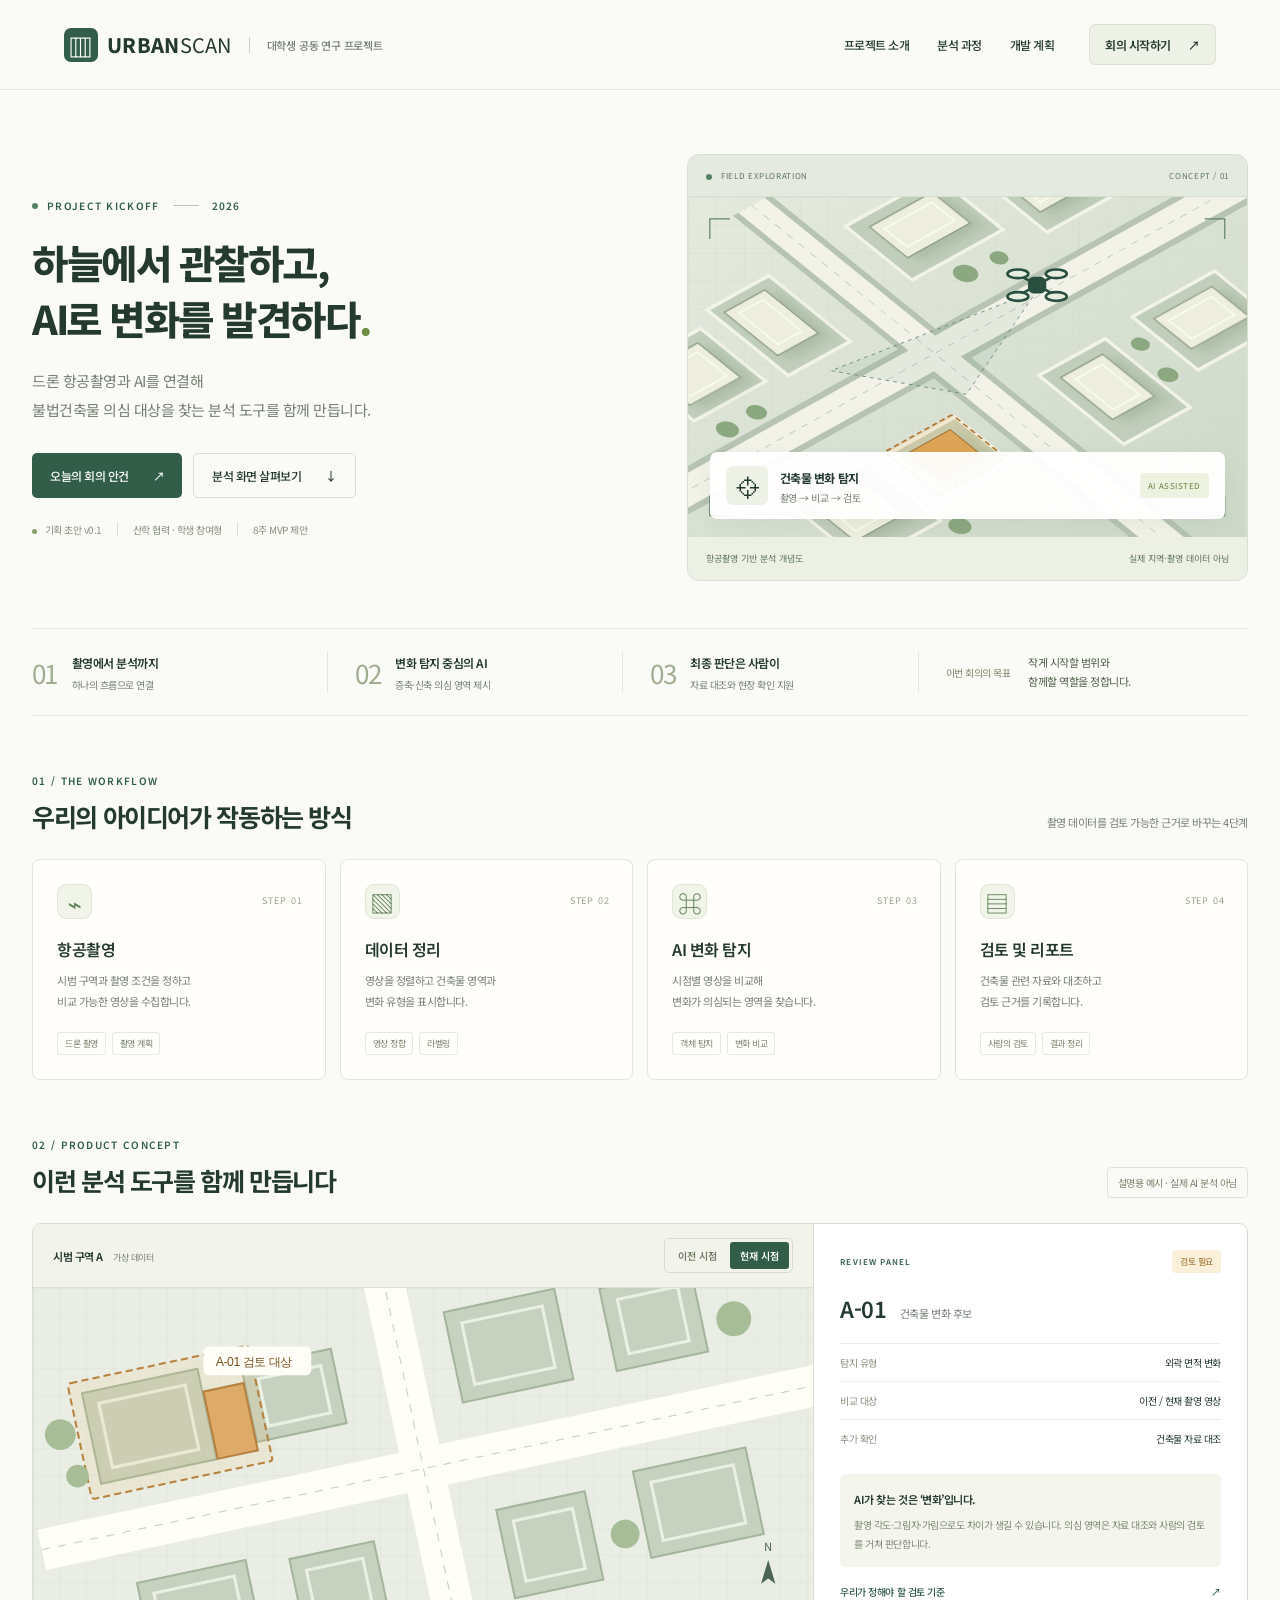
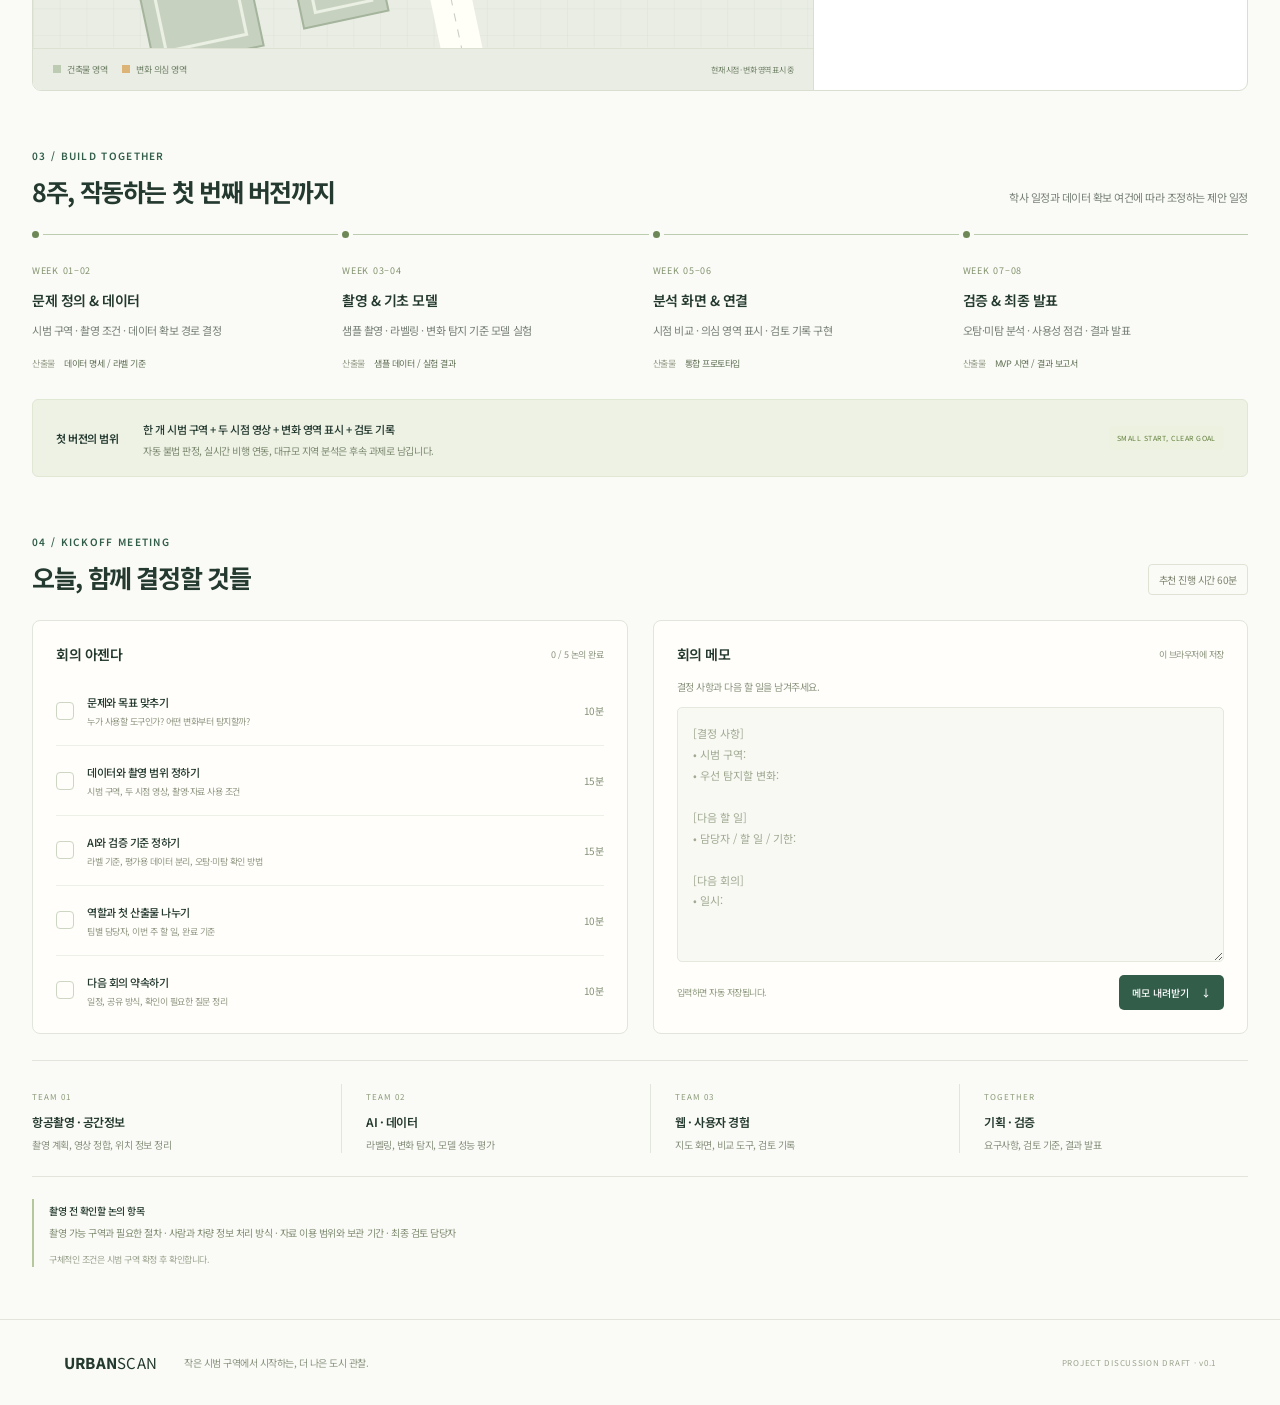
==== index.html @ 4d09cbab "V1.0" ====
<!doctype html>
<html lang="ko">
<head>
  <meta charset="UTF-8"><meta name="viewport" content="width=device-width, initial-scale=1">
  <meta name="description" content="대학생 공동 연구 프로젝트: 드론 항공촬영과 AI를 활용한 건축물 변화 탐지. 프로젝트 킥오프 회의 자료 및 논의 공간.">
  <title>URBAN SCAN — 항공촬영 × AI 건축물 분석</title>
  <link rel="icon" href="data:image/svg+xml,%3Csvg xmlns='http://www.w3.org/2000/svg' viewBox='0 0 40 40'%3E%3Crect width='40' height='40' rx='10' fill='%232c594b'/%3E%3Cpath d='M10 26V14h7v12m6 0V10h7v16M7 30h26' fill='none' stroke='%23fff' stroke-width='2'/%3E%3C/svg%3E">
  <link rel="stylesheet" href="styles.css"><script src="app.js" defer></script>
</head>
<body>
  <header class="header"><a class="brand" href="#"><span class="brand-icon" aria-hidden="true">▥</span>URBAN<span class="brand-light">SCAN</span><span class="brand-divider"></span><span class="brand-caption">대학생 공동 연구 프로젝트</span></a><nav aria-label="주요 메뉴"><a href="#overview">프로젝트 소개</a><a href="#workflow">분석 과정</a><a href="#roadmap">개발 계획</a></nav><a class="header-cta" href="#meeting">회의 시작하기 <span>↗</span></a></header>
  <main>
    <section class="hero" id="overview">
      <div class="hero-copy"><div class="eyebrow"><span class="live-dot"></span> PROJECT KICKOFF <span class="eyebrow-line"></span> 2026</div><h1>하늘에서 관찰하고,<br>AI로 변화를 발견하다<span class="green">.</span></h1><p class="intro">드론 항공촬영과 AI를 연결해<br>불법건축물 의심 대상을 찾는 분석 도구를 함께 만듭니다.</p><div class="hero-buttons"><a class="button primary" href="#meeting">오늘의 회의 안건 <span>↗</span></a><a class="button secondary" href="#demo">분석 화면 살펴보기 <span>↓</span></a></div><div class="hero-meta"><span><i class="tiny-dot"></i> 기획 초안 v0.1</span><span>산학 협력 · 학생 참여형</span><span>8주 MVP 제안</span></div></div>
      <div class="hero-visual"><div class="visual-top"><span><span class="live-dot"></span> FIELD EXPLORATION</span><span>CONCEPT / 01</span></div><svg class="city" viewBox="0 0 640 390" role="img" aria-label="드론이 도시 건축물의 변화를 탐지하는 개념도. 실제 촬영 지도가 아닙니다."><defs><pattern id="grid" width="32" height="32" patternUnits="userSpaceOnUse"><path d="M32 0H0V32" fill="none" stroke="#cad4c8" stroke-width=".6"/></pattern><linearGradient id="bg" x2="1" y2="1"><stop stop-color="#e5eade"/><stop offset="1" stop-color="#cdd9c8"/></linearGradient><filter id="shadow"><feDropShadow dx="7" dy="10" stdDeviation="6" flood-color="#344d38" flood-opacity=".15"/></filter></defs><rect width="640" height="390" fill="url(#bg)"/><rect width="640" height="390" fill="url(#grid)"/><g transform="translate(308 188) rotate(-29) skewX(22) translate(-280 -170)"><path d="M-80 150H690M270 -100V490" stroke="#b7c4b3" stroke-width="49"/><path d="M-80 150H690M270 -100V490" stroke="#f2f2e8" stroke-width="35"/><path d="M-80 150H690M270 -100V490" stroke="#c1cabc" stroke-dasharray="8 8" fill="none"/><g fill="#c2cebc" stroke="#f2f3e9" stroke-width="4"><rect x="18" y="-5" width="94" height="89"/><rect x="135" y="-20" width="81" height="111"/><rect x="323" y="-27" width="119" height="91"/><rect x="474" y="-12" width="88" height="103"/><rect x="13" y="220" width="101" height="101"/><rect x="142" y="225" width="83" height="71"/><rect x="330" y="230" width="87" height="116"/><rect x="459" y="223" width="108" height="90"/></g><g fill="#eeeede" stroke="#899b82" stroke-width="1.5" filter="url(#shadow)"><path d="M30 8h66v58H30zM146 -8h53v73h-53zM341 -13h82v52h-82zM488 4h56v63h-56zM28 235h64v59H28zM152 236h55v43h-55zM345 244h55v71h-55zM474 237h76v51h-76z"/></g><g fill="none" stroke="#fafbef" stroke-width="2"><path d="M39 17h48v40H39zM157 1h31v53h-31zM351 -3h62v31h-62zM498 14h36v43h-36zM38 245h44v39H38zM355 254h35v51h-35zM484 247h56v31h-56z"/></g><path d="M153 235h56v45h-56z" fill="#d99e53" stroke="#95602a"/><rect x="137" y="221" width="88" height="74" rx="2" fill="#e8b863" fill-opacity=".2" stroke="#b37530" stroke-width="2" stroke-dasharray="6 4"/><g fill="#8ca880"><circle cx="36" cy="111" r="11"/><circle cx="75" cy="110" r="10"/><circle cx="371" cy="87" r="12"/><circle cx="412" cy="90" r="9"/><circle cx="439" cy="255" r="9"/><circle cx="431" cy="301" r="10"/><circle cx="124" cy="337" r="11"/></g></g><path d="M400 107L319 226L164 199Z" fill="#457b63" fill-opacity=".08" stroke="#638776" stroke-dasharray="4 5"/><g transform="translate(400 101)" stroke="#294f40" fill="#e7eee0" stroke-width="3"><path d="M-18-10L18 10M-18 10L18-10"/><ellipse cx="-22" cy="-13" rx="12" ry="5"/><ellipse cx="22" cy="-13" rx="12" ry="5"/><ellipse cx="-22" cy="13" rx="12" ry="5"/><ellipse cx="22" cy="13" rx="12" ry="5"/><rect x="-9" y="-8" width="18" height="16" rx="5" fill="#294f40"/></g><path d="M25 48V25h23M592 25h23v23M615 342v23h-23M48 365H25v-23" fill="none" stroke="#63816e" stroke-width="1.4"/></svg><div class="visual-callout"><span class="target-icon">⌖</span><div><strong>건축물 변화 탐지</strong><small>촬영 → 비교 → 검토</small></div><span class="pill">AI ASSISTED</span></div><div class="visual-bottom"><span>항공촬영 기반 분석 개념도</span><span>실제 지역·촬영 데이터 아님</span></div></div>
    </section>
    <div class="principles"><div><span class="number">01</span><p><strong>촬영에서 분석까지</strong><small>하나의 흐름으로 연결</small></p></div><div><span class="number">02</span><p><strong>변화 탐지 중심의 AI</strong><small>증축·신축 의심 영역 제시</small></p></div><div><span class="number">03</span><p><strong>최종 판단은 사람이</strong><small>자료 대조와 현장 확인 지원</small></p></div><div class="principle-note">이번 회의의 목표<span>작게 시작할 범위와<br>함께할 역할을 정합니다.</span></div></div>
    <section class="section" id="workflow"><div class="section-heading"><div><div class="eyebrow">01 / THE WORKFLOW</div><h2>우리의 아이디어가 작동하는 방식</h2></div><p>촬영 데이터를 검토 가능한 근거로 바꾸는 4단계</p></div><div class="workflow"><article><span class="step-icon">⌁</span><span class="step-no">STEP 01</span><h3>항공촬영</h3><p>시범 구역과 촬영 조건을 정하고<br>비교 가능한 영상을 수집합니다.</p><div class="tags"><span>드론 촬영</span><span>촬영 계획</span></div></article><article><span class="step-icon">▧</span><span class="step-no">STEP 02</span><h3>데이터 정리</h3><p>영상을 정렬하고 건축물 영역과<br>변화 유형을 표시합니다.</p><div class="tags"><span>영상 정합</span><span>라벨링</span></div></article><article><span class="step-icon">⌘</span><span class="step-no">STEP 03</span><h3>AI 변화 탐지</h3><p>시점별 영상을 비교해<br>변화가 의심되는 영역을 찾습니다.</p><div class="tags"><span>객체 탐지</span><span>변화 비교</span></div></article><article><span class="step-icon">▤</span><span class="step-no">STEP 04</span><h3>검토 및 리포트</h3><p>건축물 관련 자료와 대조하고<br>검토 근거를 기록합니다.</p><div class="tags"><span>사람의 검토</span><span>결과 정리</span></div></article></div></section>
    <section class="section demo-section" id="demo"><div class="section-heading"><div><div class="eyebrow">02 / PRODUCT CONCEPT</div><h2>이런 분석 도구를 함께 만듭니다</h2></div><span class="outline-badge">설명용 예시 · 실제 AI 분석 아님</span></div><div class="demo"><div class="demo-map"><div class="map-toolbar"><span>시범 구역 A <small>가상 데이터</small></span><div class="segmented" aria-label="시점 선택"><button data-period="before" aria-pressed="false">이전 시점</button><button class="active" data-period="after" aria-pressed="true">현재 시점</button></div></div><svg id="analysis-map" viewBox="0 0 760 350" role="img" aria-label="가상 시범 구역의 건축물 배치와 변화 영역"><defs><pattern id="map-grid" width="26" height="26" patternUnits="userSpaceOnUse"><path d="M26 0H0V26" fill="none" stroke="#dce1d7" stroke-width=".8"/></pattern></defs><rect width="760" height="350" fill="#e9ede3"/><rect width="760" height="350" fill="url(#map-grid)"/><g transform="rotate(-12 380 175)"><path d="M0 176H800M380-80V450" stroke="#fffef7" stroke-width="40"/><path d="M0 176H800M380-80V450" stroke="#c7cec2" stroke-width="1" stroke-dasharray="8 8"/><g fill="#c7d1bf" stroke="#a5b59d" stroke-width="2"><path d="M70 35h115v90H70zM227 43h89v74h-89zM431 31h110v90H431zM584 40h91v82h-91zM84 227h108v85H84zM234 235h84v69h-84zM441 230h88v88h-88zM579 221h112v86H579z"/></g><g fill="none" stroke="#eaf0e3" stroke-width="3"><path d="M84 48h86v64H84zM241 57h62v47h-62zM446 45h80v61h-80zM599 54h60v54h-60zM98 240h80v58H98zM248 249h56v42h-56zM455 244h59v60h-59zM594 235h82v58h-82z"/></g><g id="change-area"><path d="M186 58h40v67h-40z" fill="#dba868" stroke="#ae793c" stroke-width="2"/><rect x="58" y="23" width="180" height="115" rx="3" fill="#e8b765" fill-opacity=".13" stroke="#b7823d" stroke-width="2" stroke-dasharray="7 4"/></g><g fill="#a7bd97"><circle cx="41" cy="70" r="15"/><circle cx="49" cy="113" r="11"/><circle cx="559" cy="279" r="14"/><circle cx="706" cy="96" r="17"/></g></g><g transform="translate(166 57)"><rect width="105" height="28" rx="5" fill="#fffdf7"/><text x="12" y="19" fill="#795322" font-size="12" font-family="sans-serif">A-01 검토 대상</text></g><g transform="translate(709 265)" fill="#4a6653"><path d="M0 23L7 0l7 23-7-5z"/><text x="3" y="-9" font-size="11">N</text></g></svg><div class="map-legend"><span><i class="legend-square normal"></i>건축물 영역</span><span><i class="legend-square changed"></i>변화 의심 영역</span><span id="period-label">현재 시점 · 변화 영역 표시 중</span></div></div><aside class="inspection"><div class="inspection-top"><span class="eyebrow">REVIEW PANEL</span><span class="status">검토 필요</span></div><h3>A-01 <span>건축물 변화 후보</span></h3><dl><div><dt>탐지 유형</dt><dd id="detect-type">외곽 면적 변화</dd></div><div><dt>비교 대상</dt><dd>이전 / 현재 촬영 영상</dd></div><div><dt>추가 확인</dt><dd>건축물 자료 대조</dd></div></dl><div class="review-note"><strong>AI가 찾는 것은 ‘변화’입니다.</strong><p>촬영 각도·그림자·가림으로도 차이가 생길 수 있습니다. 의심 영역은 자료 대조와 사람의 검토를 거쳐 판단합니다.</p></div><a href="#meeting">우리가 정해야 할 검토 기준 <span>↗</span></a></aside></div></section>
    <section class="section" id="roadmap"><div class="section-heading"><div><div class="eyebrow">03 / BUILD TOGETHER</div><h2>8주, 작동하는 첫 번째 버전까지</h2></div><p>학사 일정과 데이터 확보 여건에 따라 조정하는 제안 일정</p></div><div class="roadmap"><article><span>WEEK 01–02</span><h3>문제 정의 & 데이터</h3><p>시범 구역 · 촬영 조건 · 데이터 확보 경로 결정</p><small>산출물 <b>데이터 명세 / 라벨 기준</b></small></article><article><span>WEEK 03–04</span><h3>촬영 & 기초 모델</h3><p>샘플 촬영 · 라벨링 · 변화 탐지 기준 모델 실험</p><small>산출물 <b>샘플 데이터 / 실험 결과</b></small></article><article><span>WEEK 05–06</span><h3>분석 화면 & 연결</h3><p>시점 비교 · 의심 영역 표시 · 검토 기록 구현</p><small>산출물 <b>통합 프로토타입</b></small></article><article><span>WEEK 07–08</span><h3>검증 & 최종 발표</h3><p>오탐·미탐 분석 · 사용성 점검 · 결과 발표</p><small>산출물 <b>MVP 시연 / 결과 보고서</b></small></article></div><div class="scope"><span class="scope-label">첫 버전의 범위</span><p><strong>한 개 시범 구역 + 두 시점 영상 + 변화 영역 표시 + 검토 기록</strong><span>자동 불법 판정, 실시간 비행 연동, 대규모 지역 분석은 후속 과제로 남깁니다.</span></p><span class="pill">SMALL START, CLEAR GOAL</span></div></section>
    <section class="section meeting-section" id="meeting"><div class="section-heading"><div><div class="eyebrow">04 / KICKOFF MEETING</div><h2>오늘, 함께 결정할 것들</h2></div><span class="outline-badge">추천 진행 시간 60분</span></div><div class="meeting-grid"><div class="agenda"><div class="agenda-head"><h3>회의 아젠다</h3><span id="agenda-progress" aria-live="polite">0 / 5 논의 완료</span></div><label class="agenda-item"><input type="checkbox"><span class="checkmark"></span><span><strong>문제와 목표 맞추기</strong><small>누가 사용할 도구인가? 어떤 변화부터 탐지할까?</small></span><em>10분</em></label><label class="agenda-item"><input type="checkbox"><span class="checkmark"></span><span><strong>데이터와 촬영 범위 정하기</strong><small>시범 구역, 두 시점 영상, 촬영·자료 사용 조건</small></span><em>15분</em></label><label class="agenda-item"><input type="checkbox"><span class="checkmark"></span><span><strong>AI와 검증 기준 정하기</strong><small>라벨 기준, 평가용 데이터 분리, 오탐·미탐 확인 방법</small></span><em>15분</em></label><label class="agenda-item"><input type="checkbox"><span class="checkmark"></span><span><strong>역할과 첫 산출물 나누기</strong><small>팀별 담당자, 이번 주 할 일, 완료 기준</small></span><em>10분</em></label><label class="agenda-item"><input type="checkbox"><span class="checkmark"></span><span><strong>다음 회의 약속하기</strong><small>일정, 공유 방식, 확인이 필요한 질문 정리</small></span><em>10분</em></label></div><div class="notes"><div class="agenda-head"><h3>회의 메모</h3><span>이 브라우저에 저장</span></div><label for="meeting-notes">결정 사항과 다음 할 일을 남겨주세요.</label><textarea id="meeting-notes" placeholder="[결정 사항]&#10;• 시범 구역:&#10;• 우선 탐지할 변화:&#10;&#10;[다음 할 일]&#10;• 담당자 / 할 일 / 기한:&#10;&#10;[다음 회의]&#10;• 일시:"></textarea><div class="notes-footer"><span id="save-status" role="status">입력하면 자동 저장됩니다.</span><button class="button primary" id="download-notes">메모 내려받기 <span>↓</span></button></div></div></div><div class="roles"><div><span>TEAM 01</span><h3>항공촬영 · 공간정보</h3><p>촬영 계획, 영상 정합, 위치 정보 정리</p></div><div><span>TEAM 02</span><h3>AI · 데이터</h3><p>라벨링, 변화 탐지, 모델 성능 평가</p></div><div><span>TEAM 03</span><h3>웹 · 사용자 경험</h3><p>지도 화면, 비교 도구, 검토 기록</p></div><div><span>TOGETHER</span><h3>기획 · 검증</h3><p>요구사항, 검토 기준, 결과 발표</p></div></div><div class="check-before"><strong>촬영 전 확인할 논의 항목</strong><p>촬영 가능 구역과 필요한 절차 · 사람과 차량 정보 처리 방식 · 자료 이용 범위와 보관 기간 · 최종 검토 담당자</p><span>구체적인 조건은 시범 구역 확정 후 확인합니다.</span></div></section>
  </main><footer><a class="brand" href="#">URBAN<span class="brand-light">SCAN</span></a><p>작은 시범 구역에서 시작하는, 더 나은 도시 관찰.</p><span>PROJECT DISCUSSION DRAFT · v0.1</span></footer>
</body>
</html>
---- styles.css ----
@import url('https://fonts.googleapis.com/css2?family=Noto+Sans+KR:wght@400;500;600;700;800;900&display=swap');
:root{--ink:#24392f;--green:#315d49;--muted:#778077;--line:#e1e5db;--paper:#fafbf6;--white:#fff;--accent:#e3edc9}*{box-sizing:border-box}html{scroll-behavior:smooth;scroll-padding-top:95px}body{margin:0;color:var(--ink);background:var(--paper);font-family:'Noto Sans KR',system-ui,sans-serif;font-size:14px;letter-spacing:-.035em}a{color:inherit;text-decoration:none}button,textarea{font:inherit}button,a,input,textarea{-webkit-tap-highlight-color:transparent}button,a{touch-action:manipulation}button{cursor:pointer}a:focus-visible,button:focus-visible,textarea:focus-visible{outline:3px solid #b28a39;outline-offset:5px}.header{height:90px;max-width:1440px;padding:0 5%;margin:auto;display:flex;align-items:center;gap:35px;border-bottom:1px solid var(--line)}.brand{display:flex;align-items:center;font-size:20px;letter-spacing:.015em;font-weight:800;white-space:nowrap}.brand-icon{display:grid;place-items:center;width:34px;height:34px;margin-right:9px;background:var(--green);color:white;border-radius:7px;font-size:25px}.brand-light{font-weight:400}.brand-divider{height:16px;width:1px;background:#cdd3c8;margin:0 17px}.brand-caption{font-size:11px;letter-spacing:-.02em;font-weight:500;color:var(--muted)}nav{display:flex;gap:28px;margin-left:auto;font-size:12px;font-weight:500}nav a:hover{color:#729146}.header-cta{background:#eef1e6;padding:11px 15px;border:1px solid #dce1d1;border-radius:6px;font-size:12px;font-weight:600}.header-cta span{margin-left:15px}main{max-width:1288px;padding:0 32px;margin:auto}.hero{display:grid;grid-template-columns:1.08fr 1fr;gap:50px;padding:64px 0 47px;align-items:center}.eyebrow{font-size:10px;letter-spacing:.13em;font-weight:600;color:var(--green);display:flex;align-items:center;gap:9px}.live-dot{display:inline-block;vertical-align:middle;height:6px;width:6px;background:#588266;border-radius:50%;flex-shrink:0}.eyebrow-line{width:26px;height:1px;background:#bac4b2;margin:0 4px}h1{font-size:clamp(29px,3.1vw,45px);line-height:1.42;font-weight:800;letter-spacing:-.062em;margin:21px 0 19px;white-space:nowrap}.green{color:#6c8d43}.intro{font-size:15px;line-height:1.95;color:#778075;margin:0}.hero-buttons{display:flex;gap:11px;margin-top:29px}.button{border:0;border-radius:5px;display:inline-flex;align-items:center;justify-content:center;gap:24px;padding:13px 18px;font-size:12px;font-weight:500;transition:background .2s,transform .2s}.button:hover{transform:translateY(-2px)}.primary{background:var(--green);color:#fff}.primary:hover{background:#234936}.secondary{border:1px solid #d9dfcf;background:transparent}.hero-meta{display:flex;gap:15px;font-size:10px;color:#889080;margin-top:24px}.hero-meta>span+span{border-left:1px solid #d9dfd0;padding-left:15px}.tiny-dot{width:5px;height:5px;background:#87a069;display:inline-block;border-radius:50%;margin-right:5px}.hero-visual{border:1px solid #d8dfd1;border-radius:12px;overflow:hidden;background:#e4eadf;position:relative}.visual-top,.visual-bottom{padding:15px 18px;display:flex;justify-content:space-between;align-items:center;font-size:8px;letter-spacing:.08em;color:#5d7560}.visual-top{border-bottom:1px solid #d6dece}.visual-top .live-dot{margin-right:6px}.visual-bottom{font-size:9px;letter-spacing:0;background:#edf0e5}.city{display:block;width:100%;height:auto}.visual-callout{position:absolute;left:22px;bottom:61px;right:22px;padding:13px 15px;border:1px solid #fff8;background:#fffffff0;box-shadow:0 6px 20px #344d3810;border-radius:7px;display:flex;align-items:center;gap:12px}.visual-callout strong{font-size:12px}.visual-callout small{display:block;font-size:10px;color:var(--muted);margin-top:3px}.target-icon{background:#edf1e6;border-radius:7px;padding:2px 9px;font-size:24px}.pill{font-size:8px;letter-spacing:.07em;background:#edf1df;color:#63813e;padding:7px 8px;border-radius:4px;margin-left:auto;white-space:nowrap}.principles{display:grid;grid-template-columns:repeat(3,1fr) 1.2fr;border-top:1px solid var(--line);border-bottom:1px solid var(--line);padding:23px 0;gap:20px}.principles>div{display:flex;align-items:center;gap:15px}.principles>div+div{border-left:1px solid var(--line);padding-left:27px}.number{font-size:26px;font-weight:400;color:#a0ad90;letter-spacing:-.06em}.principles p{margin:0}.principles strong{font-size:12px;font-weight:600}.principles small{display:block;font-size:10px;color:var(--muted);margin-top:5px}.principles .principle-note{font-size:10px;color:#7d896d;gap:18px}.principle-note span{font-size:11px;line-height:1.75;color:#52614c}.section{padding:57px 0 0}.section-heading{display:flex;justify-content:space-between;align-items:flex-end;gap:20px;margin-bottom:25px}.section-heading h2{font-size:25px;letter-spacing:-.055em;font-weight:700;margin:10px 0 0}.section-heading>p{font-size:11px;color:var(--muted);margin:0 0 4px}.workflow{display:grid;grid-template-columns:repeat(4,1fr);gap:14px}.workflow article{position:relative;padding:24px;border:1px solid var(--line);border-radius:8px;background:#fffefa}.step-icon{display:inline-grid;place-items:center;border:1px solid #e0e6d8;background:#f0f4e9;border-radius:9px;width:35px;height:35px;font-size:24px;color:#638259}.step-no{position:absolute;right:22px;top:34px;font-size:9px;letter-spacing:.1em;color:#98a18f}h3{font-size:16px;margin:18px 0 9px;font-weight:600}.workflow p{font-size:11px;line-height:1.9;color:var(--muted);margin:0}.tags{display:flex;gap:6px;margin-top:20px}.tags span{font-size:9px;border:1px solid #e5e9df;border-radius:3px;padding:4px 7px;color:#7a8570}.outline-badge{font-size:10px;color:#7d846f;padding:7px 10px;border:1px solid #dee3d6;border-radius:4px;white-space:nowrap}.demo{display:grid;grid-template-columns:1.8fr 1fr;border:1px solid #d9dfd0;border-radius:9px;overflow:hidden;background:white}.demo-map{min-width:0;background:#e9ede3}.map-toolbar{display:flex;align-items:center;justify-content:space-between;background:#f2f4eb;border-bottom:1px solid #dbe1d2;padding:14px 20px;font-size:11px;font-weight:600;gap:10px}.map-toolbar small{font-weight:400;font-size:9px;color:var(--muted);margin-left:8px}.segmented{display:flex;gap:3px;border:1px solid #d5ddcc;padding:3px;border-radius:5px}.segmented button{background:none;border:0;border-radius:3px;font-size:10px;color:#717c67;padding:6px 10px}.segmented button.active{background:var(--green);color:white}#analysis-map{width:100%;display:block;min-height:220px}.map-legend{display:flex;align-items:center;padding:14px 20px;gap:15px;font-size:9px;border-top:1px solid #dce2d2;color:#718168}.legend-square{display:inline-block;width:8px;height:8px;margin-right:6px}.normal{background:#bdcbb3}.changed{background:#ddb477}.map-legend>span:last-child{margin-left:auto;font-size:8px}.inspection{padding:26px;border-left:1px solid #d9dfd0}.inspection-top{display:flex;justify-content:space-between;align-items:center}.inspection-top .eyebrow{font-size:8px}.status{font-size:9px;color:#9b702f;background:#faf0d9;padding:5px 8px;border-radius:4px}.inspection h3{font-size:22px;margin:19px 0}.inspection h3 span{font-size:11px;font-weight:400;color:var(--muted);margin-left:8px}dl{margin:0}dl>div{display:flex;justify-content:space-between;border-top:1px solid #eef0e8;padding:11px 0;font-size:10px}dt{color:#88907f}dd{margin:0}.review-note{margin:17px 0;background:#f4f6ee;padding:14px;border-radius:5px}.review-note strong{font-size:11px;font-weight:600}.review-note p{font-size:10px;line-height:1.9;color:#7d8873;margin:7px 0 0}.inspection>a{display:flex;justify-content:space-between;font-size:10px;color:var(--green);font-weight:500}.roadmap{display:grid;grid-template-columns:repeat(4,1fr);border-top:1px solid #bcccae;padding-top:23px;gap:25px}.roadmap article{position:relative}.roadmap article:before{content:'';width:7px;height:7px;background:#6d8856;border:4px solid var(--paper);box-sizing:content-box;border-radius:50%;position:absolute;top:-31px;left:-4px}.roadmap article>span{font-size:9px;color:#81916d;letter-spacing:.08em}.roadmap h3{font-size:14px;margin:12px 0 8px}.roadmap p{font-size:11px;color:var(--muted);line-height:1.8;max-width:220px}.roadmap small{font-size:9px;color:#99a18e}.roadmap b{font-weight:400;color:#627157;margin-left:7px}.scope{margin-top:28px;display:flex;gap:25px;align-items:center;background:#eef2e5;border:1px solid #e0e7d3;border-radius:6px;padding:18px 23px}.scope-label{font-size:11px;font-weight:600;white-space:nowrap}.scope p{margin:0}.scope p strong{font-weight:500;font-size:11px}.scope p span{display:block;font-size:10px;color:#7c896f;margin-top:5px}.scope .pill{font-size:7px}.meeting-section{padding-bottom:52px}.meeting-grid{display:grid;grid-template-columns:1fr 1fr;gap:25px}.agenda,.notes{background:#fffefa;border:1px solid var(--line);border-radius:8px;padding:23px}.agenda-head{display:flex;align-items:center;justify-content:space-between;margin-bottom:12px}.agenda-head h3{margin:0;font-size:14px}.agenda-head>span{font-size:9px;color:#8a947e}.agenda-item{display:flex;align-items:center;gap:13px;padding:15px 0;border-bottom:1px solid #edf0e6;cursor:pointer;position:relative}.agenda-item:last-child{border:0;padding-bottom:0}.agenda-item input{position:absolute;left:0;opacity:0;width:20px;height:20px}.checkmark{width:18px;height:18px;border:1px solid #cdd6c2;border-radius:4px;flex-shrink:0;display:grid;place-items:center}.agenda-item input:checked+.checkmark{background:var(--green);border-color:var(--green)}.agenda-item input:checked+.checkmark:after{content:'✓';color:white;font-size:12px}.agenda-item input:focus-visible+.checkmark{outline:3px solid #b28a39;outline-offset:3px}.agenda-item input:checked~span strong{color:#819474}.agenda-item strong{font-size:11px;font-weight:500}.agenda-item small{display:block;font-size:9px;color:#909783;line-height:1.65;margin-top:4px}.agenda-item em{margin-left:auto;font-size:10px;font-style:normal;color:#859279;white-space:nowrap}.notes{display:flex;flex-direction:column}.notes>label{font-size:10px;color:#8b9580;margin:3px 0 13px}textarea{resize:vertical;width:100%;min-height:224px;flex:1;border:1px solid #e4e8dd;border-radius:5px;background:#f8f9f3;padding:15px;font-size:11px;line-height:1.9;color:var(--ink)}textarea::placeholder{color:#a0aa93}.notes-footer{display:flex;align-items:center;justify-content:space-between;gap:10px;margin-top:13px}.notes-footer>span{font-size:9px;color:#8c987d}.notes-footer .button{font-size:10px;padding:10px 13px;gap:12px}.roles{display:grid;grid-template-columns:repeat(4,1fr);gap:20px;margin-top:26px;padding:23px 0;border-top:1px solid var(--line);border-bottom:1px solid var(--line)}.roles>div+div{border-left:1px solid var(--line);padding-left:24px}.roles span{font-size:8px;letter-spacing:.12em;color:#8b9a79}.roles h3{font-size:12px;margin:9px 0 6px}.roles p{font-size:10px;color:#89917f;margin:0;line-height:1.7}.check-before{margin-top:22px;border-left:2px solid #b6c69d;padding-left:15px}.check-before strong{font-size:10px;font-weight:500}.check-before p{font-size:10px;color:#818d74;line-height:1.8;margin:5px 0}.check-before>span{font-size:9px;color:#9ba38f}footer{max-width:1440px;border-top:1px solid var(--line);margin:auto;padding:25px 5%;display:flex;align-items:center;gap:27px}footer .brand{font-size:15px}footer p{font-size:10px;color:#8a9480}footer>span{margin-left:auto;font-size:8px;letter-spacing:.09em;color:#9ca48f}@media(min-width:1500px){.hero{padding-top:76px;padding-bottom:60px}.section{padding-top:66px}}@media(max-width:1100px){.brand-caption,.brand-divider{display:none}.hero{gap:25px}h1{font-size:34px}.hero-meta{gap:9px;font-size:8px}.hero-meta>span+span{padding-left:9px}.principles>div+div{padding-left:15px}.principles .principle-note{gap:9px}.workflow article{padding:19px}.step-no{right:17px}.demo{grid-template-columns:1.65fr 1fr}.inspection{padding:21px}.scope .pill{display:none}}@media(max-width:800px){.header{height:73px;padding:0 24px;gap:20px}nav{gap:16px;font-size:11px}.header-cta{display:none}.hero{grid-template-columns:1fr 1fr;gap:20px;padding-top:40px}h1{font-size:28px}.intro{font-size:12px}.hero-buttons{gap:7px}.button{font-size:10px;padding:12px;gap:12px}.hero-meta{flex-wrap:wrap;gap:8px}.hero-meta>span:last-child{display:none}.visual-top{font-size:6px;padding:12px}.visual-callout{left:12px;right:12px;bottom:47px;padding:9px;gap:7px}.visual-callout .pill{display:none}.visual-callout strong{font-size:10px}.visual-callout small{font-size:8px}.visual-bottom{font-size:7px;padding:12px}.principles{grid-template-columns:repeat(3,1fr)}.principles .principle-note{display:none}.section-heading h2{font-size:22px}.section-heading>p{max-width:180px;line-height:1.7;font-size:10px}.workflow{grid-template-columns:repeat(2,1fr)}.demo{grid-template-columns:1fr}.inspection{border-left:0;border-top:1px solid var(--line)}.inspection dl{display:grid;grid-template-columns:repeat(3,1fr);gap:15px}.inspection dl>div{display:block}.inspection dd{margin-top:8px}.review-note{margin:10px 0}.roadmap{gap:15px}.roadmap h3{font-size:12px}.roadmap p{font-size:10px}.roadmap small{display:block}.roadmap b{display:block;margin:4px 0}.scope{gap:15px;padding:17px}.meeting-grid{gap:15px}.agenda,.notes{padding:17px}.roles{gap:12px}.roles>div+div{padding-left:12px}footer p{display:none}}@media(max-width:580px){main{padding:0 22px}.header{padding:0 22px;height:67px}.brand{font-size:17px}.brand-icon{width:29px;height:29px;font-size:21px}nav{gap:14px;margin-left:auto}nav a{font-size:10px}nav a:first-child{display:none}.hero{grid-template-columns:1fr;padding:36px 0 28px;gap:28px}.hero-copy .eyebrow{font-size:9px}h1{font-size:33px;margin-top:18px}.intro{font-size:13px}.hero-buttons{margin-top:24px}.button{font-size:11px;padding:13px 16px}.hero-meta{font-size:9px;margin-top:18px}.hero-meta>span:last-child{display:inline}.hero-visual{max-width:100%}.city{max-height:245px}.visual-top{font-size:8px}.visual-bottom{font-size:8px}.visual-callout{left:17px;right:17px;bottom:48px;padding:10px 13px}.visual-callout strong{font-size:12px}.visual-callout small{font-size:9px}.visual-callout .pill{display:inline}.principles{gap:12px;padding:20px 0}.principles>div{display:block}.principles>div+div{padding-left:12px}.number{font-size:20px}.principles strong{display:block;font-size:10px;margin-top:7px}.principles small{font-size:8px;line-height:1.6}.section{padding-top:39px}.section-heading{display:block;margin-bottom:20px}.section-heading h2{font-size:21px}.section-heading>p{max-width:none;font-size:10px;margin-top:10px}.section-heading .outline-badge{display:inline-block;margin-top:12px;font-size:9px}.workflow{gap:10px}.workflow article{padding:17px 14px}.step-no{right:13px;font-size:8px;top:28px}.step-icon{width:29px;height:29px;font-size:21px}.workflow h3{font-size:14px;margin-top:15px}.workflow p{font-size:10px}.tags{gap:4px;margin-top:15px}.tags span{font-size:8px;padding:4px 5px}.map-toolbar{padding:12px;font-size:10px}.map-toolbar small{display:none}.segmented button{font-size:9px;padding:5px 8px}#analysis-map{min-height:185px}.map-legend{padding:12px;gap:12px;font-size:8px}.map-legend>span:last-child{display:none}.inspection{padding:20px}.inspection dl{gap:10px}.inspection dl>div{font-size:9px}.roadmap{grid-template-columns:1fr 1fr;border-top:0;gap:26px 18px;padding-top:0}.roadmap article{border-top:1px solid #cdd7c2;padding-top:17px}.roadmap article:before{top:-8px}.roadmap h3{font-size:13px}.roadmap p{font-size:10px}.scope{align-items:flex-start;flex-direction:column;gap:7px;margin-top:23px}.scope p strong{font-size:10px;line-height:1.8}.scope p span{font-size:9px;line-height:1.8}.meeting-grid{grid-template-columns:1fr}.agenda-item strong{font-size:12px}.agenda-item small{font-size:10px}.agenda-item{padding:15px 0}.notes{min-height:345px}.roles{grid-template-columns:1fr 1fr;gap:22px}.roles>div+div{padding-left:0;border-left:0}.roles h3{font-size:12px}.roles p{font-size:9px}.check-before p{font-size:9px}.meeting-section{padding-bottom:35px}footer{padding:23px 22px;justify-content:space-between;gap:10px}footer>span{font-size:6px}footer .brand{font-size:13px}}@media(prefers-reduced-motion:reduce){html{scroll-behavior:auto}.button{transition:none}}@media print{.header{position:static}nav,.header-cta,.hero-buttons,.notes-footer,.segmented{display:none}body{background:white}.section{break-inside:avoid;padding-top:25px}.hero{padding:25px 0}.hero-visual{max-width:360px}main{padding:0}.meeting-grid{grid-template-columns:1fr 1fr}textarea{min-height:230px}.section-heading h2{font-size:20px}footer{padding:15px 0}a{color:var(--ink)}}
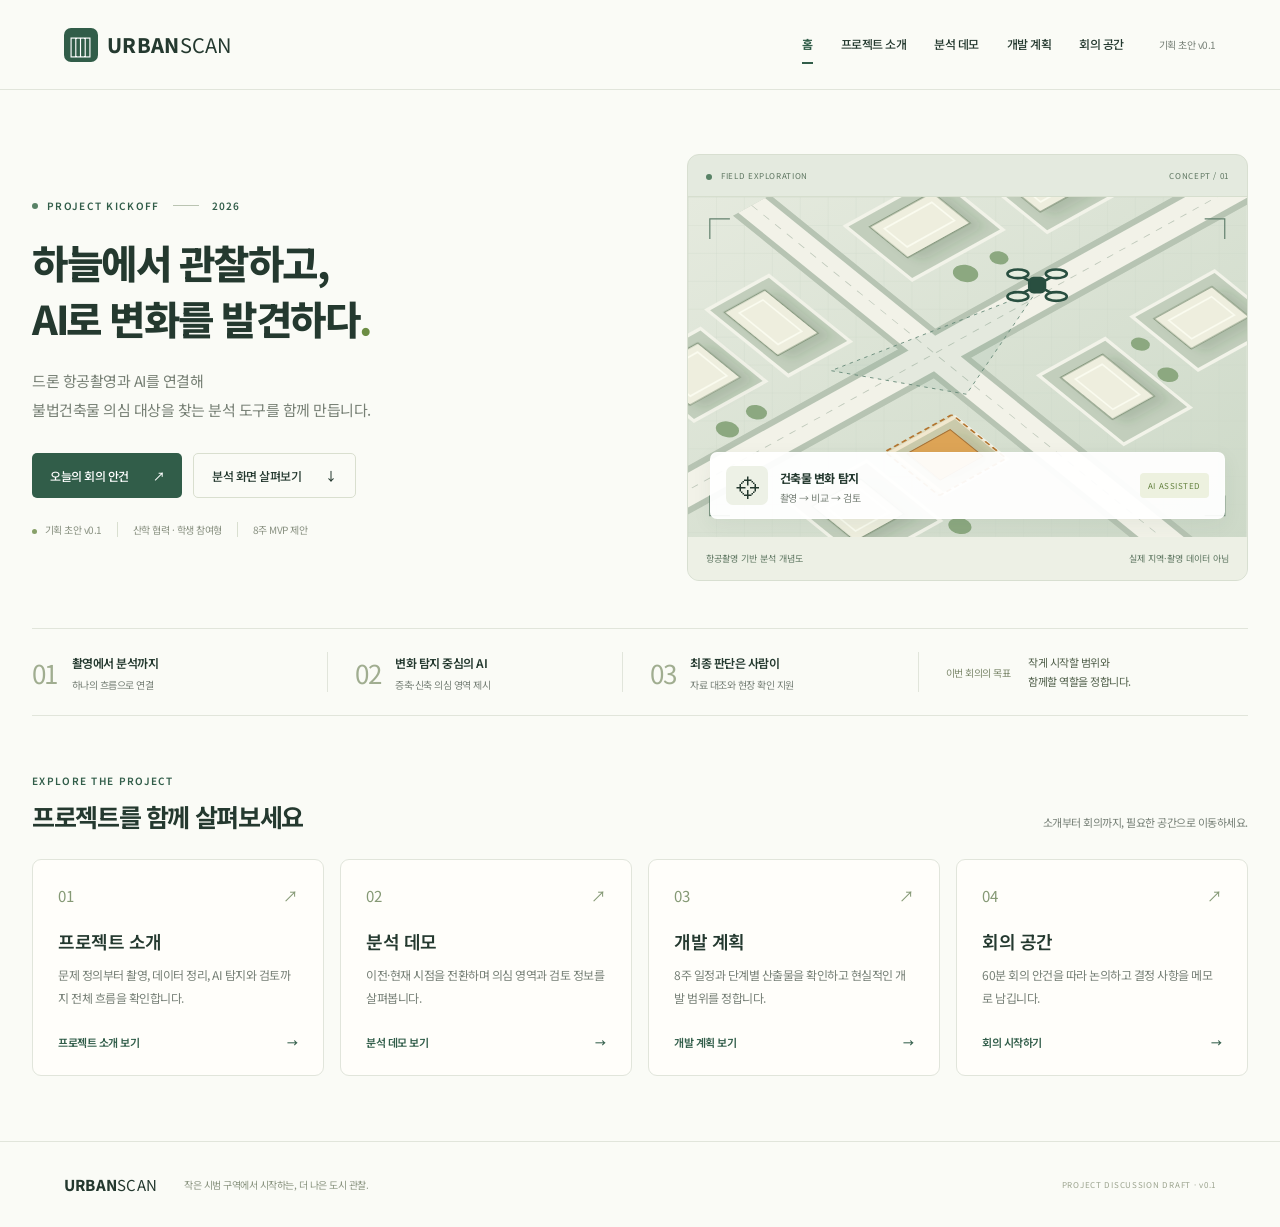
==== commit df4a0276: "V1.1" ====
--- a/index.html
+++ b/index.html
@@ -3,22 +3,13 @@
 <head>
   <meta charset="UTF-8"><meta name="viewport" content="width=device-width, initial-scale=1">
   <meta name="description" content="대학생 공동 연구 프로젝트: 드론 항공촬영과 AI를 활용한 건축물 변화 탐지. 프로젝트 킥오프 회의 자료 및 논의 공간.">
-  <title>URBAN SCAN — 항공촬영 × AI 건축물 분석</title>
+  <title>홈 | URBAN SCAN</title>
   <link rel="icon" href="data:image/svg+xml,%3Csvg xmlns='http://www.w3.org/2000/svg' viewBox='0 0 40 40'%3E%3Crect width='40' height='40' rx='10' fill='%232c594b'/%3E%3Cpath d='M10 26V14h7v12m6 0V10h7v16M7 30h26' fill='none' stroke='%23fff' stroke-width='2'/%3E%3C/svg%3E">
   <link rel="stylesheet" href="styles.css"><script src="app.js" defer></script>
 </head>
-<body>
-  <header class="header"><a class="brand" href="#"><span class="brand-icon" aria-hidden="true">▥</span>URBAN<span class="brand-light">SCAN</span><span class="brand-divider"></span><span class="brand-caption">대학생 공동 연구 프로젝트</span></a><nav aria-label="주요 메뉴"><a href="#overview">프로젝트 소개</a><a href="#workflow">분석 과정</a><a href="#roadmap">개발 계획</a></nav><a class="header-cta" href="#meeting">회의 시작하기 <span>↗</span></a></header>
-  <main>
-    <section class="hero" id="overview">
-      <div class="hero-copy"><div class="eyebrow"><span class="live-dot"></span> PROJECT KICKOFF <span class="eyebrow-line"></span> 2026</div><h1>하늘에서 관찰하고,<br>AI로 변화를 발견하다<span class="green">.</span></h1><p class="intro">드론 항공촬영과 AI를 연결해<br>불법건축물 의심 대상을 찾는 분석 도구를 함께 만듭니다.</p><div class="hero-buttons"><a class="button primary" href="#meeting">오늘의 회의 안건 <span>↗</span></a><a class="button secondary" href="#demo">분석 화면 살펴보기 <span>↓</span></a></div><div class="hero-meta"><span><i class="tiny-dot"></i> 기획 초안 v0.1</span><span>산학 협력 · 학생 참여형</span><span>8주 MVP 제안</span></div></div>
+<body><a class="skip-link" href="#main-content">본문 바로가기</a><header class="header"><a class="brand" href="index.html" aria-label="URBAN SCAN 홈"><span class="brand-icon" aria-hidden="true">▥</span>URBAN<span class="brand-light">SCAN</span></a><nav aria-label="주요 메뉴"><a href="index.html" aria-current="page">홈</a><a href="project.html">프로젝트 소개</a><a href="analysis.html">분석 데모</a><a href="roadmap.html">개발 계획</a><a href="meeting.html">회의 공간</a></nav><span class="header-draft">기획 초안 v0.1</span></header><main id="main-content">    <section class="hero" id="overview">
+      <div class="hero-copy"><div class="eyebrow"><span class="live-dot"></span> PROJECT KICKOFF <span class="eyebrow-line"></span> 2026</div><h1>하늘에서 관찰하고,<br>AI로 변화를 발견하다<span class="green">.</span></h1><p class="intro">드론 항공촬영과 AI를 연결해<br>불법건축물 의심 대상을 찾는 분석 도구를 함께 만듭니다.</p><div class="hero-buttons"><a class="button primary" href="meeting.html">오늘의 회의 안건 <span>↗</span></a><a class="button secondary" href="analysis.html">분석 화면 살펴보기 <span>↓</span></a></div><div class="hero-meta"><span><i class="tiny-dot"></i> 기획 초안 v0.1</span><span>산학 협력 · 학생 참여형</span><span>8주 MVP 제안</span></div></div>
       <div class="hero-visual"><div class="visual-top"><span><span class="live-dot"></span> FIELD EXPLORATION</span><span>CONCEPT / 01</span></div><svg class="city" viewBox="0 0 640 390" role="img" aria-label="드론이 도시 건축물의 변화를 탐지하는 개념도. 실제 촬영 지도가 아닙니다."><defs><pattern id="grid" width="32" height="32" patternUnits="userSpaceOnUse"><path d="M32 0H0V32" fill="none" stroke="#cad4c8" stroke-width=".6"/></pattern><linearGradient id="bg" x2="1" y2="1"><stop stop-color="#e5eade"/><stop offset="1" stop-color="#cdd9c8"/></linearGradient><filter id="shadow"><feDropShadow dx="7" dy="10" stdDeviation="6" flood-color="#344d38" flood-opacity=".15"/></filter></defs><rect width="640" height="390" fill="url(#bg)"/><rect width="640" height="390" fill="url(#grid)"/><g transform="translate(308 188) rotate(-29) skewX(22) translate(-280 -170)"><path d="M-80 150H690M270 -100V490" stroke="#b7c4b3" stroke-width="49"/><path d="M-80 150H690M270 -100V490" stroke="#f2f2e8" stroke-width="35"/><path d="M-80 150H690M270 -100V490" stroke="#c1cabc" stroke-dasharray="8 8" fill="none"/><g fill="#c2cebc" stroke="#f2f3e9" stroke-width="4"><rect x="18" y="-5" width="94" height="89"/><rect x="135" y="-20" width="81" height="111"/><rect x="323" y="-27" width="119" height="91"/><rect x="474" y="-12" width="88" height="103"/><rect x="13" y="220" width="101" height="101"/><rect x="142" y="225" width="83" height="71"/><rect x="330" y="230" width="87" height="116"/><rect x="459" y="223" width="108" height="90"/></g><g fill="#eeeede" stroke="#899b82" stroke-width="1.5" filter="url(#shadow)"><path d="M30 8h66v58H30zM146 -8h53v73h-53zM341 -13h82v52h-82zM488 4h56v63h-56zM28 235h64v59H28zM152 236h55v43h-55zM345 244h55v71h-55zM474 237h76v51h-76z"/></g><g fill="none" stroke="#fafbef" stroke-width="2"><path d="M39 17h48v40H39zM157 1h31v53h-31zM351 -3h62v31h-62zM498 14h36v43h-36zM38 245h44v39H38zM355 254h35v51h-35zM484 247h56v31h-56z"/></g><path d="M153 235h56v45h-56z" fill="#d99e53" stroke="#95602a"/><rect x="137" y="221" width="88" height="74" rx="2" fill="#e8b863" fill-opacity=".2" stroke="#b37530" stroke-width="2" stroke-dasharray="6 4"/><g fill="#8ca880"><circle cx="36" cy="111" r="11"/><circle cx="75" cy="110" r="10"/><circle cx="371" cy="87" r="12"/><circle cx="412" cy="90" r="9"/><circle cx="439" cy="255" r="9"/><circle cx="431" cy="301" r="10"/><circle cx="124" cy="337" r="11"/></g></g><path d="M400 107L319 226L164 199Z" fill="#457b63" fill-opacity=".08" stroke="#638776" stroke-dasharray="4 5"/><g transform="translate(400 101)" stroke="#294f40" fill="#e7eee0" stroke-width="3"><path d="M-18-10L18 10M-18 10L18-10"/><ellipse cx="-22" cy="-13" rx="12" ry="5"/><ellipse cx="22" cy="-13" rx="12" ry="5"/><ellipse cx="-22" cy="13" rx="12" ry="5"/><ellipse cx="22" cy="13" rx="12" ry="5"/><rect x="-9" y="-8" width="18" height="16" rx="5" fill="#294f40"/></g><path d="M25 48V25h23M592 25h23v23M615 342v23h-23M48 365H25v-23" fill="none" stroke="#63816e" stroke-width="1.4"/></svg><div class="visual-callout"><span class="target-icon">⌖</span><div><strong>건축물 변화 탐지</strong><small>촬영 → 비교 → 검토</small></div><span class="pill">AI ASSISTED</span></div><div class="visual-bottom"><span>항공촬영 기반 분석 개념도</span><span>실제 지역·촬영 데이터 아님</span></div></div>
     </section>
     <div class="principles"><div><span class="number">01</span><p><strong>촬영에서 분석까지</strong><small>하나의 흐름으로 연결</small></p></div><div><span class="number">02</span><p><strong>변화 탐지 중심의 AI</strong><small>증축·신축 의심 영역 제시</small></p></div><div><span class="number">03</span><p><strong>최종 판단은 사람이</strong><small>자료 대조와 현장 확인 지원</small></p></div><div class="principle-note">이번 회의의 목표<span>작게 시작할 범위와<br>함께할 역할을 정합니다.</span></div></div>
-    <section class="section" id="workflow"><div class="section-heading"><div><div class="eyebrow">01 / THE WORKFLOW</div><h2>우리의 아이디어가 작동하는 방식</h2></div><p>촬영 데이터를 검토 가능한 근거로 바꾸는 4단계</p></div><div class="workflow"><article><span class="step-icon">⌁</span><span class="step-no">STEP 01</span><h3>항공촬영</h3><p>시범 구역과 촬영 조건을 정하고<br>비교 가능한 영상을 수집합니다.</p><div class="tags"><span>드론 촬영</span><span>촬영 계획</span></div></article><article><span class="step-icon">▧</span><span class="step-no">STEP 02</span><h3>데이터 정리</h3><p>영상을 정렬하고 건축물 영역과<br>변화 유형을 표시합니다.</p><div class="tags"><span>영상 정합</span><span>라벨링</span></div></article><article><span class="step-icon">⌘</span><span class="step-no">STEP 03</span><h3>AI 변화 탐지</h3><p>시점별 영상을 비교해<br>변화가 의심되는 영역을 찾습니다.</p><div class="tags"><span>객체 탐지</span><span>변화 비교</span></div></article><article><span class="step-icon">▤</span><span class="step-no">STEP 04</span><h3>검토 및 리포트</h3><p>건축물 관련 자료와 대조하고<br>검토 근거를 기록합니다.</p><div class="tags"><span>사람의 검토</span><span>결과 정리</span></div></article></div></section>
-    <section class="section demo-section" id="demo"><div class="section-heading"><div><div class="eyebrow">02 / PRODUCT CONCEPT</div><h2>이런 분석 도구를 함께 만듭니다</h2></div><span class="outline-badge">설명용 예시 · 실제 AI 분석 아님</span></div><div class="demo"><div class="demo-map"><div class="map-toolbar"><span>시범 구역 A <small>가상 데이터</small></span><div class="segmented" aria-label="시점 선택"><button data-period="before" aria-pressed="false">이전 시점</button><button class="active" data-period="after" aria-pressed="true">현재 시점</button></div></div><svg id="analysis-map" viewBox="0 0 760 350" role="img" aria-label="가상 시범 구역의 건축물 배치와 변화 영역"><defs><pattern id="map-grid" width="26" height="26" patternUnits="userSpaceOnUse"><path d="M26 0H0V26" fill="none" stroke="#dce1d7" stroke-width=".8"/></pattern></defs><rect width="760" height="350" fill="#e9ede3"/><rect width="760" height="350" fill="url(#map-grid)"/><g transform="rotate(-12 380 175)"><path d="M0 176H800M380-80V450" stroke="#fffef7" stroke-width="40"/><path d="M0 176H800M380-80V450" stroke="#c7cec2" stroke-width="1" stroke-dasharray="8 8"/><g fill="#c7d1bf" stroke="#a5b59d" stroke-width="2"><path d="M70 35h115v90H70zM227 43h89v74h-89zM431 31h110v90H431zM584 40h91v82h-91zM84 227h108v85H84zM234 235h84v69h-84zM441 230h88v88h-88zM579 221h112v86H579z"/></g><g fill="none" stroke="#eaf0e3" stroke-width="3"><path d="M84 48h86v64H84zM241 57h62v47h-62zM446 45h80v61h-80zM599 54h60v54h-60zM98 240h80v58H98zM248 249h56v42h-56zM455 244h59v60h-59zM594 235h82v58h-82z"/></g><g id="change-area"><path d="M186 58h40v67h-40z" fill="#dba868" stroke="#ae793c" stroke-width="2"/><rect x="58" y="23" width="180" height="115" rx="3" fill="#e8b765" fill-opacity=".13" stroke="#b7823d" stroke-width="2" stroke-dasharray="7 4"/></g><g fill="#a7bd97"><circle cx="41" cy="70" r="15"/><circle cx="49" cy="113" r="11"/><circle cx="559" cy="279" r="14"/><circle cx="706" cy="96" r="17"/></g></g><g transform="translate(166 57)"><rect width="105" height="28" rx="5" fill="#fffdf7"/><text x="12" y="19" fill="#795322" font-size="12" font-family="sans-serif">A-01 검토 대상</text></g><g transform="translate(709 265)" fill="#4a6653"><path d="M0 23L7 0l7 23-7-5z"/><text x="3" y="-9" font-size="11">N</text></g></svg><div class="map-legend"><span><i class="legend-square normal"></i>건축물 영역</span><span><i class="legend-square changed"></i>변화 의심 영역</span><span id="period-label">현재 시점 · 변화 영역 표시 중</span></div></div><aside class="inspection"><div class="inspection-top"><span class="eyebrow">REVIEW PANEL</span><span class="status">검토 필요</span></div><h3>A-01 <span>건축물 변화 후보</span></h3><dl><div><dt>탐지 유형</dt><dd id="detect-type">외곽 면적 변화</dd></div><div><dt>비교 대상</dt><dd>이전 / 현재 촬영 영상</dd></div><div><dt>추가 확인</dt><dd>건축물 자료 대조</dd></div></dl><div class="review-note"><strong>AI가 찾는 것은 ‘변화’입니다.</strong><p>촬영 각도·그림자·가림으로도 차이가 생길 수 있습니다. 의심 영역은 자료 대조와 사람의 검토를 거쳐 판단합니다.</p></div><a href="#meeting">우리가 정해야 할 검토 기준 <span>↗</span></a></aside></div></section>
-    <section class="section" id="roadmap"><div class="section-heading"><div><div class="eyebrow">03 / BUILD TOGETHER</div><h2>8주, 작동하는 첫 번째 버전까지</h2></div><p>학사 일정과 데이터 확보 여건에 따라 조정하는 제안 일정</p></div><div class="roadmap"><article><span>WEEK 01–02</span><h3>문제 정의 & 데이터</h3><p>시범 구역 · 촬영 조건 · 데이터 확보 경로 결정</p><small>산출물 <b>데이터 명세 / 라벨 기준</b></small></article><article><span>WEEK 03–04</span><h3>촬영 & 기초 모델</h3><p>샘플 촬영 · 라벨링 · 변화 탐지 기준 모델 실험</p><small>산출물 <b>샘플 데이터 / 실험 결과</b></small></article><article><span>WEEK 05–06</span><h3>분석 화면 & 연결</h3><p>시점 비교 · 의심 영역 표시 · 검토 기록 구현</p><small>산출물 <b>통합 프로토타입</b></small></article><article><span>WEEK 07–08</span><h3>검증 & 최종 발표</h3><p>오탐·미탐 분석 · 사용성 점검 · 결과 발표</p><small>산출물 <b>MVP 시연 / 결과 보고서</b></small></article></div><div class="scope"><span class="scope-label">첫 버전의 범위</span><p><strong>한 개 시범 구역 + 두 시점 영상 + 변화 영역 표시 + 검토 기록</strong><span>자동 불법 판정, 실시간 비행 연동, 대규모 지역 분석은 후속 과제로 남깁니다.</span></p><span class="pill">SMALL START, CLEAR GOAL</span></div></section>
-    <section class="section meeting-section" id="meeting"><div class="section-heading"><div><div class="eyebrow">04 / KICKOFF MEETING</div><h2>오늘, 함께 결정할 것들</h2></div><span class="outline-badge">추천 진행 시간 60분</span></div><div class="meeting-grid"><div class="agenda"><div class="agenda-head"><h3>회의 아젠다</h3><span id="agenda-progress" aria-live="polite">0 / 5 논의 완료</span></div><label class="agenda-item"><input type="checkbox"><span class="checkmark"></span><span><strong>문제와 목표 맞추기</strong><small>누가 사용할 도구인가? 어떤 변화부터 탐지할까?</small></span><em>10분</em></label><label class="agenda-item"><input type="checkbox"><span class="checkmark"></span><span><strong>데이터와 촬영 범위 정하기</strong><small>시범 구역, 두 시점 영상, 촬영·자료 사용 조건</small></span><em>15분</em></label><label class="agenda-item"><input type="checkbox"><span class="checkmark"></span><span><strong>AI와 검증 기준 정하기</strong><small>라벨 기준, 평가용 데이터 분리, 오탐·미탐 확인 방법</small></span><em>15분</em></label><label class="agenda-item"><input type="checkbox"><span class="checkmark"></span><span><strong>역할과 첫 산출물 나누기</strong><small>팀별 담당자, 이번 주 할 일, 완료 기준</small></span><em>10분</em></label><label class="agenda-item"><input type="checkbox"><span class="checkmark"></span><span><strong>다음 회의 약속하기</strong><small>일정, 공유 방식, 확인이 필요한 질문 정리</small></span><em>10분</em></label></div><div class="notes"><div class="agenda-head"><h3>회의 메모</h3><span>이 브라우저에 저장</span></div><label for="meeting-notes">결정 사항과 다음 할 일을 남겨주세요.</label><textarea id="meeting-notes" placeholder="[결정 사항]&#10;• 시범 구역:&#10;• 우선 탐지할 변화:&#10;&#10;[다음 할 일]&#10;• 담당자 / 할 일 / 기한:&#10;&#10;[다음 회의]&#10;• 일시:"></textarea><div class="notes-footer"><span id="save-status" role="status">입력하면 자동 저장됩니다.</span><button class="button primary" id="download-notes">메모 내려받기 <span>↓</span></button></div></div></div><div class="roles"><div><span>TEAM 01</span><h3>항공촬영 · 공간정보</h3><p>촬영 계획, 영상 정합, 위치 정보 정리</p></div><div><span>TEAM 02</span><h3>AI · 데이터</h3><p>라벨링, 변화 탐지, 모델 성능 평가</p></div><div><span>TEAM 03</span><h3>웹 · 사용자 경험</h3><p>지도 화면, 비교 도구, 검토 기록</p></div><div><span>TOGETHER</span><h3>기획 · 검증</h3><p>요구사항, 검토 기준, 결과 발표</p></div></div><div class="check-before"><strong>촬영 전 확인할 논의 항목</strong><p>촬영 가능 구역과 필요한 절차 · 사람과 차량 정보 처리 방식 · 자료 이용 범위와 보관 기간 · 최종 검토 담당자</p><span>구체적인 조건은 시범 구역 확정 후 확인합니다.</span></div></section>
-  </main><footer><a class="brand" href="#">URBAN<span class="brand-light">SCAN</span></a><p>작은 시범 구역에서 시작하는, 더 나은 도시 관찰.</p><span>PROJECT DISCUSSION DRAFT · v0.1</span></footer>
-</body>
-</html>
+<section class="section portal-section"><div class="section-heading"><div><div class="eyebrow">EXPLORE THE PROJECT</div><h2>프로젝트를 함께 살펴보세요</h2></div><p>소개부터 회의까지, 필요한 공간으로 이동하세요.</p></div><div class="portal-grid"><a class="portal-card" href="project.html"><div class="portal-card-top"><span>01</span><span aria-hidden="true">↗</span></div><h3>프로젝트 소개</h3><p>문제 정의부터 촬영, 데이터 정리, AI 탐지와 검토까지 전체 흐름을 확인합니다.</p><span class="portal-link">프로젝트 소개 보기 <span aria-hidden="true">→</span></span></a><a class="portal-card" href="analysis.html"><div class="portal-card-top"><span>02</span><span aria-hidden="true">↗</span></div><h3>분석 데모</h3><p>이전·현재 시점을 전환하며 의심 영역과 검토 정보를 살펴봅니다.</p><span class="portal-link">분석 데모 보기 <span aria-hidden="true">→</span></span></a><a class="portal-card" href="roadmap.html"><div class="portal-card-top"><span>03</span><span aria-hidden="true">↗</span></div><h3>개발 계획</h3><p>8주 일정과 단계별 산출물을 확인하고 현실적인 개발 범위를 정합니다.</p><span class="portal-link">개발 계획 보기 <span aria-hidden="true">→</span></span></a><a class="portal-card" href="meeting.html"><div class="portal-card-top"><span>04</span><span aria-hidden="true">↗</span></div><h3>회의 공간</h3><p>60분 회의 안건을 따라 논의하고 결정 사항을 메모로 남깁니다.</p><span class="portal-link">회의 시작하기 <span aria-hidden="true">→</span></span></a></div></section></main><footer><a class="brand" href="index.html">URBAN<span class="brand-light">SCAN</span></a><p>작은 시범 구역에서 시작하는, 더 나은 도시 관찰.</p><span>PROJECT DISCUSSION DRAFT · v0.1</span></footer></body></html>
--- a/styles.css
+++ b/styles.css
@@ -1,2 +1,12 @@
 @import url('https://fonts.googleapis.com/css2?family=Noto+Sans+KR:wght@400;500;600;700;800;900&display=swap');
 :root{--ink:#24392f;--green:#315d49;--muted:#778077;--line:#e1e5db;--paper:#fafbf6;--white:#fff;--accent:#e3edc9}*{box-sizing:border-box}html{scroll-behavior:smooth;scroll-padding-top:95px}body{margin:0;color:var(--ink);background:var(--paper);font-family:'Noto Sans KR',system-ui,sans-serif;font-size:14px;letter-spacing:-.035em}a{color:inherit;text-decoration:none}button,textarea{font:inherit}button,a,input,textarea{-webkit-tap-highlight-color:transparent}button,a{touch-action:manipulation}button{cursor:pointer}a:focus-visible,button:focus-visible,textarea:focus-visible{outline:3px solid #b28a39;outline-offset:5px}.header{height:90px;max-width:1440px;padding:0 5%;margin:auto;display:flex;align-items:center;gap:35px;border-bottom:1px solid var(--line)}.brand{display:flex;align-items:center;font-size:20px;letter-spacing:.015em;font-weight:800;white-space:nowrap}.brand-icon{display:grid;place-items:center;width:34px;height:34px;margin-right:9px;background:var(--green);color:white;border-radius:7px;font-size:25px}.brand-light{font-weight:400}.brand-divider{height:16px;width:1px;background:#cdd3c8;margin:0 17px}.brand-caption{font-size:11px;letter-spacing:-.02em;font-weight:500;color:var(--muted)}nav{display:flex;gap:28px;margin-left:auto;font-size:12px;font-weight:500}nav a:hover{color:#729146}.header-cta{background:#eef1e6;padding:11px 15px;border:1px solid #dce1d1;border-radius:6px;font-size:12px;font-weight:600}.header-cta span{margin-left:15px}main{max-width:1288px;padding:0 32px;margin:auto}.hero{display:grid;grid-template-columns:1.08fr 1fr;gap:50px;padding:64px 0 47px;align-items:center}.eyebrow{font-size:10px;letter-spacing:.13em;font-weight:600;color:var(--green);display:flex;align-items:center;gap:9px}.live-dot{display:inline-block;vertical-align:middle;height:6px;width:6px;background:#588266;border-radius:50%;flex-shrink:0}.eyebrow-line{width:26px;height:1px;background:#bac4b2;margin:0 4px}h1{font-size:clamp(29px,3.1vw,45px);line-height:1.42;font-weight:800;letter-spacing:-.062em;margin:21px 0 19px;white-space:nowrap}.green{color:#6c8d43}.intro{font-size:15px;line-height:1.95;color:#778075;margin:0}.hero-buttons{display:flex;gap:11px;margin-top:29px}.button{border:0;border-radius:5px;display:inline-flex;align-items:center;justify-content:center;gap:24px;padding:13px 18px;font-size:12px;font-weight:500;transition:background .2s,transform .2s}.button:hover{transform:translateY(-2px)}.primary{background:var(--green);color:#fff}.primary:hover{background:#234936}.secondary{border:1px solid #d9dfcf;background:transparent}.hero-meta{display:flex;gap:15px;font-size:10px;color:#889080;margin-top:24px}.hero-meta>span+span{border-left:1px solid #d9dfd0;padding-left:15px}.tiny-dot{width:5px;height:5px;background:#87a069;display:inline-block;border-radius:50%;margin-right:5px}.hero-visual{border:1px solid #d8dfd1;border-radius:12px;overflow:hidden;background:#e4eadf;position:relative}.visual-top,.visual-bottom{padding:15px 18px;display:flex;justify-content:space-between;align-items:center;font-size:8px;letter-spacing:.08em;color:#5d7560}.visual-top{border-bottom:1px solid #d6dece}.visual-top .live-dot{margin-right:6px}.visual-bottom{font-size:9px;letter-spacing:0;background:#edf0e5}.city{display:block;width:100%;height:auto}.visual-callout{position:absolute;left:22px;bottom:61px;right:22px;padding:13px 15px;border:1px solid #fff8;background:#fffffff0;box-shadow:0 6px 20px #344d3810;border-radius:7px;display:flex;align-items:center;gap:12px}.visual-callout strong{font-size:12px}.visual-callout small{display:block;font-size:10px;color:var(--muted);margin-top:3px}.target-icon{background:#edf1e6;border-radius:7px;padding:2px 9px;font-size:24px}.pill{font-size:8px;letter-spacing:.07em;background:#edf1df;color:#63813e;padding:7px 8px;border-radius:4px;margin-left:auto;white-space:nowrap}.principles{display:grid;grid-template-columns:repeat(3,1fr) 1.2fr;border-top:1px solid var(--line);border-bottom:1px solid var(--line);padding:23px 0;gap:20px}.principles>div{display:flex;align-items:center;gap:15px}.principles>div+div{border-left:1px solid var(--line);padding-left:27px}.number{font-size:26px;font-weight:400;color:#a0ad90;letter-spacing:-.06em}.principles p{margin:0}.principles strong{font-size:12px;font-weight:600}.principles small{display:block;font-size:10px;color:var(--muted);margin-top:5px}.principles .principle-note{font-size:10px;color:#7d896d;gap:18px}.principle-note span{font-size:11px;line-height:1.75;color:#52614c}.section{padding:57px 0 0}.section-heading{display:flex;justify-content:space-between;align-items:flex-end;gap:20px;margin-bottom:25px}.section-heading h2{font-size:25px;letter-spacing:-.055em;font-weight:700;margin:10px 0 0}.section-heading>p{font-size:11px;color:var(--muted);margin:0 0 4px}.workflow{display:grid;grid-template-columns:repeat(4,1fr);gap:14px}.workflow article{position:relative;padding:24px;border:1px solid var(--line);border-radius:8px;background:#fffefa}.step-icon{display:inline-grid;place-items:center;border:1px solid #e0e6d8;background:#f0f4e9;border-radius:9px;width:35px;height:35px;font-size:24px;color:#638259}.step-no{position:absolute;right:22px;top:34px;font-size:9px;letter-spacing:.1em;color:#98a18f}h3{font-size:16px;margin:18px 0 9px;font-weight:600}.workflow p{font-size:11px;line-height:1.9;color:var(--muted);margin:0}.tags{display:flex;gap:6px;margin-top:20px}.tags span{font-size:9px;border:1px solid #e5e9df;border-radius:3px;padding:4px 7px;color:#7a8570}.outline-badge{font-size:10px;color:#7d846f;padding:7px 10px;border:1px solid #dee3d6;border-radius:4px;white-space:nowrap}.demo{display:grid;grid-template-columns:1.8fr 1fr;border:1px solid #d9dfd0;border-radius:9px;overflow:hidden;background:white}.demo-map{min-width:0;background:#e9ede3}.map-toolbar{display:flex;align-items:center;justify-content:space-between;background:#f2f4eb;border-bottom:1px solid #dbe1d2;padding:14px 20px;font-size:11px;font-weight:600;gap:10px}.map-toolbar small{font-weight:400;font-size:9px;color:var(--muted);margin-left:8px}.segmented{display:flex;gap:3px;border:1px solid #d5ddcc;padding:3px;border-radius:5px}.segmented button{background:none;border:0;border-radius:3px;font-size:10px;color:#717c67;padding:6px 10px}.segmented button.active{background:var(--green);color:white}#analysis-map{width:100%;display:block;min-height:220px}.map-legend{display:flex;align-items:center;padding:14px 20px;gap:15px;font-size:9px;border-top:1px solid #dce2d2;color:#718168}.legend-square{display:inline-block;width:8px;height:8px;margin-right:6px}.normal{background:#bdcbb3}.changed{background:#ddb477}.map-legend>span:last-child{margin-left:auto;font-size:8px}.inspection{padding:26px;border-left:1px solid #d9dfd0}.inspection-top{display:flex;justify-content:space-between;align-items:center}.inspection-top .eyebrow{font-size:8px}.status{font-size:9px;color:#9b702f;background:#faf0d9;padding:5px 8px;border-radius:4px}.inspection h3{font-size:22px;margin:19px 0}.inspection h3 span{font-size:11px;font-weight:400;color:var(--muted);margin-left:8px}dl{margin:0}dl>div{display:flex;justify-content:space-between;border-top:1px solid #eef0e8;padding:11px 0;font-size:10px}dt{color:#88907f}dd{margin:0}.review-note{margin:17px 0;background:#f4f6ee;padding:14px;border-radius:5px}.review-note strong{font-size:11px;font-weight:600}.review-note p{font-size:10px;line-height:1.9;color:#7d8873;margin:7px 0 0}.inspection>a{display:flex;justify-content:space-between;font-size:10px;color:var(--green);font-weight:500}.roadmap{display:grid;grid-template-columns:repeat(4,1fr);border-top:1px solid #bcccae;padding-top:23px;gap:25px}.roadmap article{position:relative}.roadmap article:before{content:'';width:7px;height:7px;background:#6d8856;border:4px solid var(--paper);box-sizing:content-box;border-radius:50%;position:absolute;top:-31px;left:-4px}.roadmap article>span{font-size:9px;color:#81916d;letter-spacing:.08em}.roadmap h3{font-size:14px;margin:12px 0 8px}.roadmap p{font-size:11px;color:var(--muted);line-height:1.8;max-width:220px}.roadmap small{font-size:9px;color:#99a18e}.roadmap b{font-weight:400;color:#627157;margin-left:7px}.scope{margin-top:28px;display:flex;gap:25px;align-items:center;background:#eef2e5;border:1px solid #e0e7d3;border-radius:6px;padding:18px 23px}.scope-label{font-size:11px;font-weight:600;white-space:nowrap}.scope p{margin:0}.scope p strong{font-weight:500;font-size:11px}.scope p span{display:block;font-size:10px;color:#7c896f;margin-top:5px}.scope .pill{font-size:7px}.meeting-section{padding-bottom:52px}.meeting-grid{display:grid;grid-template-columns:1fr 1fr;gap:25px}.agenda,.notes{background:#fffefa;border:1px solid var(--line);border-radius:8px;padding:23px}.agenda-head{display:flex;align-items:center;justify-content:space-between;margin-bottom:12px}.agenda-head h3{margin:0;font-size:14px}.agenda-head>span{font-size:9px;color:#8a947e}.agenda-item{display:flex;align-items:center;gap:13px;padding:15px 0;border-bottom:1px solid #edf0e6;cursor:pointer;position:relative}.agenda-item:last-child{border:0;padding-bottom:0}.agenda-item input{position:absolute;left:0;opacity:0;width:20px;height:20px}.checkmark{width:18px;height:18px;border:1px solid #cdd6c2;border-radius:4px;flex-shrink:0;display:grid;place-items:center}.agenda-item input:checked+.checkmark{background:var(--green);border-color:var(--green)}.agenda-item input:checked+.checkmark:after{content:'✓';color:white;font-size:12px}.agenda-item input:focus-visible+.checkmark{outline:3px solid #b28a39;outline-offset:3px}.agenda-item input:checked~span strong{color:#819474}.agenda-item strong{font-size:11px;font-weight:500}.agenda-item small{display:block;font-size:9px;color:#909783;line-height:1.65;margin-top:4px}.agenda-item em{margin-left:auto;font-size:10px;font-style:normal;color:#859279;white-space:nowrap}.notes{display:flex;flex-direction:column}.notes>label{font-size:10px;color:#8b9580;margin:3px 0 13px}textarea{resize:vertical;width:100%;min-height:224px;flex:1;border:1px solid #e4e8dd;border-radius:5px;background:#f8f9f3;padding:15px;font-size:11px;line-height:1.9;color:var(--ink)}textarea::placeholder{color:#a0aa93}.notes-footer{display:flex;align-items:center;justify-content:space-between;gap:10px;margin-top:13px}.notes-footer>span{font-size:9px;color:#8c987d}.notes-footer .button{font-size:10px;padding:10px 13px;gap:12px}.roles{display:grid;grid-template-columns:repeat(4,1fr);gap:20px;margin-top:26px;padding:23px 0;border-top:1px solid var(--line);border-bottom:1px solid var(--line)}.roles>div+div{border-left:1px solid var(--line);padding-left:24px}.roles span{font-size:8px;letter-spacing:.12em;color:#8b9a79}.roles h3{font-size:12px;margin:9px 0 6px}.roles p{font-size:10px;color:#89917f;margin:0;line-height:1.7}.check-before{margin-top:22px;border-left:2px solid #b6c69d;padding-left:15px}.check-before strong{font-size:10px;font-weight:500}.check-before p{font-size:10px;color:#818d74;line-height:1.8;margin:5px 0}.check-before>span{font-size:9px;color:#9ba38f}footer{max-width:1440px;border-top:1px solid var(--line);margin:auto;padding:25px 5%;display:flex;align-items:center;gap:27px}footer .brand{font-size:15px}footer p{font-size:10px;color:#8a9480}footer>span{margin-left:auto;font-size:8px;letter-spacing:.09em;color:#9ca48f}@media(min-width:1500px){.hero{padding-top:76px;padding-bottom:60px}.section{padding-top:66px}}@media(max-width:1100px){.brand-caption,.brand-divider{display:none}.hero{gap:25px}h1{font-size:34px}.hero-meta{gap:9px;font-size:8px}.hero-meta>span+span{padding-left:9px}.principles>div+div{padding-left:15px}.principles .principle-note{gap:9px}.workflow article{padding:19px}.step-no{right:17px}.demo{grid-template-columns:1.65fr 1fr}.inspection{padding:21px}.scope .pill{display:none}}@media(max-width:800px){.header{height:73px;padding:0 24px;gap:20px}nav{gap:16px;font-size:11px}.header-cta{display:none}.hero{grid-template-columns:1fr 1fr;gap:20px;padding-top:40px}h1{font-size:28px}.intro{font-size:12px}.hero-buttons{gap:7px}.button{font-size:10px;padding:12px;gap:12px}.hero-meta{flex-wrap:wrap;gap:8px}.hero-meta>span:last-child{display:none}.visual-top{font-size:6px;padding:12px}.visual-callout{left:12px;right:12px;bottom:47px;padding:9px;gap:7px}.visual-callout .pill{display:none}.visual-callout strong{font-size:10px}.visual-callout small{font-size:8px}.visual-bottom{font-size:7px;padding:12px}.principles{grid-template-columns:repeat(3,1fr)}.principles .principle-note{display:none}.section-heading h2{font-size:22px}.section-heading>p{max-width:180px;line-height:1.7;font-size:10px}.workflow{grid-template-columns:repeat(2,1fr)}.demo{grid-template-columns:1fr}.inspection{border-left:0;border-top:1px solid var(--line)}.inspection dl{display:grid;grid-template-columns:repeat(3,1fr);gap:15px}.inspection dl>div{display:block}.inspection dd{margin-top:8px}.review-note{margin:10px 0}.roadmap{gap:15px}.roadmap h3{font-size:12px}.roadmap p{font-size:10px}.roadmap small{display:block}.roadmap b{display:block;margin:4px 0}.scope{gap:15px;padding:17px}.meeting-grid{gap:15px}.agenda,.notes{padding:17px}.roles{gap:12px}.roles>div+div{padding-left:12px}footer p{display:none}}@media(max-width:580px){main{padding:0 22px}.header{padding:0 22px;height:67px}.brand{font-size:17px}.brand-icon{width:29px;height:29px;font-size:21px}nav{gap:14px;margin-left:auto}nav a{font-size:10px}nav a:first-child{display:none}.hero{grid-template-columns:1fr;padding:36px 0 28px;gap:28px}.hero-copy .eyebrow{font-size:9px}h1{font-size:33px;margin-top:18px}.intro{font-size:13px}.hero-buttons{margin-top:24px}.button{font-size:11px;padding:13px 16px}.hero-meta{font-size:9px;margin-top:18px}.hero-meta>span:last-child{display:inline}.hero-visual{max-width:100%}.city{max-height:245px}.visual-top{font-size:8px}.visual-bottom{font-size:8px}.visual-callout{left:17px;right:17px;bottom:48px;padding:10px 13px}.visual-callout strong{font-size:12px}.visual-callout small{font-size:9px}.visual-callout .pill{display:inline}.principles{gap:12px;padding:20px 0}.principles>div{display:block}.principles>div+div{padding-left:12px}.number{font-size:20px}.principles strong{display:block;font-size:10px;margin-top:7px}.principles small{font-size:8px;line-height:1.6}.section{padding-top:39px}.section-heading{display:block;margin-bottom:20px}.section-heading h2{font-size:21px}.section-heading>p{max-width:none;font-size:10px;margin-top:10px}.section-heading .outline-badge{display:inline-block;margin-top:12px;font-size:9px}.workflow{gap:10px}.workflow article{padding:17px 14px}.step-no{right:13px;font-size:8px;top:28px}.step-icon{width:29px;height:29px;font-size:21px}.workflow h3{font-size:14px;margin-top:15px}.workflow p{font-size:10px}.tags{gap:4px;margin-top:15px}.tags span{font-size:8px;padding:4px 5px}.map-toolbar{padding:12px;font-size:10px}.map-toolbar small{display:none}.segmented button{font-size:9px;padding:5px 8px}#analysis-map{min-height:185px}.map-legend{padding:12px;gap:12px;font-size:8px}.map-legend>span:last-child{display:none}.inspection{padding:20px}.inspection dl{gap:10px}.inspection dl>div{font-size:9px}.roadmap{grid-template-columns:1fr 1fr;border-top:0;gap:26px 18px;padding-top:0}.roadmap article{border-top:1px solid #cdd7c2;padding-top:17px}.roadmap article:before{top:-8px}.roadmap h3{font-size:13px}.roadmap p{font-size:10px}.scope{align-items:flex-start;flex-direction:column;gap:7px;margin-top:23px}.scope p strong{font-size:10px;line-height:1.8}.scope p span{font-size:9px;line-height:1.8}.meeting-grid{grid-template-columns:1fr}.agenda-item strong{font-size:12px}.agenda-item small{font-size:10px}.agenda-item{padding:15px 0}.notes{min-height:345px}.roles{grid-template-columns:1fr 1fr;gap:22px}.roles>div+div{padding-left:0;border-left:0}.roles h3{font-size:12px}.roles p{font-size:9px}.check-before p{font-size:9px}.meeting-section{padding-bottom:35px}footer{padding:23px 22px;justify-content:space-between;gap:10px}footer>span{font-size:6px}footer .brand{font-size:13px}}@media(prefers-reduced-motion:reduce){html{scroll-behavior:auto}.button{transition:none}}@media print{.header{position:static}nav,.header-cta,.hero-buttons,.notes-footer,.segmented{display:none}body{background:white}.section{break-inside:avoid;padding-top:25px}.hero{padding:25px 0}.hero-visual{max-width:360px}main{padding:0}.meeting-grid{grid-template-columns:1fr 1fr}textarea{min-height:230px}.section-heading h2{font-size:20px}footer{padding:15px 0}a{color:var(--ink)}}
+
+/* Shared multi-page navigation and home directory */
+.header nav a{padding:10px 0;white-space:nowrap;border-bottom:2px solid transparent}.header nav a[aria-current=page]{color:var(--green);font-weight:700;border-color:var(--green)}.header-draft{font-size:10px;color:var(--muted);white-space:nowrap}.skip-link{position:fixed;top:-70px;left:16px;padding:12px 18px;background:var(--green);color:white;z-index:10}.skip-link:focus{top:12px}.portal-section{padding-bottom:65px}.portal-grid{display:grid;grid-template-columns:repeat(4,1fr);gap:16px}.portal-card{display:flex;flex-direction:column;padding:25px;border:1px solid var(--line);border-radius:9px;background:#fffefa;transition:background .2s,border-color .2s}.portal-card:hover{background:#eef3e6;border-color:#a6ba91}.portal-card-top{display:flex;justify-content:space-between;color:#859975;font-size:15px}.portal-card h3{font-size:18px;margin:22px 0 10px}.portal-card p{font-size:12px;line-height:1.9;color:var(--muted);margin:0 0 24px}.portal-link{margin-top:auto;display:flex;justify-content:space-between;font-size:11px;font-weight:600;color:var(--green)}.page-intro{padding:35px 0 32px;border-bottom:1px solid var(--line)}.breadcrumb{display:flex;gap:11px;font-size:11px;color:var(--muted);margin-bottom:32px}.breadcrumb a:hover{text-decoration:underline}.page-intro h1{font-size:34px;white-space:normal;margin:15px 0 12px;line-height:1.5}.page-intro>p{font-size:14px;line-height:1.8;color:var(--muted);margin:0}.page-navigation{display:flex;justify-content:space-between;gap:20px;margin:45px 0 40px;border-top:1px solid var(--line);padding-top:23px}.page-navigation>a{display:flex;flex-direction:column;gap:7px;font-size:13px;font-weight:500}.page-navigation>a:last-child{text-align:right}.page-navigation small{font-size:10px;font-weight:400;color:var(--muted)}.page-navigation>a:hover span{color:#759150}.meeting-section+.page-navigation{margin-top:0}body:has(.page-intro) main{min-height:calc(100vh - 180px)}
+@media(max-width:1000px){.header{gap:22px}.header nav{gap:20px}.header-draft{display:none}.portal-grid{grid-template-columns:repeat(2,1fr)}}
+@media(max-width:700px){.header{height:auto;min-height:98px;flex-wrap:wrap;gap:6px;padding-top:15px;padding-bottom:7px}.header nav{width:100%;margin:0;justify-content:space-between;gap:8px;overflow-x:auto}.header nav a,.header nav a:first-child{display:block;font-size:11px;padding:9px 0}.portal-card{padding:20px}.portal-card h3{font-size:16px}.portal-card p{font-size:11px}.page-intro h1{font-size:28px}.page-intro>p{font-size:12px}.page-intro{padding-top:22px}.breadcrumb{margin-bottom:25px}.page-navigation{margin-top:35px}.portal-section{padding-bottom:40px}}
+@media(max-width:380px){.portal-grid{grid-template-columns:1fr}.hero h1{font-size:29px}.header nav a,.header nav a:first-child{font-size:10px}}
+@media(prefers-reduced-motion:reduce){.portal-card{transition:none}}
+@media print{.header nav,.page-navigation,.skip-link{display:none}}
+.page-navigation>a:first-child{display:flex;font-size:13px}
+@media print{.page-navigation{display:none}}
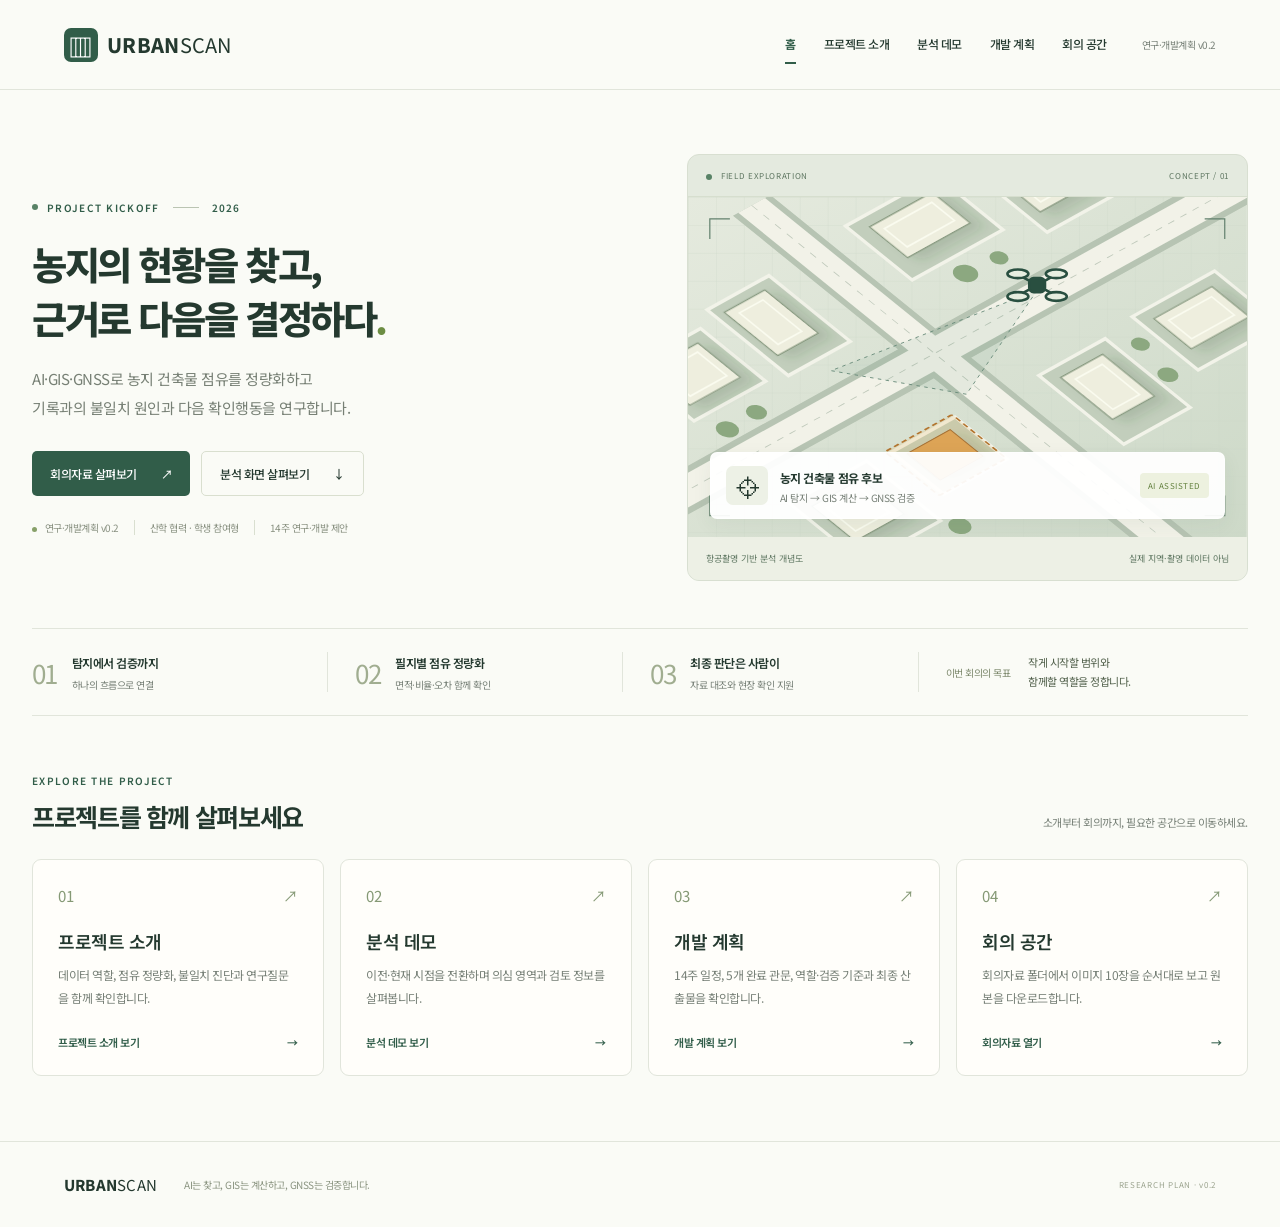
==== commit 12cf1e80: "V1.2" ====
--- a/index.html
+++ b/index.html
@@ -1,15 +1,316 @@
 <!doctype html>
 <html lang="ko">
-<head>
-  <meta charset="UTF-8"><meta name="viewport" content="width=device-width, initial-scale=1">
-  <meta name="description" content="대학생 공동 연구 프로젝트: 드론 항공촬영과 AI를 활용한 건축물 변화 탐지. 프로젝트 킥오프 회의 자료 및 논의 공간.">
-  <title>홈 | URBAN SCAN</title>
-  <link rel="icon" href="data:image/svg+xml,%3Csvg xmlns='http://www.w3.org/2000/svg' viewBox='0 0 40 40'%3E%3Crect width='40' height='40' rx='10' fill='%232c594b'/%3E%3Cpath d='M10 26V14h7v12m6 0V10h7v16M7 30h26' fill='none' stroke='%23fff' stroke-width='2'/%3E%3C/svg%3E">
-  <link rel="stylesheet" href="styles.css"><script src="app.js" defer></script>
-</head>
-<body><a class="skip-link" href="#main-content">본문 바로가기</a><header class="header"><a class="brand" href="index.html" aria-label="URBAN SCAN 홈"><span class="brand-icon" aria-hidden="true">▥</span>URBAN<span class="brand-light">SCAN</span></a><nav aria-label="주요 메뉴"><a href="index.html" aria-current="page">홈</a><a href="project.html">프로젝트 소개</a><a href="analysis.html">분석 데모</a><a href="roadmap.html">개발 계획</a><a href="meeting.html">회의 공간</a></nav><span class="header-draft">기획 초안 v0.1</span></header><main id="main-content">    <section class="hero" id="overview">
-      <div class="hero-copy"><div class="eyebrow"><span class="live-dot"></span> PROJECT KICKOFF <span class="eyebrow-line"></span> 2026</div><h1>하늘에서 관찰하고,<br>AI로 변화를 발견하다<span class="green">.</span></h1><p class="intro">드론 항공촬영과 AI를 연결해<br>불법건축물 의심 대상을 찾는 분석 도구를 함께 만듭니다.</p><div class="hero-buttons"><a class="button primary" href="meeting.html">오늘의 회의 안건 <span>↗</span></a><a class="button secondary" href="analysis.html">분석 화면 살펴보기 <span>↓</span></a></div><div class="hero-meta"><span><i class="tiny-dot"></i> 기획 초안 v0.1</span><span>산학 협력 · 학생 참여형</span><span>8주 MVP 제안</span></div></div>
-      <div class="hero-visual"><div class="visual-top"><span><span class="live-dot"></span> FIELD EXPLORATION</span><span>CONCEPT / 01</span></div><svg class="city" viewBox="0 0 640 390" role="img" aria-label="드론이 도시 건축물의 변화를 탐지하는 개념도. 실제 촬영 지도가 아닙니다."><defs><pattern id="grid" width="32" height="32" patternUnits="userSpaceOnUse"><path d="M32 0H0V32" fill="none" stroke="#cad4c8" stroke-width=".6"/></pattern><linearGradient id="bg" x2="1" y2="1"><stop stop-color="#e5eade"/><stop offset="1" stop-color="#cdd9c8"/></linearGradient><filter id="shadow"><feDropShadow dx="7" dy="10" stdDeviation="6" flood-color="#344d38" flood-opacity=".15"/></filter></defs><rect width="640" height="390" fill="url(#bg)"/><rect width="640" height="390" fill="url(#grid)"/><g transform="translate(308 188) rotate(-29) skewX(22) translate(-280 -170)"><path d="M-80 150H690M270 -100V490" stroke="#b7c4b3" stroke-width="49"/><path d="M-80 150H690M270 -100V490" stroke="#f2f2e8" stroke-width="35"/><path d="M-80 150H690M270 -100V490" stroke="#c1cabc" stroke-dasharray="8 8" fill="none"/><g fill="#c2cebc" stroke="#f2f3e9" stroke-width="4"><rect x="18" y="-5" width="94" height="89"/><rect x="135" y="-20" width="81" height="111"/><rect x="323" y="-27" width="119" height="91"/><rect x="474" y="-12" width="88" height="103"/><rect x="13" y="220" width="101" height="101"/><rect x="142" y="225" width="83" height="71"/><rect x="330" y="230" width="87" height="116"/><rect x="459" y="223" width="108" height="90"/></g><g fill="#eeeede" stroke="#899b82" stroke-width="1.5" filter="url(#shadow)"><path d="M30 8h66v58H30zM146 -8h53v73h-53zM341 -13h82v52h-82zM488 4h56v63h-56zM28 235h64v59H28zM152 236h55v43h-55zM345 244h55v71h-55zM474 237h76v51h-76z"/></g><g fill="none" stroke="#fafbef" stroke-width="2"><path d="M39 17h48v40H39zM157 1h31v53h-31zM351 -3h62v31h-62zM498 14h36v43h-36zM38 245h44v39H38zM355 254h35v51h-35zM484 247h56v31h-56z"/></g><path d="M153 235h56v45h-56z" fill="#d99e53" stroke="#95602a"/><rect x="137" y="221" width="88" height="74" rx="2" fill="#e8b863" fill-opacity=".2" stroke="#b37530" stroke-width="2" stroke-dasharray="6 4"/><g fill="#8ca880"><circle cx="36" cy="111" r="11"/><circle cx="75" cy="110" r="10"/><circle cx="371" cy="87" r="12"/><circle cx="412" cy="90" r="9"/><circle cx="439" cy="255" r="9"/><circle cx="431" cy="301" r="10"/><circle cx="124" cy="337" r="11"/></g></g><path d="M400 107L319 226L164 199Z" fill="#457b63" fill-opacity=".08" stroke="#638776" stroke-dasharray="4 5"/><g transform="translate(400 101)" stroke="#294f40" fill="#e7eee0" stroke-width="3"><path d="M-18-10L18 10M-18 10L18-10"/><ellipse cx="-22" cy="-13" rx="12" ry="5"/><ellipse cx="22" cy="-13" rx="12" ry="5"/><ellipse cx="-22" cy="13" rx="12" ry="5"/><ellipse cx="22" cy="13" rx="12" ry="5"/><rect x="-9" y="-8" width="18" height="16" rx="5" fill="#294f40"/></g><path d="M25 48V25h23M592 25h23v23M615 342v23h-23M48 365H25v-23" fill="none" stroke="#63816e" stroke-width="1.4"/></svg><div class="visual-callout"><span class="target-icon">⌖</span><div><strong>건축물 변화 탐지</strong><small>촬영 → 비교 → 검토</small></div><span class="pill">AI ASSISTED</span></div><div class="visual-bottom"><span>항공촬영 기반 분석 개념도</span><span>실제 지역·촬영 데이터 아님</span></div></div>
-    </section>
-    <div class="principles"><div><span class="number">01</span><p><strong>촬영에서 분석까지</strong><small>하나의 흐름으로 연결</small></p></div><div><span class="number">02</span><p><strong>변화 탐지 중심의 AI</strong><small>증축·신축 의심 영역 제시</small></p></div><div><span class="number">03</span><p><strong>최종 판단은 사람이</strong><small>자료 대조와 현장 확인 지원</small></p></div><div class="principle-note">이번 회의의 목표<span>작게 시작할 범위와<br>함께할 역할을 정합니다.</span></div></div>
-<section class="section portal-section"><div class="section-heading"><div><div class="eyebrow">EXPLORE THE PROJECT</div><h2>프로젝트를 함께 살펴보세요</h2></div><p>소개부터 회의까지, 필요한 공간으로 이동하세요.</p></div><div class="portal-grid"><a class="portal-card" href="project.html"><div class="portal-card-top"><span>01</span><span aria-hidden="true">↗</span></div><h3>프로젝트 소개</h3><p>문제 정의부터 촬영, 데이터 정리, AI 탐지와 검토까지 전체 흐름을 확인합니다.</p><span class="portal-link">프로젝트 소개 보기 <span aria-hidden="true">→</span></span></a><a class="portal-card" href="analysis.html"><div class="portal-card-top"><span>02</span><span aria-hidden="true">↗</span></div><h3>분석 데모</h3><p>이전·현재 시점을 전환하며 의심 영역과 검토 정보를 살펴봅니다.</p><span class="portal-link">분석 데모 보기 <span aria-hidden="true">→</span></span></a><a class="portal-card" href="roadmap.html"><div class="portal-card-top"><span>03</span><span aria-hidden="true">↗</span></div><h3>개발 계획</h3><p>8주 일정과 단계별 산출물을 확인하고 현실적인 개발 범위를 정합니다.</p><span class="portal-link">개발 계획 보기 <span aria-hidden="true">→</span></span></a><a class="portal-card" href="meeting.html"><div class="portal-card-top"><span>04</span><span aria-hidden="true">↗</span></div><h3>회의 공간</h3><p>60분 회의 안건을 따라 논의하고 결정 사항을 메모로 남깁니다.</p><span class="portal-link">회의 시작하기 <span aria-hidden="true">→</span></span></a></div></section></main><footer><a class="brand" href="index.html">URBAN<span class="brand-light">SCAN</span></a><p>작은 시범 구역에서 시작하는, 더 나은 도시 관찰.</p><span>PROJECT DISCUSSION DRAFT · v0.1</span></footer></body></html>+  <head>
+    <meta charset="UTF-8" />
+    <meta name="viewport" content="width=device-width, initial-scale=1" />
+    <meta
+      name="description"
+      content="대학생 공동 연구 프로젝트: 드론 항공촬영과 AI를 활용한 건축물 변화 탐지. 프로젝트 킥오프 회의 자료 및 논의 공간."
+    />
+    <title>홈 | URBAN SCAN</title>
+    <link
+      rel="icon"
+      href="data:image/svg+xml,%3Csvg xmlns='http://www.w3.org/2000/svg' viewBox='0 0 40 40'%3E%3Crect width='40' height='40' rx='10' fill='%232c594b'/%3E%3Cpath d='M10 26V14h7v12m6 0V10h7v16M7 30h26' fill='none' stroke='%23fff' stroke-width='2'/%3E%3C/svg%3E"
+    />
+    <link rel="stylesheet" href="styles.css" />
+    <link rel="stylesheet" href="research.css" />
+    <script src="app.js" defer></script>
+  </head>
+  <body>
+    <a class="skip-link" href="#main-content">본문 바로가기</a>
+    <header class="header">
+      <a class="brand" href="index.html" aria-label="URBAN SCAN 홈"
+        ><span class="brand-icon" aria-hidden="true">▥</span>URBAN<span
+          class="brand-light"
+          >SCAN</span
+        ></a
+      >
+      <nav aria-label="주요 메뉴">
+        <a href="index.html" aria-current="page">홈</a
+        ><a href="project.html">프로젝트 소개</a
+        ><a href="analysis.html">분석 데모</a
+        ><a href="roadmap.html">개발 계획</a
+        ><a href="meeting.html">회의 공간</a>
+      </nav>
+      <span class="header-draft">연구·개발계획 v0.2</span>
+    </header>
+    <main id="main-content">
+      <section class="hero" id="overview">
+        <div class="hero-copy">
+          <div class="eyebrow">
+            <span class="live-dot"></span> PROJECT KICKOFF
+            <span class="eyebrow-line"></span> 2026
+          </div>
+          <h1>
+            농지의 현황을 찾고,<br />근거로 다음을 결정하다<span class="green"
+              >.</span
+            >
+          </h1>
+          <p class="intro">
+            AI·GIS·GNSS로 농지 건축물 점유를 정량화하고<br />기록과의 불일치
+            원인과 다음 확인행동을 연구합니다.
+          </p>
+          <div class="hero-buttons">
+            <a class="button primary" href="meeting.html"
+              >회의자료 살펴보기 <span>↗</span></a
+            ><a class="button secondary" href="analysis.html"
+              >분석 화면 살펴보기 <span>↓</span></a
+            >
+          </div>
+          <div class="hero-meta">
+            <span><i class="tiny-dot"></i> 연구·개발계획 v0.2</span
+            ><span>산학 협력 · 학생 참여형</span
+            ><span>14주 연구·개발 제안</span>
+          </div>
+        </div>
+        <div class="hero-visual">
+          <div class="visual-top">
+            <span><span class="live-dot"></span> FIELD EXPLORATION</span
+            ><span>CONCEPT / 01</span>
+          </div>
+          <svg
+            class="city"
+            viewBox="0 0 640 390"
+            role="img"
+            aria-label="드론이 도시 건축물의 변화를 탐지하는 개념도. 실제 촬영 지도가 아닙니다."
+          >
+            <defs>
+              <pattern
+                id="grid"
+                width="32"
+                height="32"
+                patternUnits="userSpaceOnUse"
+              >
+                <path
+                  d="M32 0H0V32"
+                  fill="none"
+                  stroke="#cad4c8"
+                  stroke-width=".6"
+                />
+              </pattern>
+              <linearGradient id="bg" x2="1" y2="1">
+                <stop stop-color="#e5eade" />
+                <stop offset="1" stop-color="#cdd9c8" />
+              </linearGradient>
+              <filter id="shadow">
+                <feDropShadow
+                  dx="7"
+                  dy="10"
+                  stdDeviation="6"
+                  flood-color="#344d38"
+                  flood-opacity=".15"
+                />
+              </filter>
+            </defs>
+            <rect width="640" height="390" fill="url(#bg)" />
+            <rect width="640" height="390" fill="url(#grid)" />
+            <g
+              transform="translate(308 188) rotate(-29) skewX(22) translate(-280 -170)"
+            >
+              <path
+                d="M-80 150H690M270 -100V490"
+                stroke="#b7c4b3"
+                stroke-width="49"
+              />
+              <path
+                d="M-80 150H690M270 -100V490"
+                stroke="#f2f2e8"
+                stroke-width="35"
+              />
+              <path
+                d="M-80 150H690M270 -100V490"
+                stroke="#c1cabc"
+                stroke-dasharray="8 8"
+                fill="none"
+              />
+              <g fill="#c2cebc" stroke="#f2f3e9" stroke-width="4">
+                <rect x="18" y="-5" width="94" height="89" />
+                <rect x="135" y="-20" width="81" height="111" />
+                <rect x="323" y="-27" width="119" height="91" />
+                <rect x="474" y="-12" width="88" height="103" />
+                <rect x="13" y="220" width="101" height="101" />
+                <rect x="142" y="225" width="83" height="71" />
+                <rect x="330" y="230" width="87" height="116" />
+                <rect x="459" y="223" width="108" height="90" />
+              </g>
+              <g
+                fill="#eeeede"
+                stroke="#899b82"
+                stroke-width="1.5"
+                filter="url(#shadow)"
+              >
+                <path
+                  d="M30 8h66v58H30zM146 -8h53v73h-53zM341 -13h82v52h-82zM488 4h56v63h-56zM28 235h64v59H28zM152 236h55v43h-55zM345 244h55v71h-55zM474 237h76v51h-76z"
+                />
+              </g>
+              <g fill="none" stroke="#fafbef" stroke-width="2">
+                <path
+                  d="M39 17h48v40H39zM157 1h31v53h-31zM351 -3h62v31h-62zM498 14h36v43h-36zM38 245h44v39H38zM355 254h35v51h-35zM484 247h56v31h-56z"
+                />
+              </g>
+              <path d="M153 235h56v45h-56z" fill="#d99e53" stroke="#95602a" />
+              <rect
+                x="137"
+                y="221"
+                width="88"
+                height="74"
+                rx="2"
+                fill="#e8b863"
+                fill-opacity=".2"
+                stroke="#b37530"
+                stroke-width="2"
+                stroke-dasharray="6 4"
+              />
+              <g fill="#8ca880">
+                <circle cx="36" cy="111" r="11" />
+                <circle cx="75" cy="110" r="10" />
+                <circle cx="371" cy="87" r="12" />
+                <circle cx="412" cy="90" r="9" />
+                <circle cx="439" cy="255" r="9" />
+                <circle cx="431" cy="301" r="10" />
+                <circle cx="124" cy="337" r="11" />
+              </g>
+            </g>
+            <path
+              d="M400 107L319 226L164 199Z"
+              fill="#457b63"
+              fill-opacity=".08"
+              stroke="#638776"
+              stroke-dasharray="4 5"
+            />
+            <g
+              transform="translate(400 101)"
+              stroke="#294f40"
+              fill="#e7eee0"
+              stroke-width="3"
+            >
+              <path d="M-18-10L18 10M-18 10L18-10" />
+              <ellipse cx="-22" cy="-13" rx="12" ry="5" />
+              <ellipse cx="22" cy="-13" rx="12" ry="5" />
+              <ellipse cx="-22" cy="13" rx="12" ry="5" />
+              <ellipse cx="22" cy="13" rx="12" ry="5" />
+              <rect
+                x="-9"
+                y="-8"
+                width="18"
+                height="16"
+                rx="5"
+                fill="#294f40"
+              />
+            </g>
+            <path
+              d="M25 48V25h23M592 25h23v23M615 342v23h-23M48 365H25v-23"
+              fill="none"
+              stroke="#63816e"
+              stroke-width="1.4"
+            />
+          </svg>
+          <div class="visual-callout">
+            <span class="target-icon">⌖</span>
+            <div>
+              <strong>농지 건축물 점유 후보</strong
+              ><small>AI 탐지 → GIS 계산 → GNSS 검증</small>
+            </div>
+            <span class="pill">AI ASSISTED</span>
+          </div>
+          <div class="visual-bottom">
+            <span>항공촬영 기반 분석 개념도</span
+            ><span>실제 지역·촬영 데이터 아님</span>
+          </div>
+        </div>
+      </section>
+      <div class="principles">
+        <div>
+          <span class="number">01</span>
+          <p>
+            <strong>탐지에서 검증까지</strong
+            ><small>하나의 흐름으로 연결</small>
+          </p>
+        </div>
+        <div>
+          <span class="number">02</span>
+          <p>
+            <strong>필지별 점유 정량화</strong
+            ><small>면적·비율·오차 함께 확인</small>
+          </p>
+        </div>
+        <div>
+          <span class="number">03</span>
+          <p>
+            <strong>최종 판단은 사람이</strong
+            ><small>자료 대조와 현장 확인 지원</small>
+          </p>
+        </div>
+        <div class="principle-note">
+          이번 회의의 목표<span
+            >작게 시작할 범위와<br />함께할 역할을 정합니다.</span
+          >
+        </div>
+      </div>
+      <section class="section portal-section">
+        <div class="section-heading">
+          <div>
+            <div class="eyebrow">EXPLORE THE PROJECT</div>
+            <h2>프로젝트를 함께 살펴보세요</h2>
+          </div>
+          <p>소개부터 회의까지, 필요한 공간으로 이동하세요.</p>
+        </div>
+        <div class="portal-grid">
+          <a class="portal-card" href="project.html"
+            ><div class="portal-card-top">
+              <span>01</span><span aria-hidden="true">↗</span>
+            </div>
+            <h3>프로젝트 소개</h3>
+            <p>
+              데이터 역할, 점유 정량화, 불일치 진단과 연구질문을 함께
+              확인합니다.
+            </p>
+            <span class="portal-link"
+              >프로젝트 소개 보기 <span aria-hidden="true">→</span></span
+            ></a
+          ><a class="portal-card" href="analysis.html"
+            ><div class="portal-card-top">
+              <span>02</span><span aria-hidden="true">↗</span>
+            </div>
+            <h3>분석 데모</h3>
+            <p>이전·현재 시점을 전환하며 의심 영역과 검토 정보를 살펴봅니다.</p>
+            <span class="portal-link"
+              >분석 데모 보기 <span aria-hidden="true">→</span></span
+            ></a
+          ><a class="portal-card" href="roadmap.html"
+            ><div class="portal-card-top">
+              <span>03</span><span aria-hidden="true">↗</span>
+            </div>
+            <h3>개발 계획</h3>
+            <p>
+              14주 일정, 5개 완료 관문, 역할·검증 기준과 최종 산출물을
+              확인합니다.
+            </p>
+            <span class="portal-link"
+              >개발 계획 보기 <span aria-hidden="true">→</span></span
+            ></a
+          ><a class="portal-card" href="meeting.html"
+            ><div class="portal-card-top">
+              <span>04</span><span aria-hidden="true">↗</span>
+            </div>
+            <h3>회의 공간</h3>
+            <p>
+              회의자료 폴더에서 이미지 10장을 순서대로 보고 원본을
+              다운로드합니다.
+            </p>
+            <span class="portal-link"
+              >회의자료 열기 <span aria-hidden="true">→</span></span
+            ></a
+          >
+        </div>
+      </section>
+    </main>
+    <footer>
+      <a class="brand" href="index.html"
+        >URBAN<span class="brand-light">SCAN</span></a
+      >
+      <p>AI는 찾고, GIS는 계산하고, GNSS는 검증합니다.</p>
+      <span>RESEARCH PLAN · v0.2</span>
+    </footer>
+  </body>
+</html>
--- a/research.css
+++ b/research.css
@@ -0,0 +1,759 @@
+/* Research content and meeting library, aligned with the existing URBAN SCAN palette. */
+[hidden] {
+  display: none !important;
+}
+.research-page {
+  padding-bottom: 0;
+}
+.research-page .page-intro {
+  padding-bottom: 34px;
+}
+.research-page .page-intro h1 {
+  font-size: clamp(30px, 3.2vw, 44px);
+  line-height: 1.4;
+}
+.research-page p,
+.research-page td,
+.research-page li {
+  line-height: 1.9;
+  word-break: keep-all;
+  overflow-wrap: anywhere;
+}
+.section-nav {
+  display: flex;
+  flex-wrap: wrap;
+  gap: 9px;
+  margin: 24px 0 0;
+  justify-content: flex-start;
+}
+.section-nav a {
+  font-size: 12px;
+  padding: 9px 14px;
+  border: 1px solid var(--line);
+  background: #fff;
+  border-radius: 30px;
+}
+.section-nav a:hover {
+  background: var(--accent);
+  color: var(--ink);
+}
+.research-section {
+  padding-top: 48px;
+}
+.research-section .section-heading h2 {
+  font-size: 27px;
+  line-height: 1.5;
+}
+.section-lead {
+  font-size: 14px;
+  color: #596a60;
+  margin: 0 0 22px;
+}
+.mission-panel {
+  background: #2d5443;
+  color: #fff;
+  border-radius: 12px;
+  padding: 30px 34px;
+  margin-bottom: 20px;
+}
+.mission-panel > span {
+  font-size: 11px;
+  color: #d1e4b6;
+  letter-spacing: 0.08em;
+}
+.mission-panel h3 {
+  font-size: 23px;
+  line-height: 1.65;
+  margin: 10px 0;
+}
+.mission-panel p {
+  font-size: 14px;
+  color: #e0e8dd;
+  max-width: 950px;
+  margin-bottom: 0;
+}
+.research-cards {
+  display: grid;
+  grid-template-columns: repeat(3, minmax(0, 1fr));
+  gap: 16px;
+}
+.research-cards article {
+  background: #fffefa;
+  border: 1px solid var(--line);
+  border-radius: 9px;
+  padding: 23px;
+}
+.research-cards h3 {
+  font-size: 17px;
+  line-height: 1.65;
+  margin: 9px 0;
+}
+.research-cards p {
+  font-size: 13px;
+  color: #5f6e61;
+  margin: 0;
+}
+.card-number {
+  font-size: 11px;
+  font-weight: 700;
+  color: #6e8751;
+  letter-spacing: 0.06em;
+}
+.two-columns {
+  grid-template-columns: repeat(2, minmax(0, 1fr));
+  margin-top: 20px;
+}
+.research-note {
+  padding: 18px 22px;
+  background: #edf2e5;
+  border-left: 3px solid #90a66d;
+  border-radius: 0 7px 7px 0;
+  font-size: 13px;
+  line-height: 1.9;
+  color: #506448;
+  margin-top: 20px;
+  word-break: keep-all;
+  overflow-wrap: anywhere;
+}
+.table-scroll {
+  overflow: auto;
+  border: 1px solid var(--line);
+  border-radius: 9px;
+  background: #fff;
+}
+.table-scroll:focus-visible {
+  outline: 2px solid #b28a39;
+  outline-offset: 4px;
+}
+table {
+  border-collapse: collapse;
+  width: 100%;
+  min-width: 620px;
+  text-align: left;
+  font-size: 13px;
+}
+th,
+td {
+  padding: 17px 20px;
+  border-bottom: 1px solid var(--line);
+  vertical-align: top;
+}
+thead {
+  background: #edf2e7;
+}
+thead th {
+  font-weight: 600;
+  white-space: nowrap;
+}
+tbody th {
+  width: 22%;
+  font-weight: 600;
+  line-height: 1.85;
+  background: #fafbf6;
+}
+tbody tr:last-child > * {
+  border-bottom: 0;
+}
+td {
+  color: #5c6c60;
+}
+td:nth-child(2) {
+  width: 32%;
+}
+.flow-steps {
+  display: grid;
+  grid-template-columns: repeat(6, minmax(0, 1fr));
+  list-style: none;
+  padding: 0;
+  margin: 0 0 23px;
+  gap: 10px;
+  counter-reset: flow;
+}
+.flow-steps li {
+  background: #edf2e5;
+  border: 1px solid #dce5d0;
+  border-radius: 7px;
+  padding: 18px 14px;
+  counter-increment: flow;
+  position: relative;
+}
+.flow-steps li:before {
+  content: "0" counter(flow);
+  display: block;
+  color: #718953;
+  font-size: 11px;
+  margin-bottom: 8px;
+}
+.flow-steps b {
+  display: block;
+  font-size: 13px;
+}
+.flow-steps span {
+  display: block;
+  font-size: 11px;
+  color: #6d7c64;
+  margin-top: 5px;
+}
+.research-cards code,
+.research-detail code {
+  display: inline-block;
+  background: #f0f4eb;
+  padding: 5px 8px;
+  font-size: 12px;
+  letter-spacing: 0;
+  border-radius: 4px;
+  margin-bottom: 7px;
+  color: #315d49;
+}
+.research-detail {
+  margin-top: 18px;
+  border: 1px solid var(--line);
+  border-radius: 8px;
+  background: #fffefa;
+  padding: 0 22px;
+}
+.research-detail summary {
+  padding: 20px 0;
+  cursor: pointer;
+  font-size: 14px;
+  font-weight: 600;
+  line-height: 1.75;
+}
+.research-detail p {
+  font-size: 13px;
+  color: #5f6e61;
+  margin: 0 0 20px;
+}
+.case-card {
+  margin-top: 22px;
+  padding: 25px;
+  border: 1px solid #becbae;
+  border-radius: 9px;
+  background: #f6f8f0;
+}
+.case-card h3 {
+  font-size: 19px;
+}
+.case-card dl > div {
+  font-size: 13px;
+  gap: 25px;
+  padding: 13px 0;
+  border-color: #e0e5d6;
+}
+.case-card dt {
+  min-width: 95px;
+  color: #637456;
+}
+.case-card dd {
+  text-align: right;
+  line-height: 1.8;
+}
+.study-links {
+  display: grid;
+  grid-template-columns: 1fr 1fr;
+  gap: 12px;
+}
+.study-links a {
+  border: 1px solid var(--line);
+  border-radius: 7px;
+  background: #fff;
+  padding: 19px;
+  font-size: 13px;
+  line-height: 1.7;
+}
+.study-links a:hover {
+  border-color: #8ba36d;
+  background: #f2f5ea;
+}
+.action-list {
+  list-style: none;
+  counter-reset: action;
+  padding: 0;
+  margin: 0;
+  display: grid;
+  grid-template-columns: 1fr 1fr;
+  gap: 15px;
+}
+.action-list li {
+  counter-increment: action;
+  border: 1px solid var(--line);
+  border-radius: 8px;
+  background: white;
+  padding: 20px 22px;
+}
+.action-list li:before {
+  content: "0" counter(action);
+  display: inline-block;
+  color: #839768;
+  font-size: 12px;
+  margin-right: 12px;
+}
+.action-list strong {
+  font-size: 14px;
+}
+.action-list span {
+  display: block;
+  font-size: 13px;
+  color: #63745f;
+  margin-top: 6px;
+}
+.next-research {
+  margin-top: 24px;
+  border-top: 1px solid var(--line);
+  padding-top: 10px;
+}
+.next-research h3 {
+  font-size: 19px;
+}
+.next-research p {
+  font-size: 14px;
+  color: #63745f;
+}
+.next-research .button {
+  margin-top: 10px;
+}
+.material-folder {
+  display: grid;
+  grid-template-columns: 1.1fr 1fr;
+  gap: 35px;
+  align-items: center;
+  padding: 25px;
+  background: white;
+  border: 1px solid var(--line);
+  border-radius: 13px;
+  max-width: 990px;
+  transition: border-color 0.2s;
+}
+.material-folder:hover {
+  border-color: #8ba36d;
+}
+.folder-cover {
+  position: relative;
+  border-radius: 8px;
+  border: 1px solid var(--line);
+  background: #eef2e5;
+  padding: 17px 16px 22px;
+}
+.folder-cover img {
+  display: block;
+  width: 100%;
+  height: auto;
+  border: 1px solid #dce3d4;
+  box-shadow: 0 5px 12px #263d2d15;
+}
+.folder-cover > span {
+  position: absolute;
+  bottom: 0;
+  right: 12px;
+  font-size: 53px;
+  color: var(--green);
+  line-height: 1;
+  background: #e5edda;
+  border-radius: 8px;
+  padding: 0 8px;
+}
+.material-folder h2 {
+  font-size: 30px;
+  margin: 12px 0;
+}
+.material-folder p {
+  font-size: 14px;
+  color: #687960;
+}
+.folder-meta {
+  display: flex;
+  gap: 15px;
+  font-size: 11px;
+  color: #728166;
+  margin: 18px 0;
+}
+.material-folder strong {
+  font-size: 13px;
+  color: var(--green);
+}
+.material-help {
+  font-size: 12px;
+  color: #748169;
+  margin-top: 28px;
+}
+.material-help a {
+  color: var(--green);
+  text-decoration: underline;
+  text-underline-offset: 3px;
+}
+.material-toolbar {
+  display: flex;
+  align-items: center;
+  gap: 22px;
+  margin-bottom: 26px;
+  flex-wrap: wrap;
+}
+.material-toolbar h2 {
+  font-size: 23px;
+  margin: 0;
+}
+.material-toolbar h2 span {
+  font-size: 12px;
+  vertical-align: middle;
+  border-radius: 4px;
+  background: #e5edda;
+  padding: 3px 7px;
+  margin-left: 7px;
+}
+.material-toolbar p {
+  font-size: 12px;
+  color: #748169;
+  margin: 5px 0 0;
+}
+.material-toolbar > .primary {
+  margin-left: auto;
+}
+.material-grid {
+  display: grid;
+  grid-template-columns: 1fr 1fr;
+  gap: 25px;
+}
+.material-card {
+  border: 1px solid var(--line);
+  border-radius: 10px;
+  background: #fff;
+  overflow: hidden;
+  min-width: 0;
+}
+.material-preview {
+  display: block;
+  position: relative;
+  background: #f0f3eb;
+}
+.material-preview img {
+  display: block;
+  width: 100%;
+  height: auto;
+  aspect-ratio: 1.78;
+  object-fit: contain;
+}
+.material-preview > span {
+  position: absolute;
+  right: 10px;
+  bottom: 10px;
+  background: #274837ed;
+  color: #fff;
+  font-size: 10px;
+  border-radius: 4px;
+  padding: 6px 10px;
+}
+.material-preview:hover {
+  filter: brightness(0.97);
+}
+.material-caption {
+  display: flex;
+  align-items: center;
+  gap: 10px;
+  padding: 15px 18px 5px;
+}
+.material-caption h3 {
+  font-size: 15px;
+  margin: 0;
+  flex: 1;
+  line-height: 1.6;
+}
+.material-caption > a {
+  font-size: 21px;
+  display: grid;
+  place-items: center;
+  width: 34px;
+  height: 34px;
+  border-radius: 5px;
+  background: #edf2e5;
+}
+.material-meta {
+  font-size: 10px;
+  color: #859176;
+  margin: 0;
+  padding: 0 18px 17px 44px;
+  letter-spacing: 0;
+}
+#image-viewer {
+  width: min(1450px, 96vw);
+  height: min(960px, 94dvh);
+  max-width: 96vw;
+  max-height: 94dvh;
+  padding: 0;
+  border: 1px solid #ced8c4;
+  border-radius: 12px;
+  background: #f8faf5;
+  color: var(--ink);
+  box-shadow: 0 20px 90px #14251e66;
+}
+#image-viewer[open] {
+  display: flex;
+  flex-direction: column;
+}
+#image-viewer::backdrop {
+  background: #12261fd9;
+  backdrop-filter: blur(4px);
+}
+.viewer-toolbar {
+  display: flex;
+  gap: 18px;
+  align-items: center;
+  justify-content: space-between;
+  padding: 16px 22px;
+  border-bottom: 1px solid var(--line);
+  background: #fff;
+}
+.viewer-toolbar h2 {
+  font-size: 17px;
+  margin: 4px 0;
+  line-height: 1.5;
+}
+.viewer-toolbar > div > span {
+  font-size: 10px;
+  color: #758760;
+  letter-spacing: 0.07em;
+}
+.viewer-actions {
+  display: flex;
+  gap: 7px;
+  flex-wrap: wrap;
+  justify-content: flex-end;
+}
+.viewer-actions button,
+.viewer-actions a,
+.viewer-bottom button {
+  background: #edf2e5;
+  border: 1px solid #d8e1cf;
+  border-radius: 5px;
+  padding: 10px 13px;
+  font-size: 12px;
+  color: var(--ink);
+  white-space: nowrap;
+}
+.viewer-actions #close-viewer {
+  background: var(--green);
+  color: #fff;
+}
+.viewer-image {
+  flex: 1;
+  min-height: 0;
+  overflow: auto;
+  display: flex;
+  align-items: center;
+  justify-content: center;
+  padding: 12px;
+  position: relative;
+}
+.viewer-image img {
+  max-width: 100%;
+  max-height: 100%;
+  object-fit: contain;
+  width: auto;
+  height: auto;
+}
+.viewer-image.zoomed {
+  display: block;
+}
+.viewer-image.zoomed img {
+  width: 170%;
+  max-width: none;
+  max-height: none;
+  height: auto;
+}
+.viewer-image p {
+  position: absolute;
+  font-size: 13px;
+  color: #77886b;
+  padding: 20px;
+}
+.viewer-image p:empty {
+  display: none;
+}
+.viewer-bottom {
+  display: flex;
+  justify-content: space-between;
+  align-items: center;
+  padding: 12px 22px;
+  border-top: 1px solid var(--line);
+  background: #fff;
+}
+.viewer-bottom span {
+  font-size: 11px;
+  color: #80906d;
+}
+.viewer-bottom button:disabled {
+  opacity: 0.35;
+  cursor: default;
+}
+.hero h1 {
+  font-size: clamp(29px, 3vw, 42px);
+}
+@media (max-width: 1000px) {
+  .flow-steps {
+    grid-template-columns: repeat(3, 1fr);
+  }
+  .research-cards {
+    gap: 12px;
+  }
+  .research-cards article {
+    padding: 18px;
+  }
+  .material-folder {
+    gap: 25px;
+  }
+  .hero h1 {
+    font-size: 30px;
+  }
+}
+@media (max-width: 700px) {
+  .research-cards,
+  .two-columns,
+  .study-links,
+  .action-list {
+    grid-template-columns: 1fr;
+  }
+  .research-section {
+    padding-top: 36px;
+  }
+  .research-section .section-heading h2 {
+    font-size: 22px;
+  }
+  .mission-panel {
+    padding: 23px;
+  }
+  .mission-panel h3 {
+    font-size: 20px;
+  }
+  .section-nav {
+    gap: 7px;
+  }
+  .section-nav a {
+    font-size: 11px;
+    padding: 8px 11px;
+  }
+  .research-page .page-intro h1 {
+    font-size: 29px;
+  }
+  .table-scroll table {
+    font-size: 12px;
+    min-width: 650px;
+  }
+  th,
+  td {
+    padding: 15px;
+  }
+  .flow-steps {
+    grid-template-columns: repeat(2, 1fr);
+  }
+  .research-note {
+    padding: 16px;
+    font-size: 12px;
+  }
+  .case-card {
+    padding: 20px;
+  }
+  .case-card dl > div {
+    display: block;
+  }
+  .case-card dd {
+    text-align: left;
+    margin-top: 6px;
+  }
+  .material-folder {
+    grid-template-columns: 1fr;
+    gap: 24px;
+    padding: 18px;
+  }
+  .material-folder h2 {
+    font-size: 26px;
+  }
+  .material-folder > div:last-child {
+    padding: 0 6px 8px;
+  }
+  .material-grid {
+    grid-template-columns: 1fr;
+    gap: 18px;
+  }
+  .material-toolbar {
+    gap: 14px;
+  }
+  .material-toolbar > div {
+    flex: 1;
+  }
+  .material-toolbar > .primary {
+    margin-left: 0;
+    width: 100%;
+  }
+  .viewer-toolbar {
+    padding: 12px;
+    align-items: flex-start;
+    flex-direction: column;
+    gap: 6px;
+  }
+  .viewer-toolbar h2 {
+    font-size: 14px;
+  }
+  .viewer-actions {
+    width: 100%;
+    justify-content: flex-start;
+  }
+  .viewer-actions button,
+  .viewer-actions a {
+    font-size: 11px;
+    padding: 8px 10px;
+  }
+  .viewer-actions #close-viewer {
+    margin-left: auto;
+  }
+  .viewer-bottom {
+    padding: 10px;
+  }
+  .viewer-bottom span {
+    font-size: 9px;
+  }
+  .viewer-image {
+    padding: 4px;
+  }
+  .hero h1 {
+    font-size: 31px;
+  }
+}
+@media print {
+  .section-nav,
+  .material-help,
+  .viewer-actions,
+  .viewer-bottom {
+    display: none;
+  }
+  .research-section {
+    break-inside: auto;
+  }
+  .research-cards article,
+  tr {
+    break-inside: avoid;
+  }
+  .research-detail {
+    break-inside: avoid;
+  }
+  .research-page .table-scroll {
+    overflow: visible;
+  }
+  .research-page table {
+    min-width: 0;
+    font-size: 10px;
+  }
+  .research-page th,
+  .research-page td {
+    padding: 8px;
+  }
+  .mission-panel {
+    background: #edf2e5;
+    color: #24392f;
+  }
+  .mission-panel p,
+  .mission-panel > span {
+    color: #24392f;
+  }
+}
+.hero h1 {
+  white-space: normal;
+}
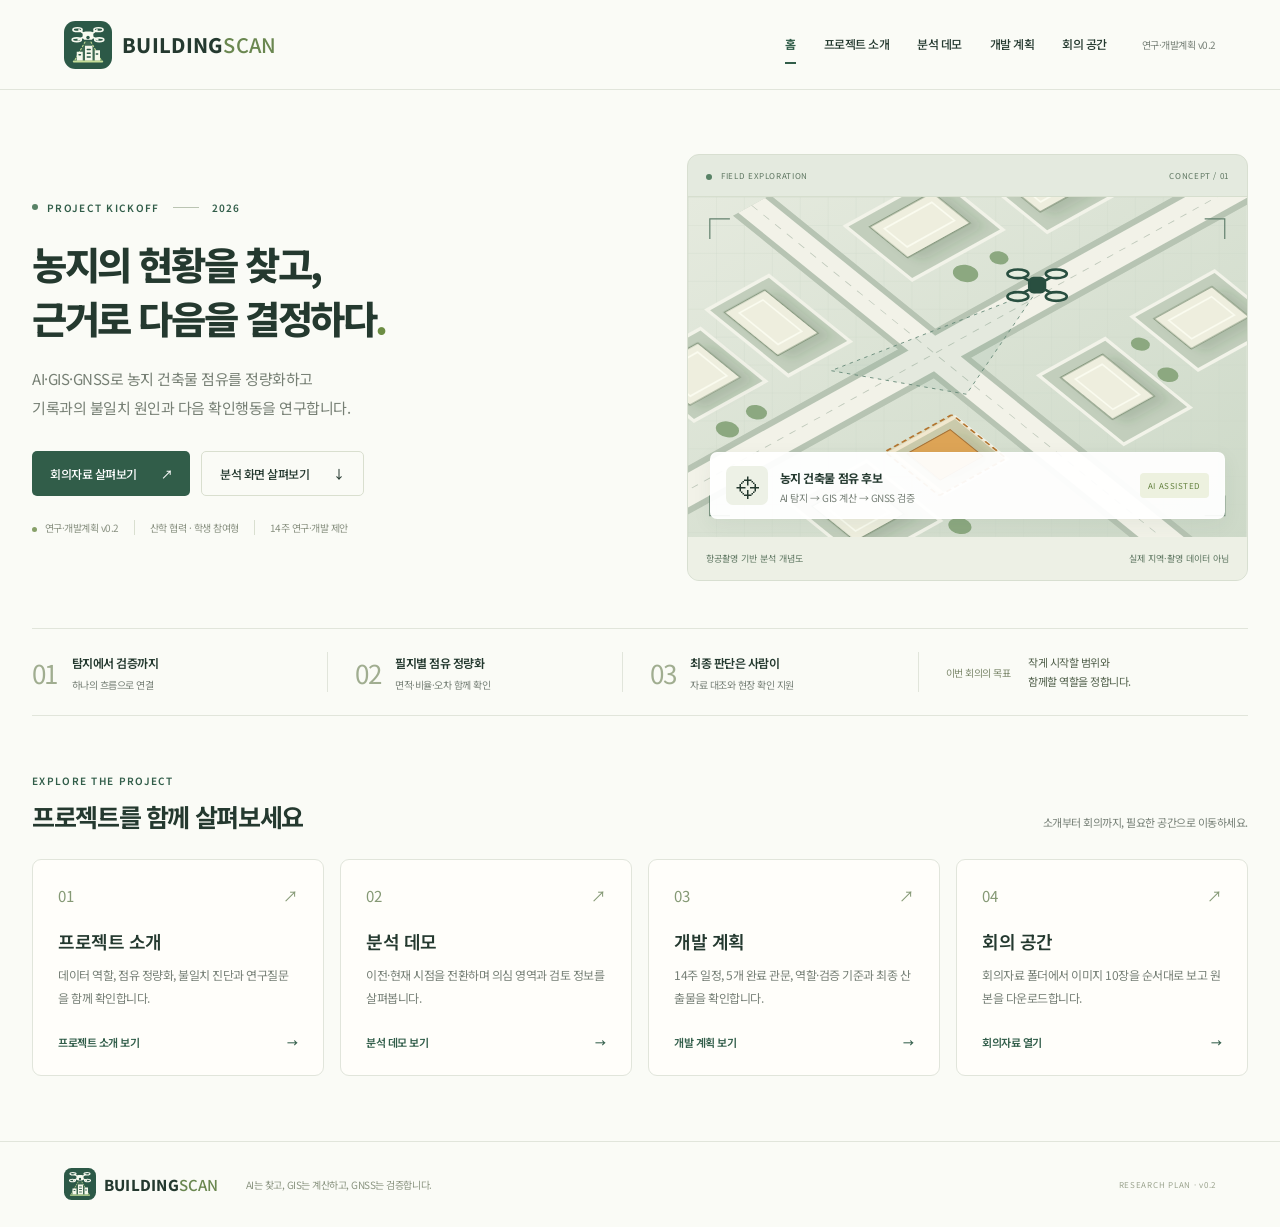
==== commit dc7759e5: "v1.3" ====
--- a/index.html
+++ b/index.html
@@ -7,11 +7,8 @@
       name="description"
       content="대학생 공동 연구 프로젝트: 드론 항공촬영과 AI를 활용한 건축물 변화 탐지. 프로젝트 킥오프 회의 자료 및 논의 공간."
     />
-    <title>홈 | URBAN SCAN</title>
-    <link
-      rel="icon"
-      href="data:image/svg+xml,%3Csvg xmlns='http://www.w3.org/2000/svg' viewBox='0 0 40 40'%3E%3Crect width='40' height='40' rx='10' fill='%232c594b'/%3E%3Cpath d='M10 26V14h7v12m6 0V10h7v16M7 30h26' fill='none' stroke='%23fff' stroke-width='2'/%3E%3C/svg%3E"
-    />
+    <title>홈 | BUILDINGSCAN</title>
+    <link rel="icon" type="image/svg+xml" href="building-scan-mark.svg" />
     <link rel="stylesheet" href="styles.css" />
     <link rel="stylesheet" href="research.css" />
     <script src="app.js" defer></script>
@@ -19,10 +16,15 @@
   <body>
     <a class="skip-link" href="#main-content">본문 바로가기</a>
     <header class="header">
-      <a class="brand" href="index.html" aria-label="URBAN SCAN 홈"
-        ><span class="brand-icon" aria-hidden="true">▥</span>URBAN<span
-          class="brand-light"
-          >SCAN</span
+      <a class="brand" href="index.html" aria-label="BUILDINGSCAN 홈"
+        ><img
+          class="brand-mark"
+          src="building-scan-mark.svg"
+          width="48"
+          height="48"
+          alt=""
+        /><span class="brand-wordmark"
+          >BUILDING<span class="brand-light">SCAN</span></span
         ></a
       >
       <nav aria-label="주요 메뉴">
@@ -306,8 +308,16 @@
       </section>
     </main>
     <footer>
-      <a class="brand" href="index.html"
-        >URBAN<span class="brand-light">SCAN</span></a
+      <a class="brand" href="index.html" aria-label="BUILDINGSCAN 홈"
+        ><img
+          class="brand-mark"
+          src="building-scan-mark.svg"
+          width="48"
+          height="48"
+          alt=""
+        /><span class="brand-wordmark"
+          >BUILDING<span class="brand-light">SCAN</span></span
+        ></a
       >
       <p>AI는 찾고, GIS는 계산하고, GNSS는 검증합니다.</p>
       <span>RESEARCH PLAN · v0.2</span>
--- a/styles.css
+++ b/styles.css
@@ -10,3 +10,13 @@
 @media print{.header nav,.page-navigation,.skip-link{display:none}}
 .page-navigation>a:first-child{display:flex;font-size:13px}
 @media print{.page-navigation{display:none}}
+
+/* BUILDINGSCAN shared vector identity */
+.brand{gap:10px;letter-spacing:.015em;flex-shrink:0}
+.brand .brand-mark{display:block;width:48px;height:48px;flex-shrink:0}
+.brand-wordmark{display:inline-block;line-height:1;white-space:nowrap}
+.brand .brand-light{color:#6a8750;font-weight:500}
+footer .brand{gap:8px}
+footer .brand .brand-mark{width:32px;height:32px}
+@media(max-width:700px){.header .brand{font-size:19px}.header .brand .brand-mark{width:42px;height:42px}footer{flex-wrap:wrap}footer>span{margin-left:0}}
+@media print{.brand .brand-mark{print-color-adjust:exact}}
--- a/research.css
+++ b/research.css
@@ -1,4 +1,4 @@
-/* Research content and meeting library, aligned with the existing URBAN SCAN palette. */
+/* Research content and meeting library, aligned with the existing BUILDINGSCAN palette. */
 [hidden] {
   display: none !important;
 }
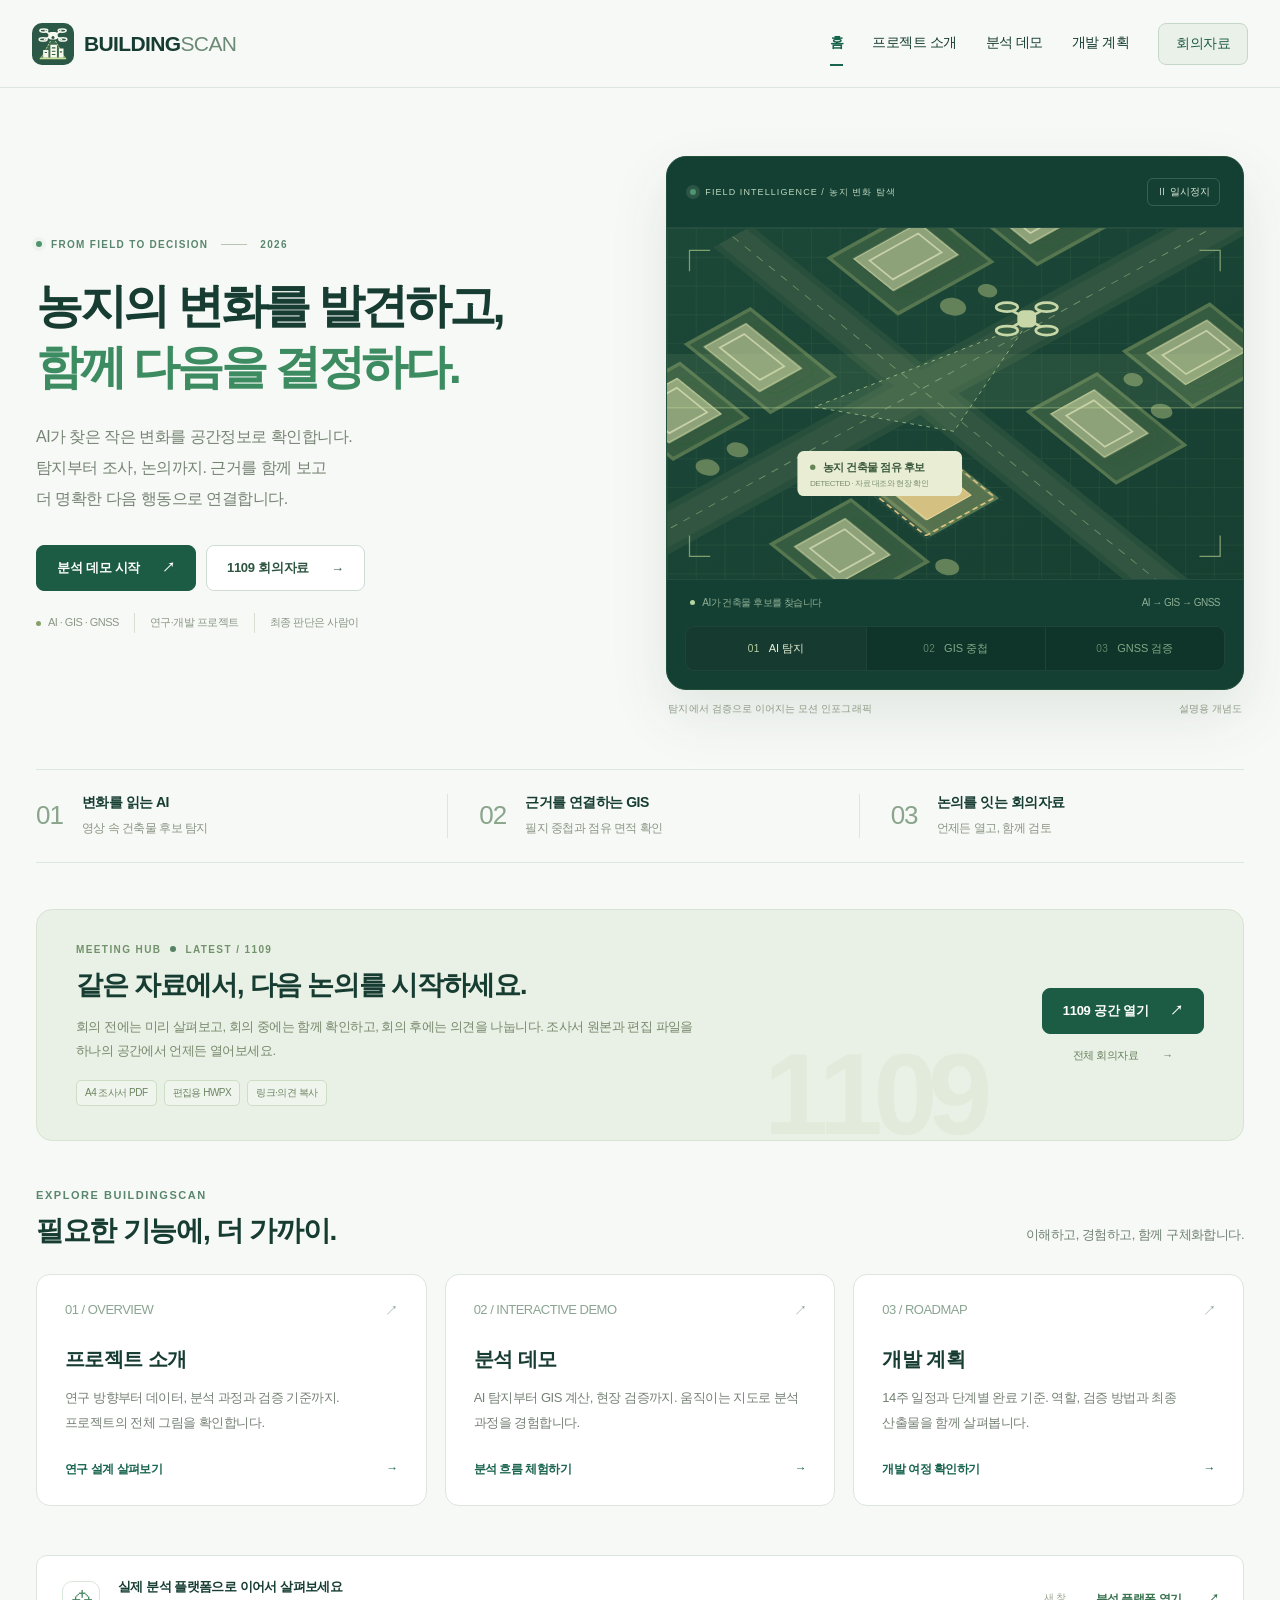
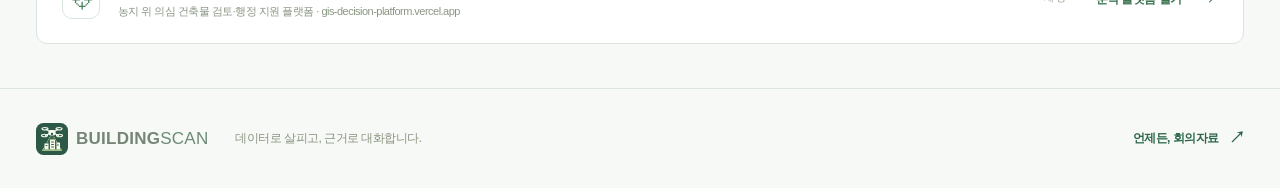
==== commit d7568601: "Improve meeting hub, motion demos, and A4 investigation report" ====
--- a/index.html
+++ b/index.html
@@ -1,80 +1,13 @@
 <!doctype html>
-<html lang="ko">
-  <head>
-    <meta charset="UTF-8" />
-    <meta name="viewport" content="width=device-width, initial-scale=1" />
-    <meta
-      name="description"
-      content="대학생 공동 연구 프로젝트: 드론 항공촬영과 AI를 활용한 건축물 변화 탐지. 프로젝트 킥오프 회의 자료 및 논의 공간."
-    />
-    <title>홈 | BUILDINGSCAN</title>
-    <link rel="icon" type="image/svg+xml" href="building-scan-mark.svg" />
-    <link rel="stylesheet" href="styles.css" />
-    <link rel="stylesheet" href="research.css" />
-    <script src="app.js" defer></script>
-  </head>
-  <body>
-    <a class="skip-link" href="#main-content">본문 바로가기</a>
-    <header class="header">
-      <a class="brand" href="index.html" aria-label="BUILDINGSCAN 홈"
-        ><img
-          class="brand-mark"
-          src="building-scan-mark.svg"
-          width="48"
-          height="48"
-          alt=""
-        /><span class="brand-wordmark"
-          >BUILDING<span class="brand-light">SCAN</span></span
-        ></a
-      >
-      <nav aria-label="주요 메뉴">
-        <a href="index.html" aria-current="page">홈</a
-        ><a href="project.html">프로젝트 소개</a
-        ><a href="analysis.html">분석 데모</a
-        ><a href="roadmap.html">개발 계획</a
-        ><a href="meeting.html">회의 공간</a>
-      </nav>
-      <span class="header-draft">연구·개발계획 v0.2</span>
-    </header>
-    <main id="main-content">
-      <section class="hero" id="overview">
-        <div class="hero-copy">
-          <div class="eyebrow">
-            <span class="live-dot"></span> PROJECT KICKOFF
-            <span class="eyebrow-line"></span> 2026
-          </div>
-          <h1>
-            농지의 현황을 찾고,<br />근거로 다음을 결정하다<span class="green"
-              >.</span
-            >
-          </h1>
-          <p class="intro">
-            AI·GIS·GNSS로 농지 건축물 점유를 정량화하고<br />기록과의 불일치
-            원인과 다음 확인행동을 연구합니다.
-          </p>
-          <div class="hero-buttons">
-            <a class="button primary" href="meeting.html"
-              >회의자료 살펴보기 <span>↗</span></a
-            ><a class="button secondary" href="analysis.html"
-              >분석 화면 살펴보기 <span>↓</span></a
-            >
-          </div>
-          <div class="hero-meta">
-            <span><i class="tiny-dot"></i> 연구·개발계획 v0.2</span
-            ><span>산학 협력 · 학생 참여형</span
-            ><span>14주 연구·개발 제안</span>
-          </div>
-        </div>
-        <div class="hero-visual">
-          <div class="visual-top">
-            <span><span class="live-dot"></span> FIELD EXPLORATION</span
-            ><span>CONCEPT / 01</span>
-          </div>
-          <svg
-            class="city"
+<html lang="ko"><head>
+<meta charset="UTF-8"/><meta name="viewport" content="width=device-width, initial-scale=1"/><meta name="description" content="AI·GIS·GNSS로 농지의 변화를 살피고, 조사 근거와 회의자료를 함께 나누는 BUILDINGSCAN 연구 플랫폼."/><meta name="theme-color" content="#173d33"/>
+<title>홈 | BUILDINGSCAN</title><link rel="icon" type="image/svg+xml" href="building-scan-mark.svg"/><link rel="stylesheet" href="styles.css"/><link rel="stylesheet" href="research.css"/><link rel="stylesheet" href="theme.css"/><link rel="stylesheet" href="home-motion.css"/><script src="home-motion.js" defer></script></head>
+<body><a class="skip-link" href="#main-content">본문 바로가기</a><header class="header"><a class="brand" href="index.html" aria-label="BUILDINGSCAN 홈"><img class="brand-mark" src="building-scan-mark.svg" width="42" height="42" alt=""/><span class="brand-wordmark">BUILDING<span class="brand-light">SCAN</span></span></a><nav aria-label="주요 메뉴"><a href="index.html" aria-current="page">홈</a><a href="project.html">프로젝트 소개</a><a href="analysis.html">분석 데모</a><a href="roadmap.html">개발 계획</a><a href="meeting.html">회의자료</a></nav></header>
+<main id="main-content"><section class="home-hero" aria-labelledby="hero-heading"><div class="hero-copy"><div class="eyebrow"><span class="live-dot"></span>FROM FIELD TO DECISION <span class="eyebrow-line"></span>2026</div><h1 id="hero-heading">농지의 변화를 발견하고,<br/><em>함께 다음을 결정하다.</em></h1><p class="intro">AI가 찾은 작은 변화를 공간정보로 확인합니다.<br/>탐지부터 조사, 논의까지. 근거를 함께 보고<br class="desktop-break"/> 더 명확한 다음 행동으로 연결합니다.</p><div class="hero-buttons"><a class="button primary" href="analysis.html">분석 데모 시작 <span aria-hidden="true">↗</span></a><a class="button secondary" href="meeting.html#1109">1109 회의자료 <span aria-hidden="true">→</span></a></div><div class="hero-meta"><span><i class="tiny-dot"></i> AI · GIS · GNSS</span><span>연구·개발 프로젝트</span><span>최종 판단은 사람이</span></div></div><div class="home-hero-visual"><div class="field-player" data-stage="1"><div class="field-player-top"><span><span class="live-dot"></span>FIELD INTELLIGENCE / 농지 변화 탐색</span><button type="button" data-home-play aria-label="모션 인포그래픽 재생 전환" aria-pressed="true">Ⅱ 일시정지</button></div><svg
+            class="field-map"
             viewBox="0 0 640 390"
             role="img"
-            aria-label="드론이 도시 건축물의 변화를 탐지하는 개념도. 실제 촬영 지도가 아닙니다."
+            aria-label="AI 탐지, GIS 중첩, GNSS 검증으로 이어지는 농지 건축물 조사 개념도. 실제 지도가 아닙니다."
           >
             <defs>
               <pattern
@@ -86,13 +19,13 @@
                 <path
                   d="M32 0H0V32"
                   fill="none"
-                  stroke="#cad4c8"
+                  stroke="#3c6248"
                   stroke-width=".6"
                 />
               </pattern>
               <linearGradient id="bg" x2="1" y2="1">
-                <stop stop-color="#e5eade" />
-                <stop offset="1" stop-color="#cdd9c8" />
+                <stop stop-color="#1c4838" />
+                <stop offset="1" stop-color="#173f32" />
               </linearGradient>
               <filter id="shadow">
                 <feDropShadow
@@ -111,21 +44,21 @@
             >
               <path
                 d="M-80 150H690M270 -100V490"
-                stroke="#b7c4b3"
+                stroke="#284f3b"
                 stroke-width="49"
               />
               <path
                 d="M-80 150H690M270 -100V490"
-                stroke="#f2f2e8"
+                stroke="#315540"
                 stroke-width="35"
               />
               <path
                 d="M-80 150H690M270 -100V490"
-                stroke="#c1cabc"
+                stroke="#709169"
                 stroke-dasharray="8 8"
                 fill="none"
               />
-              <g fill="#c2cebc" stroke="#f2f3e9" stroke-width="4">
+              <g fill="#355b40" stroke="#55764f" stroke-width="4">
                 <rect x="18" y="-5" width="94" height="89" />
                 <rect x="135" y="-20" width="81" height="111" />
                 <rect x="323" y="-27" width="119" height="91" />
@@ -136,8 +69,8 @@
                 <rect x="459" y="223" width="108" height="90" />
               </g>
               <g
-                fill="#eeeede"
-                stroke="#899b82"
+                fill="#8da279"
+                stroke="#b7c494"
                 stroke-width="1.5"
                 filter="url(#shadow)"
               >
@@ -145,25 +78,25 @@
                   d="M30 8h66v58H30zM146 -8h53v73h-53zM341 -13h82v52h-82zM488 4h56v63h-56zM28 235h64v59H28zM152 236h55v43h-55zM345 244h55v71h-55zM474 237h76v51h-76z"
                 />
               </g>
-              <g fill="none" stroke="#fafbef" stroke-width="2">
+              <g fill="none" stroke="#c7d0a7" stroke-width="2">
                 <path
                   d="M39 17h48v40H39zM157 1h31v53h-31zM351 -3h62v31h-62zM498 14h36v43h-36zM38 245h44v39H38zM355 254h35v51h-35zM484 247h56v31h-56z"
                 />
               </g>
-              <path d="M153 235h56v45h-56z" fill="#d99e53" stroke="#95602a" />
+              <path class="home-target" d="M153 235h56v45h-56z" fill="#d1bb7d" stroke="#ead69a" />
               <rect
                 x="137"
                 y="221"
                 width="88"
                 height="74"
                 rx="2"
-                fill="#e8b863"
+                fill="#e2d18f"
                 fill-opacity=".2"
-                stroke="#b37530"
+                stroke="#d8c17f"
                 stroke-width="2"
                 stroke-dasharray="6 4"
               />
-              <g fill="#8ca880">
+              <g fill="#64825a">
                 <circle cx="36" cy="111" r="11" />
                 <circle cx="75" cy="110" r="10" />
                 <circle cx="371" cy="87" r="12" />
@@ -175,15 +108,15 @@
             </g>
             <path
               d="M400 107L319 226L164 199Z"
-              fill="#457b63"
+              fill="#badb9c"
               fill-opacity=".08"
-              stroke="#638776"
+              stroke="#99b883"
               stroke-dasharray="4 5"
             />
-            <g
+            <g class="home-drone"><g
               transform="translate(400 101)"
-              stroke="#294f40"
-              fill="#e7eee0"
+              stroke="#c7d7a7"
+              fill="#345d42"
               stroke-width="3"
             >
               <path d="M-18-10L18 10M-18 10L18-10" />
@@ -197,130 +130,18 @@
                 width="18"
                 height="16"
                 rx="5"
-                fill="#294f40"
+                fill="#c7d7a7"
               />
-            </g>
+            </g></g>
             <path
               d="M25 48V25h23M592 25h23v23M615 342v23h-23M48 365H25v-23"
               fill="none"
-              stroke="#63816e"
+              stroke="#809f70"
               stroke-width="1.4"
             />
-          </svg>
-          <div class="visual-callout">
-            <span class="target-icon">⌖</span>
-            <div>
-              <strong>농지 건축물 점유 후보</strong
-              ><small>AI 탐지 → GIS 계산 → GNSS 검증</small>
-            </div>
-            <span class="pill">AI ASSISTED</span>
-          </div>
-          <div class="visual-bottom">
-            <span>항공촬영 기반 분석 개념도</span
-            ><span>실제 지역·촬영 데이터 아님</span>
-          </div>
-        </div>
-      </section>
-      <div class="principles">
-        <div>
-          <span class="number">01</span>
-          <p>
-            <strong>탐지에서 검증까지</strong
-            ><small>하나의 흐름으로 연결</small>
-          </p>
-        </div>
-        <div>
-          <span class="number">02</span>
-          <p>
-            <strong>필지별 점유 정량화</strong
-            ><small>면적·비율·오차 함께 확인</small>
-          </p>
-        </div>
-        <div>
-          <span class="number">03</span>
-          <p>
-            <strong>최종 판단은 사람이</strong
-            ><small>자료 대조와 현장 확인 지원</small>
-          </p>
-        </div>
-        <div class="principle-note">
-          이번 회의의 목표<span
-            >작게 시작할 범위와<br />함께할 역할을 정합니다.</span
-          >
-        </div>
-      </div>
-      <section class="section portal-section">
-        <div class="section-heading">
-          <div>
-            <div class="eyebrow">EXPLORE THE PROJECT</div>
-            <h2>프로젝트를 함께 살펴보세요</h2>
-          </div>
-          <p>소개부터 회의까지, 필요한 공간으로 이동하세요.</p>
-        </div>
-        <div class="portal-grid">
-          <a class="portal-card" href="project.html"
-            ><div class="portal-card-top">
-              <span>01</span><span aria-hidden="true">↗</span>
-            </div>
-            <h3>프로젝트 소개</h3>
-            <p>
-              데이터 역할, 점유 정량화, 불일치 진단과 연구질문을 함께
-              확인합니다.
-            </p>
-            <span class="portal-link"
-              >프로젝트 소개 보기 <span aria-hidden="true">→</span></span
-            ></a
-          ><a class="portal-card" href="analysis.html"
-            ><div class="portal-card-top">
-              <span>02</span><span aria-hidden="true">↗</span>
-            </div>
-            <h3>분석 데모</h3>
-            <p>이전·현재 시점을 전환하며 의심 영역과 검토 정보를 살펴봅니다.</p>
-            <span class="portal-link"
-              >분석 데모 보기 <span aria-hidden="true">→</span></span
-            ></a
-          ><a class="portal-card" href="roadmap.html"
-            ><div class="portal-card-top">
-              <span>03</span><span aria-hidden="true">↗</span>
-            </div>
-            <h3>개발 계획</h3>
-            <p>
-              14주 일정, 5개 완료 관문, 역할·검증 기준과 최종 산출물을
-              확인합니다.
-            </p>
-            <span class="portal-link"
-              >개발 계획 보기 <span aria-hidden="true">→</span></span
-            ></a
-          ><a class="portal-card" href="meeting.html"
-            ><div class="portal-card-top">
-              <span>04</span><span aria-hidden="true">↗</span>
-            </div>
-            <h3>회의 공간</h3>
-            <p>
-              회의자료 폴더에서 이미지 10장을 순서대로 보고 원본을
-              다운로드합니다.
-            </p>
-            <span class="portal-link"
-              >회의자료 열기 <span aria-hidden="true">→</span></span
-            ></a
-          >
-        </div>
-      </section>
-    </main>
-    <footer>
-      <a class="brand" href="index.html" aria-label="BUILDINGSCAN 홈"
-        ><img
-          class="brand-mark"
-          src="building-scan-mark.svg"
-          width="48"
-          height="48"
-          alt=""
-        /><span class="brand-wordmark"
-          >BUILDING<span class="brand-light">SCAN</span></span
-        ></a
-      >
-      <p>AI는 찾고, GIS는 계산하고, GNSS는 검증합니다.</p>
-      <span>RESEARCH PLAN · v0.2</span>
-    </footer>
-  </body>
-</html>
+          <g class="home-gis-layer" transform="translate(308 188) rotate(-29) skewX(22) translate(-280 -170)" fill="none" stroke="#c1d7a4" stroke-width="2"><rect x="135" y="220" width="92" height="78" rx="2"/><path d="M132 218h98v83h-98z" stroke-dasharray="3 4" opacity=".4"/></g><g class="home-scan-line"><rect x="0" y="140" width="640" height="60" fill="#c6df9c" opacity=".08"/><path d="M0 200H640" stroke="#c6df9c" stroke-opacity=".55"/></g><g class="home-target-label" transform="translate(145 248)"><rect width="183" height="50" rx="7" fill="#e8edd4"/><circle cx="17" cy="18" r="3" fill="#648458"/><text x="28" y="22" fill="#3a593c" font-size="12" font-weight="600">농지 건축물 점유 후보</text><text x="14" y="39" fill="#7c906f" font-size="9">DETECTED · 자료 대조와 현장 확인</text></g><g class="home-verify" transform="translate(470 290)"><circle r="20" fill="#bed5a0" fill-opacity=".1" stroke="#a6c78f"/><path d="M-7 0l5 5 10-11" fill="none" stroke="#d4e5b5" stroke-width="2"/></g></svg><div class="field-player-bottom"><span><i></i><span data-home-label>AI가 건축물 후보를 찾습니다</span></span><span>AI → GIS → GNSS</span></div><div class="field-stages" aria-label="분석 흐름 단계"><button type="button" data-home-stage="1" aria-pressed="true"><strong>01</strong>AI 탐지</button><button type="button" data-home-stage="2" aria-pressed="false"><strong>02</strong>GIS 중첩</button><button type="button" data-home-stage="3" aria-pressed="false"><strong>03</strong>GNSS 검증</button></div></div><div class="field-caption"><span>탐지에서 검증으로 이어지는 모션 인포그래픽</span><span>설명용 개념도</span></div></div></section>
+<div class="home-proof" aria-label="프로젝트 핵심 가치"><div><span>01</span><div><strong>변화를 읽는 AI</strong><small>영상 속 건축물 후보 탐지</small></div></div><div><span>02</span><div><strong>근거를 연결하는 GIS</strong><small>필지 중첩과 점유 면적 확인</small></div></div><div><span>03</span><div><strong>논의를 잇는 회의자료</strong><small>언제든 열고, 함께 검토</small></div></div></div>
+<section class="home-meeting" aria-labelledby="meeting-heading"><div><div class="eyebrow">MEETING HUB <span class="live-dot"></span>LATEST / 1109</div><h2 id="meeting-heading">같은 자료에서, 다음 논의를 시작하세요.</h2><p>회의 전에는 미리 살펴보고, 회의 중에는 함께 확인하고, 회의 후에는 의견을 나눕니다. 조사서 원본과 편집 파일을 하나의 공간에서 언제든 열어보세요.</p><div class="home-meeting-meta"><span>A4 조사서 PDF</span><span>편집용 HWPX</span><span>링크·의견 복사</span></div></div><div class="home-meeting-actions"><a class="button primary" href="meeting.html#1109">1109 공간 열기 <span aria-hidden="true">↗</span></a><a href="meeting.html">전체 회의자료 <span aria-hidden="true">→</span></a></div></section>
+<section class="section home-tools" aria-labelledby="tools-heading"><div class="section-heading"><div><div class="eyebrow">EXPLORE BUILDINGSCAN</div><h2 id="tools-heading">필요한 기능에, 더 가까이.</h2></div><p>이해하고, 경험하고, 함께 구체화합니다.</p></div><div class="portal-grid"><a class="portal-card" href="project.html"><div class="portal-card-top"><span>01 / OVERVIEW</span><span aria-hidden="true">↗</span></div><h3>프로젝트 소개</h3><p>연구 방향부터 데이터, 분석 과정과 검증 기준까지. 프로젝트의 전체 그림을 확인합니다.</p><span class="portal-link">연구 설계 살펴보기 <span aria-hidden="true">→</span></span></a><a class="portal-card" href="analysis.html"><div class="portal-card-top"><span>02 / INTERACTIVE DEMO</span><span aria-hidden="true">↗</span></div><h3>분석 데모</h3><p>AI 탐지부터 GIS 계산, 현장 검증까지. 움직이는 지도로 분석 과정을 경험합니다.</p><span class="portal-link">분석 흐름 체험하기 <span aria-hidden="true">→</span></span></a><a class="portal-card" href="roadmap.html"><div class="portal-card-top"><span>03 / ROADMAP</span><span aria-hidden="true">↗</span></div><h3>개발 계획</h3><p>14주 일정과 단계별 완료 기준. 역할, 검증 방법과 최종 산출물을 함께 살펴봅니다.</p><span class="portal-link">개발 여정 확인하기 <span aria-hidden="true">→</span></span></a></div></section>
+<aside class="home-external"><div><span class="home-external-icon" aria-hidden="true">⌖</span><div><strong>실제 분석 플랫폼으로 이어서 살펴보세요</strong><p>농지 위 의심 건축물 검토·행정 지원 플랫폼 · gis-decision-platform.vercel.app</p></div></div><a href="https://gis-decision-platform.vercel.app/" target="_blank" rel="noopener noreferrer"><small>새 창</small>분석 플랫폼 열기 <span aria-hidden="true">↗</span></a></aside></main>
+<footer><a class="brand" href="index.html" aria-label="BUILDINGSCAN 홈"><img class="brand-mark" src="building-scan-mark.svg" width="42" height="42" alt=""/><span class="brand-wordmark">BUILDING<span class="brand-light">SCAN</span></span></a><p>데이터로 살피고, 근거로 대화합니다.</p><a class="meeting-access" href="meeting.html">언제든, 회의자료 <span aria-hidden="true">↗</span></a></footer></body></html>
--- a/styles.css
+++ b/styles.css
@@ -1,4 +1,3 @@
-@import url('https://fonts.googleapis.com/css2?family=Noto+Sans+KR:wght@400;500;600;700;800;900&display=swap');
 :root{--ink:#24392f;--green:#315d49;--muted:#778077;--line:#e1e5db;--paper:#fafbf6;--white:#fff;--accent:#e3edc9}*{box-sizing:border-box}html{scroll-behavior:smooth;scroll-padding-top:95px}body{margin:0;color:var(--ink);background:var(--paper);font-family:'Noto Sans KR',system-ui,sans-serif;font-size:14px;letter-spacing:-.035em}a{color:inherit;text-decoration:none}button,textarea{font:inherit}button,a,input,textarea{-webkit-tap-highlight-color:transparent}button,a{touch-action:manipulation}button{cursor:pointer}a:focus-visible,button:focus-visible,textarea:focus-visible{outline:3px solid #b28a39;outline-offset:5px}.header{height:90px;max-width:1440px;padding:0 5%;margin:auto;display:flex;align-items:center;gap:35px;border-bottom:1px solid var(--line)}.brand{display:flex;align-items:center;font-size:20px;letter-spacing:.015em;font-weight:800;white-space:nowrap}.brand-icon{display:grid;place-items:center;width:34px;height:34px;margin-right:9px;background:var(--green);color:white;border-radius:7px;font-size:25px}.brand-light{font-weight:400}.brand-divider{height:16px;width:1px;background:#cdd3c8;margin:0 17px}.brand-caption{font-size:11px;letter-spacing:-.02em;font-weight:500;color:var(--muted)}nav{display:flex;gap:28px;margin-left:auto;font-size:12px;font-weight:500}nav a:hover{color:#729146}.header-cta{background:#eef1e6;padding:11px 15px;border:1px solid #dce1d1;border-radius:6px;font-size:12px;font-weight:600}.header-cta span{margin-left:15px}main{max-width:1288px;padding:0 32px;margin:auto}.hero{display:grid;grid-template-columns:1.08fr 1fr;gap:50px;padding:64px 0 47px;align-items:center}.eyebrow{font-size:10px;letter-spacing:.13em;font-weight:600;color:var(--green);display:flex;align-items:center;gap:9px}.live-dot{display:inline-block;vertical-align:middle;height:6px;width:6px;background:#588266;border-radius:50%;flex-shrink:0}.eyebrow-line{width:26px;height:1px;background:#bac4b2;margin:0 4px}h1{font-size:clamp(29px,3.1vw,45px);line-height:1.42;font-weight:800;letter-spacing:-.062em;margin:21px 0 19px;white-space:nowrap}.green{color:#6c8d43}.intro{font-size:15px;line-height:1.95;color:#778075;margin:0}.hero-buttons{display:flex;gap:11px;margin-top:29px}.button{border:0;border-radius:5px;display:inline-flex;align-items:center;justify-content:center;gap:24px;padding:13px 18px;font-size:12px;font-weight:500;transition:background .2s,transform .2s}.button:hover{transform:translateY(-2px)}.primary{background:var(--green);color:#fff}.primary:hover{background:#234936}.secondary{border:1px solid #d9dfcf;background:transparent}.hero-meta{display:flex;gap:15px;font-size:10px;color:#889080;margin-top:24px}.hero-meta>span+span{border-left:1px solid #d9dfd0;padding-left:15px}.tiny-dot{width:5px;height:5px;background:#87a069;display:inline-block;border-radius:50%;margin-right:5px}.hero-visual{border:1px solid #d8dfd1;border-radius:12px;overflow:hidden;background:#e4eadf;position:relative}.visual-top,.visual-bottom{padding:15px 18px;display:flex;justify-content:space-between;align-items:center;font-size:8px;letter-spacing:.08em;color:#5d7560}.visual-top{border-bottom:1px solid #d6dece}.visual-top .live-dot{margin-right:6px}.visual-bottom{font-size:9px;letter-spacing:0;background:#edf0e5}.city{display:block;width:100%;height:auto}.visual-callout{position:absolute;left:22px;bottom:61px;right:22px;padding:13px 15px;border:1px solid #fff8;background:#fffffff0;box-shadow:0 6px 20px #344d3810;border-radius:7px;display:flex;align-items:center;gap:12px}.visual-callout strong{font-size:12px}.visual-callout small{display:block;font-size:10px;color:var(--muted);margin-top:3px}.target-icon{background:#edf1e6;border-radius:7px;padding:2px 9px;font-size:24px}.pill{font-size:8px;letter-spacing:.07em;background:#edf1df;color:#63813e;padding:7px 8px;border-radius:4px;margin-left:auto;white-space:nowrap}.principles{display:grid;grid-template-columns:repeat(3,1fr) 1.2fr;border-top:1px solid var(--line);border-bottom:1px solid var(--line);padding:23px 0;gap:20px}.principles>div{display:flex;align-items:center;gap:15px}.principles>div+div{border-left:1px solid var(--line);padding-left:27px}.number{font-size:26px;font-weight:400;color:#a0ad90;letter-spacing:-.06em}.principles p{margin:0}.principles strong{font-size:12px;font-weight:600}.principles small{display:block;font-size:10px;color:var(--muted);margin-top:5px}.principles .principle-note{font-size:10px;color:#7d896d;gap:18px}.principle-note span{font-size:11px;line-height:1.75;color:#52614c}.section{padding:57px 0 0}.section-heading{display:flex;justify-content:space-between;align-items:flex-end;gap:20px;margin-bottom:25px}.section-heading h2{font-size:25px;letter-spacing:-.055em;font-weight:700;margin:10px 0 0}.section-heading>p{font-size:11px;color:var(--muted);margin:0 0 4px}.workflow{display:grid;grid-template-columns:repeat(4,1fr);gap:14px}.workflow article{position:relative;padding:24px;border:1px solid var(--line);border-radius:8px;background:#fffefa}.step-icon{display:inline-grid;place-items:center;border:1px solid #e0e6d8;background:#f0f4e9;border-radius:9px;width:35px;height:35px;font-size:24px;color:#638259}.step-no{position:absolute;right:22px;top:34px;font-size:9px;letter-spacing:.1em;color:#98a18f}h3{font-size:16px;margin:18px 0 9px;font-weight:600}.workflow p{font-size:11px;line-height:1.9;color:var(--muted);margin:0}.tags{display:flex;gap:6px;margin-top:20px}.tags span{font-size:9px;border:1px solid #e5e9df;border-radius:3px;padding:4px 7px;color:#7a8570}.outline-badge{font-size:10px;color:#7d846f;padding:7px 10px;border:1px solid #dee3d6;border-radius:4px;white-space:nowrap}.demo{display:grid;grid-template-columns:1.8fr 1fr;border:1px solid #d9dfd0;border-radius:9px;overflow:hidden;background:white}.demo-map{min-width:0;background:#e9ede3}.map-toolbar{display:flex;align-items:center;justify-content:space-between;background:#f2f4eb;border-bottom:1px solid #dbe1d2;padding:14px 20px;font-size:11px;font-weight:600;gap:10px}.map-toolbar small{font-weight:400;font-size:9px;color:var(--muted);margin-left:8px}.segmented{display:flex;gap:3px;border:1px solid #d5ddcc;padding:3px;border-radius:5px}.segmented button{background:none;border:0;border-radius:3px;font-size:10px;color:#717c67;padding:6px 10px}.segmented button.active{background:var(--green);color:white}#analysis-map{width:100%;display:block;min-height:220px}.map-legend{display:flex;align-items:center;padding:14px 20px;gap:15px;font-size:9px;border-top:1px solid #dce2d2;color:#718168}.legend-square{display:inline-block;width:8px;height:8px;margin-right:6px}.normal{background:#bdcbb3}.changed{background:#ddb477}.map-legend>span:last-child{margin-left:auto;font-size:8px}.inspection{padding:26px;border-left:1px solid #d9dfd0}.inspection-top{display:flex;justify-content:space-between;align-items:center}.inspection-top .eyebrow{font-size:8px}.status{font-size:9px;color:#9b702f;background:#faf0d9;padding:5px 8px;border-radius:4px}.inspection h3{font-size:22px;margin:19px 0}.inspection h3 span{font-size:11px;font-weight:400;color:var(--muted);margin-left:8px}dl{margin:0}dl>div{display:flex;justify-content:space-between;border-top:1px solid #eef0e8;padding:11px 0;font-size:10px}dt{color:#88907f}dd{margin:0}.review-note{margin:17px 0;background:#f4f6ee;padding:14px;border-radius:5px}.review-note strong{font-size:11px;font-weight:600}.review-note p{font-size:10px;line-height:1.9;color:#7d8873;margin:7px 0 0}.inspection>a{display:flex;justify-content:space-between;font-size:10px;color:var(--green);font-weight:500}.roadmap{display:grid;grid-template-columns:repeat(4,1fr);border-top:1px solid #bcccae;padding-top:23px;gap:25px}.roadmap article{position:relative}.roadmap article:before{content:'';width:7px;height:7px;background:#6d8856;border:4px solid var(--paper);box-sizing:content-box;border-radius:50%;position:absolute;top:-31px;left:-4px}.roadmap article>span{font-size:9px;color:#81916d;letter-spacing:.08em}.roadmap h3{font-size:14px;margin:12px 0 8px}.roadmap p{font-size:11px;color:var(--muted);line-height:1.8;max-width:220px}.roadmap small{font-size:9px;color:#99a18e}.roadmap b{font-weight:400;color:#627157;margin-left:7px}.scope{margin-top:28px;display:flex;gap:25px;align-items:center;background:#eef2e5;border:1px solid #e0e7d3;border-radius:6px;padding:18px 23px}.scope-label{font-size:11px;font-weight:600;white-space:nowrap}.scope p{margin:0}.scope p strong{font-weight:500;font-size:11px}.scope p span{display:block;font-size:10px;color:#7c896f;margin-top:5px}.scope .pill{font-size:7px}.meeting-section{padding-bottom:52px}.meeting-grid{display:grid;grid-template-columns:1fr 1fr;gap:25px}.agenda,.notes{background:#fffefa;border:1px solid var(--line);border-radius:8px;padding:23px}.agenda-head{display:flex;align-items:center;justify-content:space-between;margin-bottom:12px}.agenda-head h3{margin:0;font-size:14px}.agenda-head>span{font-size:9px;color:#8a947e}.agenda-item{display:flex;align-items:center;gap:13px;padding:15px 0;border-bottom:1px solid #edf0e6;cursor:pointer;position:relative}.agenda-item:last-child{border:0;padding-bottom:0}.agenda-item input{position:absolute;left:0;opacity:0;width:20px;height:20px}.checkmark{width:18px;height:18px;border:1px solid #cdd6c2;border-radius:4px;flex-shrink:0;display:grid;place-items:center}.agenda-item input:checked+.checkmark{background:var(--green);border-color:var(--green)}.agenda-item input:checked+.checkmark:after{content:'✓';color:white;font-size:12px}.agenda-item input:focus-visible+.checkmark{outline:3px solid #b28a39;outline-offset:3px}.agenda-item input:checked~span strong{color:#819474}.agenda-item strong{font-size:11px;font-weight:500}.agenda-item small{display:block;font-size:9px;color:#909783;line-height:1.65;margin-top:4px}.agenda-item em{margin-left:auto;font-size:10px;font-style:normal;color:#859279;white-space:nowrap}.notes{display:flex;flex-direction:column}.notes>label{font-size:10px;color:#8b9580;margin:3px 0 13px}textarea{resize:vertical;width:100%;min-height:224px;flex:1;border:1px solid #e4e8dd;border-radius:5px;background:#f8f9f3;padding:15px;font-size:11px;line-height:1.9;color:var(--ink)}textarea::placeholder{color:#a0aa93}.notes-footer{display:flex;align-items:center;justify-content:space-between;gap:10px;margin-top:13px}.notes-footer>span{font-size:9px;color:#8c987d}.notes-footer .button{font-size:10px;padding:10px 13px;gap:12px}.roles{display:grid;grid-template-columns:repeat(4,1fr);gap:20px;margin-top:26px;padding:23px 0;border-top:1px solid var(--line);border-bottom:1px solid var(--line)}.roles>div+div{border-left:1px solid var(--line);padding-left:24px}.roles span{font-size:8px;letter-spacing:.12em;color:#8b9a79}.roles h3{font-size:12px;margin:9px 0 6px}.roles p{font-size:10px;color:#89917f;margin:0;line-height:1.7}.check-before{margin-top:22px;border-left:2px solid #b6c69d;padding-left:15px}.check-before strong{font-size:10px;font-weight:500}.check-before p{font-size:10px;color:#818d74;line-height:1.8;margin:5px 0}.check-before>span{font-size:9px;color:#9ba38f}footer{max-width:1440px;border-top:1px solid var(--line);margin:auto;padding:25px 5%;display:flex;align-items:center;gap:27px}footer .brand{font-size:15px}footer p{font-size:10px;color:#8a9480}footer>span{margin-left:auto;font-size:8px;letter-spacing:.09em;color:#9ca48f}@media(min-width:1500px){.hero{padding-top:76px;padding-bottom:60px}.section{padding-top:66px}}@media(max-width:1100px){.brand-caption,.brand-divider{display:none}.hero{gap:25px}h1{font-size:34px}.hero-meta{gap:9px;font-size:8px}.hero-meta>span+span{padding-left:9px}.principles>div+div{padding-left:15px}.principles .principle-note{gap:9px}.workflow article{padding:19px}.step-no{right:17px}.demo{grid-template-columns:1.65fr 1fr}.inspection{padding:21px}.scope .pill{display:none}}@media(max-width:800px){.header{height:73px;padding:0 24px;gap:20px}nav{gap:16px;font-size:11px}.header-cta{display:none}.hero{grid-template-columns:1fr 1fr;gap:20px;padding-top:40px}h1{font-size:28px}.intro{font-size:12px}.hero-buttons{gap:7px}.button{font-size:10px;padding:12px;gap:12px}.hero-meta{flex-wrap:wrap;gap:8px}.hero-meta>span:last-child{display:none}.visual-top{font-size:6px;padding:12px}.visual-callout{left:12px;right:12px;bottom:47px;padding:9px;gap:7px}.visual-callout .pill{display:none}.visual-callout strong{font-size:10px}.visual-callout small{font-size:8px}.visual-bottom{font-size:7px;padding:12px}.principles{grid-template-columns:repeat(3,1fr)}.principles .principle-note{display:none}.section-heading h2{font-size:22px}.section-heading>p{max-width:180px;line-height:1.7;font-size:10px}.workflow{grid-template-columns:repeat(2,1fr)}.demo{grid-template-columns:1fr}.inspection{border-left:0;border-top:1px solid var(--line)}.inspection dl{display:grid;grid-template-columns:repeat(3,1fr);gap:15px}.inspection dl>div{display:block}.inspection dd{margin-top:8px}.review-note{margin:10px 0}.roadmap{gap:15px}.roadmap h3{font-size:12px}.roadmap p{font-size:10px}.roadmap small{display:block}.roadmap b{display:block;margin:4px 0}.scope{gap:15px;padding:17px}.meeting-grid{gap:15px}.agenda,.notes{padding:17px}.roles{gap:12px}.roles>div+div{padding-left:12px}footer p{display:none}}@media(max-width:580px){main{padding:0 22px}.header{padding:0 22px;height:67px}.brand{font-size:17px}.brand-icon{width:29px;height:29px;font-size:21px}nav{gap:14px;margin-left:auto}nav a{font-size:10px}nav a:first-child{display:none}.hero{grid-template-columns:1fr;padding:36px 0 28px;gap:28px}.hero-copy .eyebrow{font-size:9px}h1{font-size:33px;margin-top:18px}.intro{font-size:13px}.hero-buttons{margin-top:24px}.button{font-size:11px;padding:13px 16px}.hero-meta{font-size:9px;margin-top:18px}.hero-meta>span:last-child{display:inline}.hero-visual{max-width:100%}.city{max-height:245px}.visual-top{font-size:8px}.visual-bottom{font-size:8px}.visual-callout{left:17px;right:17px;bottom:48px;padding:10px 13px}.visual-callout strong{font-size:12px}.visual-callout small{font-size:9px}.visual-callout .pill{display:inline}.principles{gap:12px;padding:20px 0}.principles>div{display:block}.principles>div+div{padding-left:12px}.number{font-size:20px}.principles strong{display:block;font-size:10px;margin-top:7px}.principles small{font-size:8px;line-height:1.6}.section{padding-top:39px}.section-heading{display:block;margin-bottom:20px}.section-heading h2{font-size:21px}.section-heading>p{max-width:none;font-size:10px;margin-top:10px}.section-heading .outline-badge{display:inline-block;margin-top:12px;font-size:9px}.workflow{gap:10px}.workflow article{padding:17px 14px}.step-no{right:13px;font-size:8px;top:28px}.step-icon{width:29px;height:29px;font-size:21px}.workflow h3{font-size:14px;margin-top:15px}.workflow p{font-size:10px}.tags{gap:4px;margin-top:15px}.tags span{font-size:8px;padding:4px 5px}.map-toolbar{padding:12px;font-size:10px}.map-toolbar small{display:none}.segmented button{font-size:9px;padding:5px 8px}#analysis-map{min-height:185px}.map-legend{padding:12px;gap:12px;font-size:8px}.map-legend>span:last-child{display:none}.inspection{padding:20px}.inspection dl{gap:10px}.inspection dl>div{font-size:9px}.roadmap{grid-template-columns:1fr 1fr;border-top:0;gap:26px 18px;padding-top:0}.roadmap article{border-top:1px solid #cdd7c2;padding-top:17px}.roadmap article:before{top:-8px}.roadmap h3{font-size:13px}.roadmap p{font-size:10px}.scope{align-items:flex-start;flex-direction:column;gap:7px;margin-top:23px}.scope p strong{font-size:10px;line-height:1.8}.scope p span{font-size:9px;line-height:1.8}.meeting-grid{grid-template-columns:1fr}.agenda-item strong{font-size:12px}.agenda-item small{font-size:10px}.agenda-item{padding:15px 0}.notes{min-height:345px}.roles{grid-template-columns:1fr 1fr;gap:22px}.roles>div+div{padding-left:0;border-left:0}.roles h3{font-size:12px}.roles p{font-size:9px}.check-before p{font-size:9px}.meeting-section{padding-bottom:35px}footer{padding:23px 22px;justify-content:space-between;gap:10px}footer>span{font-size:6px}footer .brand{font-size:13px}}@media(prefers-reduced-motion:reduce){html{scroll-behavior:auto}.button{transition:none}}@media print{.header{position:static}nav,.header-cta,.hero-buttons,.notes-footer,.segmented{display:none}body{background:white}.section{break-inside:avoid;padding-top:25px}.hero{padding:25px 0}.hero-visual{max-width:360px}main{padding:0}.meeting-grid{grid-template-columns:1fr 1fr}textarea{min-height:230px}.section-heading h2{font-size:20px}footer{padding:15px 0}a{color:var(--ink)}}
 
 /* Shared multi-page navigation and home directory */
--- a/research.css
+++ b/research.css
@@ -757,3 +757,40 @@
 .hero h1 {
   white-space: normal;
 }
+
+/* Project topic pages share the same navigation on desktop and mobile. */
+.project-topics a,
+.project-topics a:first-child {
+  display: inline-flex;
+  align-items: center;
+  min-height: 42px;
+}
+.project-topics a[aria-current="page"] {
+  background: var(--green);
+  border-color: var(--green);
+  color: white;
+  font-weight: 600;
+}
+.project-topic-grid {
+  display: grid;
+  grid-template-columns: repeat(3, minmax(0, 1fr));
+  gap: 18px;
+}
+.project-directory {
+  padding-bottom: 10px;
+}
+.research-page .breadcrumb {
+  flex-wrap: wrap;
+}
+.research-page .page-navigation > a {
+  min-width: 0;
+  line-height: 1.7;
+}
+@media (max-width: 900px) {
+  .project-topic-grid { grid-template-columns: repeat(2, minmax(0, 1fr)); }
+}
+@media (max-width: 580px) {
+  .project-topic-grid { grid-template-columns: 1fr; }
+  .research-page .page-navigation { gap: 12px; flex-wrap: wrap; }
+  .research-page .page-navigation > a { font-size: 11px; }
+}
--- a/theme.css
+++ b/theme.css
@@ -0,0 +1,20 @@
+/* Shared visual language: clear type, quiet surfaces, and a visible meeting hub. */
+:root{--ink:#173d33;--green:#19644e;--muted:#61766d;--line:#dce5df;--paper:#f7f9f6;--accent:#dceee2;--white:#fff}
+html{scroll-padding-top:125px}
+body{font-family:"Segoe UI","Malgun Gothic","Apple SD Gothic Neo",sans-serif;letter-spacing:-.035em;font-size:15px;-webkit-font-smoothing:antialiased;word-break:keep-all;overflow-wrap:anywhere}
+.header{position:sticky;top:0;z-index:20;max-width:none;height:88px;padding:0 max(32px,calc((100vw - 1280px)/2));gap:30px;background:#f7f9f6f5;backdrop-filter:blur(16px);border-bottom:1px solid #dce5df}
+.header .brand{font-size:21px;letter-spacing:-.03em}.header .brand-mark{width:42px;height:42px}.brand .brand-light{color:#6b8b76;font-weight:400}
+.header nav{font-size:14px;gap:29px;align-items:center}.header nav a{padding:12px 0;font-size:14px;font-weight:500}.header nav a[aria-current=page]{font-weight:700}
+.header nav a[href="meeting.html"]{padding:11px 17px;border:1px solid #c4d7c9;border-radius:8px;background:#e9f1e9;color:#235d46}.header nav a[href="meeting.html"]:hover{background:#d9e9dc;border-color:#83aa91}.header nav a[href="meeting.html"][aria-current=page]{background:#1b5943;border-color:#1b5943;color:white}
+.header-draft{display:none}main{max-width:1288px;padding:0 36px}.button{font-family:inherit;min-height:45px;border-radius:8px;font-size:13px;font-weight:600;letter-spacing:-.02em;gap:22px;padding:13px 20px}.button.primary{background:#1c5c45;border:1px solid #1c5c45;color:#fff}.button.primary:hover{background:#104532}.button.secondary{background:#fff;border:1px solid #cfdcd2;color:#2e5641}.button:hover{transform:translateY(-1px)}
+.eyebrow{font-size:11px;letter-spacing:.14em;font-weight:600;color:#59866c}.page-intro{padding-top:34px;padding-bottom:35px}.breadcrumb{font-size:12px;margin-bottom:30px}.page-intro h1{font-size:clamp(30px,3.5vw,46px);line-height:1.35;letter-spacing:-.055em;margin:18px 0 16px;white-space:normal}.page-intro>p{font-size:15px;line-height:1.9;color:#65796d}.section{padding-top:46px}.section-heading{align-items:end;margin-bottom:26px}.section-heading h2{font-size:28px;line-height:1.4;letter-spacing:-.045em}.section-heading>p{font-size:13px;line-height:1.8;color:#708074}.outline-badge{font-size:11px;padding:9px 13px;color:#76836c;border-color:#dbe3d4;background:#f2f5ec}
+.portal-card{background:white;border:1px solid #dce5df;border-radius:14px;padding:27px;transition:transform .2s,box-shadow .2s,border-color .2s}.portal-card:hover{background:#fff;border-color:#92b69b;box-shadow:0 10px 30px #173d3309;transform:translateY(-3px)}.portal-card h3{font-size:20px;line-height:1.5;margin:23px 0 12px}.portal-card p{font-size:13px;line-height:1.9;color:#758175}.portal-link{font-size:12px}.portal-card-top{color:#8aa591;font-size:13px}
+.research-page .research-cards article{background:#fff;border-radius:13px;padding:26px}.research-page p,.research-page li{line-height:1.95}.section-lead{font-size:15px}.research-cards p{font-size:14px}.research-cards h3{font-size:19px}.table-scroll{border-radius:12px}th,td{padding:15px 17px;line-height:1.8}.mission-panel{border-radius:15px;background:#184e3c}.research-note{border-radius:0 9px 9px 0;background:#eaf2e8}.page-navigation{font-size:14px;padding:25px 0;margin-top:48px}.section-nav{gap:8px}.section-nav a{font-size:13px;padding:10px 16px;border-color:#d7e3d8}.section-nav a[aria-current=page]{background:#245d46;color:white}
+footer{max-width:1288px;padding:29px 36px;margin-top:30px;color:#758576}footer p{font-size:12px}footer>span{font-size:9px;letter-spacing:.12em}footer .brand{font-size:17px}.meeting-access{display:inline-flex;align-items:center;gap:10px;margin-left:auto;font-size:12px;font-weight:600;color:#2d674a}.meeting-access span{font-size:16px}
+:focus-visible{outline:3px solid #6c9c81;outline-offset:4px}.skip-link{z-index:50}.material-folder{border-radius:16px;background:white}.material-folder h2{font-size:29px}.material-folder p{font-size:14px}.material-card{border-radius:12px}.material-card h3{font-size:15px}
+@media(min-width:1600px){.header{padding-left:calc((100vw - 1216px)/2);padding-right:calc((100vw - 1216px)/2)}}
+@media(max-width:1050px){.header{padding:0 28px;gap:20px}.header nav{gap:20px}.header nav a{font-size:12px}.header .brand{font-size:19px}.header nav a[href="meeting.html"]{padding:10px 13px}}
+@media(max-width:700px){html{scroll-padding-top:140px}.header{height:auto;min-height:112px;flex-wrap:wrap;padding:14px 22px 8px;gap:6px}.header .brand{font-size:20px}.header .brand-mark{width:35px;height:35px}.header nav{width:100%;gap:15px;overflow-x:auto;justify-content:space-between;margin:0}.header nav a,.header nav a:first-child{font-size:11px;display:block;padding:10px 0}.header nav a[href="meeting.html"]{padding:8px 12px;flex-shrink:0}main{padding:0 22px}.page-intro{padding-top:23px}.page-intro h1{font-size:32px}.page-intro>p{font-size:14px}.button{font-size:12px;padding:12px 16px}.section{padding-top:34px}.section-heading h2{font-size:25px}.section-heading>p{font-size:12px;max-width:none}.portal-card{padding:23px}.portal-card h3{font-size:18px}.portal-card p{font-size:13px}.research-page .research-cards article{padding:22px}.research-cards h3{font-size:18px}footer{padding:25px 22px;gap:16px}footer>span{font-size:8px}.meeting-access{font-size:11px}.hub-navigation{top:112px}}
+@media(max-width:390px){.header nav{gap:9px}.header nav a,.header nav a:first-child{font-size:10px}.header nav a[href="meeting.html"]{padding:8px 9px}.page-intro h1{font-size:29px}}
+@media(prefers-reduced-motion:reduce){*{scroll-behavior:auto!important}.button,.portal-card{transition:none}.button:hover,.portal-card:hover{transform:none}}
+@media print{.header{position:static;background:#fff;backdrop-filter:none;padding:0;height:auto}.header nav,.meeting-access{display:none}body{background:#fff}main{max-width:none;padding:0}.section{padding-top:20px}footer{padding:15px 0}}
--- a/home-motion.css
+++ b/home-motion.css
@@ -0,0 +1,10 @@
+.home-hero{display:grid;grid-template-columns:1fr 1.02fr;gap:64px;align-items:center;padding:68px 0 53px}.home-hero h1{font-size:clamp(36px,3.7vw,52px);line-height:1.3;letter-spacing:-.07em;white-space:normal;margin:25px 0 23px;font-weight:750}.home-hero h1 em{font-style:normal;color:#3d8b61}.home-hero .intro{font-size:16px;line-height:1.95;color:#768474;word-break:keep-all;max-width:470px}.home-hero .hero-buttons{margin-top:31px;gap:10px}.home-hero .hero-meta{font-size:11px;gap:15px;color:#8b9785;margin-top:22px;line-height:1.8}.home-hero .hero-meta>span+span{padding-left:15px}.home-hero .eyebrow{font-size:10px;letter-spacing:.13em}.home-hero .live-dot{background:#4e946e;box-shadow:0 0 0 4px #b7d5b825;width:6px;height:6px}
+.field-player{background:#143f33;border-radius:20px;box-shadow:0 24px 60px #1c44351a;overflow:hidden;position:relative;border:1px solid #234f3d}.field-player-top{padding:21px 23px;display:flex;justify-content:space-between;align-items:center;color:#bcd7be;font-size:9px;letter-spacing:.12em;border-bottom:1px solid #ffffff12}.field-player-top>span{display:flex;align-items:center;gap:9px}.field-player-top button{background:transparent;border:1px solid #8ba88e50;color:#d6e6d4;border-radius:6px;padding:6px 9px;font-size:10px;cursor:pointer;min-width:60px}.field-player-top button:hover{background:#ffffff12}.field-map{width:100%;height:auto;display:block;background:#143f33}.field-map text{font-family:inherit}.home-scan-line{animation:field-scan 5.5s ease-in-out infinite;transform-box:fill-box;transform-origin:center}.home-target{animation:field-target 5.5s ease-in-out infinite}.home-target-label{animation:field-label 5.5s ease-in-out infinite}.home-drone{animation:field-drone 5.5s ease-in-out infinite}.home-route{stroke-dasharray:7 6;animation:field-route 5.5s linear infinite}.home-target-outline{stroke-dasharray:7 5;animation:field-dash 6s linear infinite}.home-dot{animation:field-dot 3s ease-in-out infinite}.field-player-bottom{display:flex;align-items:center;justify-content:space-between;border-top:1px solid #ffffff12;padding:16px 23px;color:#8eaf95;font-size:10px;gap:10px}.field-player-bottom>span{display:flex;gap:7px;align-items:center}.field-player-bottom i{width:5px;height:5px;border-radius:50%;background:#b6d3a1}.field-stages{display:grid;grid-template-columns:repeat(3,1fr);margin:0 18px 18px;background:#0f3429;border:1px solid #8ba88e25;border-radius:9px;overflow:hidden}.field-stages button{display:flex;align-items:center;justify-content:center;gap:9px;padding:14px 8px;color:#7eaa88;font-family:inherit;font-size:11px;background:transparent;border:0;cursor:pointer}.field-stages button+button{border-left:1px solid #8ba88e20}.field-stages button strong{font-size:10px;letter-spacing:.04em;font-weight:500;color:#60836b}.field-stages button[aria-pressed=true]{color:#e5f0d4;background:#ffffff08}.field-stages button[aria-pressed=true] strong{color:#b9d2a1}.field-player.is-paused *{animation-play-state:paused!important}.field-player[data-stage="1"] .home-gis-layer{opacity:.1}.field-player[data-stage="2"] .home-target{opacity:1;animation:none}.field-player[data-stage="3"] .home-verify{opacity:1}.home-verify{opacity:0;transition:opacity .5s}.field-caption{margin:12px 2px 0;display:flex;justify-content:space-between;font-size:10px;color:#94a08b;letter-spacing:.01em;gap:12px}
+.home-proof{display:grid;grid-template-columns:repeat(3,1fr);border-top:1px solid #dce5df;border-bottom:1px solid #dce5df;padding:24px 0;gap:26px}.home-proof>div{display:flex;gap:19px;align-items:center}.home-proof>div+div{border-left:1px solid #dce5df;padding-left:31px}.home-proof>div>span{font-size:26px;font-weight:350;color:#8aa58c;letter-spacing:-.04em}.home-proof strong{display:block;font-size:14px;font-weight:650;margin-bottom:6px}.home-proof small{font-size:12px;color:#8a9583;line-height:1.6}
+.home-meeting{display:grid;grid-template-columns:1fr auto;gap:30px;align-items:center;margin-top:46px;padding:34px 39px;border-radius:16px;background:#e9f0e5;border:1px solid #d8e3d2;position:relative;overflow:hidden}.home-meeting:after{content:"1109";position:absolute;right:260px;bottom:-12px;font-size:115px;font-weight:700;letter-spacing:-.08em;line-height:1;color:#c5d7b83b;pointer-events:none}.home-meeting .eyebrow{font-size:10px;color:#72926c}.home-meeting h2{font-size:27px;line-height:1.4;letter-spacing:-.045em;margin:12px 0 10px}.home-meeting p{font-size:13px;line-height:1.9;color:#78886c;margin:0;max-width:650px;word-break:keep-all}.home-meeting-actions{display:flex;flex-direction:column;gap:14px;align-items:center;z-index:1}.home-meeting-actions>a:last-child{font-size:11px;color:#66815c;display:flex;gap:24px;align-items:center}.home-meeting-meta{display:flex;gap:7px;margin-top:16px}.home-meeting-meta span{font-size:10px;padding:5px 8px;border-radius:5px;border:1px solid #cdddc6;color:#6c8562;background:#ffffff40}
+.home-tools{padding-top:48px;padding-bottom:25px}.home-tools .section-heading{margin-bottom:24px}.home-tools .portal-grid{grid-template-columns:repeat(3,1fr);gap:18px}.home-tools .portal-card{padding:27px 28px}.home-tools .portal-card h3{margin-top:24px}.home-tools .portal-card p{min-height:50px;margin-bottom:25px}.home-external{display:flex;align-items:center;justify-content:space-between;gap:25px;margin:24px 0 44px;padding:21px 25px;border:1px solid #dce5df;border-radius:11px;background:#fff}.home-external>div{display:flex;align-items:center;gap:18px}.home-external-icon{display:grid;place-items:center;width:38px;height:38px;flex-shrink:0;border:1px solid #dae7dc;border-radius:10px;color:#45855d;font-size:21px}.home-external strong{font-size:13px;font-weight:650}.home-external p{margin:6px 0 0;color:#8a9683;font-size:11px;line-height:1.8}.home-external>a{display:flex;gap:25px;font-size:12px;font-weight:600;color:#39724f;white-space:nowrap}.home-external small{font-size:10px;font-weight:400;margin-right:5px;color:#9aa38f}
+@keyframes field-scan{0%,12%{transform:translateY(-130px);opacity:0}20%{opacity:1}80%{opacity:1}95%,100%{transform:translateY(120px);opacity:0}}@keyframes field-target{0%,25%{opacity:.2}45%,90%{opacity:1}100%{opacity:.2}}@keyframes field-label{0%,35%{opacity:0;transform:translateY(5px)}50%,90%{opacity:1;transform:translateY(0)}100%{opacity:0}}@keyframes field-drone{0%,100%{transform:translate(0,0)}50%{transform:translate(13px,-7px)}}@keyframes field-route{to{stroke-dashoffset:-104}}@keyframes field-dash{to{stroke-dashoffset:-72}}@keyframes field-dot{0%,100%{opacity:.4}50%{opacity:1}}
+@media(max-width:1050px){.home-hero{gap:36px}.home-hero h1{font-size:40px}.home-hero .intro{font-size:14px}.home-hero .hero-buttons .button{font-size:11px;padding:12px 15px;gap:13px}.home-hero .hero-meta{font-size:9px;gap:9px}.home-hero .hero-meta>span+span{padding-left:9px}.home-proof strong{font-size:13px}.home-proof small{font-size:11px}.home-proof>div+div{padding-left:22px}.home-meeting:after{right:200px}.home-tools .portal-card{padding:24px}.field-player-top{padding:18px;font-size:8px}.field-player-bottom{padding:15px 18px;font-size:9px}}
+@media(max-width:760px){.home-hero{padding-top:38px;grid-template-columns:1fr;gap:33px}.home-hero h1{font-size:45px;margin-top:23px}.home-hero .intro{font-size:15px;max-width:520px}.home-hero .hero-buttons .button{font-size:12px;padding:13px 18px}.home-hero .hero-meta{font-size:10px}.home-hero-visual{max-width:620px;width:100%}.home-proof{gap:12px;padding:22px 0}.home-proof>div{gap:10px;align-items:start}.home-proof>div>span{font-size:21px}.home-proof>div+div{padding-left:14px}.home-proof strong{font-size:12px}.home-proof small{font-size:10px}.home-meeting{grid-template-columns:1fr;margin-top:33px;padding:29px;gap:22px}.home-meeting:after{right:22px;bottom:-3px;font-size:110px}.home-meeting h2{font-size:25px}.home-meeting p{font-size:13px;max-width:550px}.home-meeting-actions{align-items:start;gap:16px}.home-tools{padding-top:35px}.home-tools .portal-grid{grid-template-columns:1fr}.home-tools .portal-card{padding:25px}.home-tools .portal-card h3{margin-top:16px}.home-tools .portal-card p{min-height:0;margin-bottom:21px}.home-external{align-items:start;padding:22px;flex-direction:column;gap:18px;margin-bottom:20px}.home-external>a{margin-left:56px}.field-stages button{font-size:12px}.field-player-top{font-size:9px;padding:17px 20px}}
+@media(max-width:420px){.home-hero h1{font-size:32px}.home-hero .intro{font-size:14px}.home-hero .hero-buttons .button{font-size:11px;gap:15px;padding:12px 15px}.home-hero .hero-meta{font-size:9px}.home-proof>div{display:block}.home-proof strong{margin-top:7px;font-size:11px}.home-proof small{font-size:10px}.field-player-top{font-size:8px;padding:15px}.field-player-bottom{font-size:8px;padding:15px}.field-stages{margin:0 12px 12px}.field-stages button{font-size:10px;gap:7px;padding:14px 6px}.field-caption{font-size:9px}.home-meeting{padding:25px}.home-meeting h2{font-size:23px}}
+@media(prefers-reduced-motion:reduce){.field-player *{animation:none!important;transition:none!important}.home-target,.home-target-label{opacity:1}.home-scan-line{display:none}.home-verify{opacity:1}}
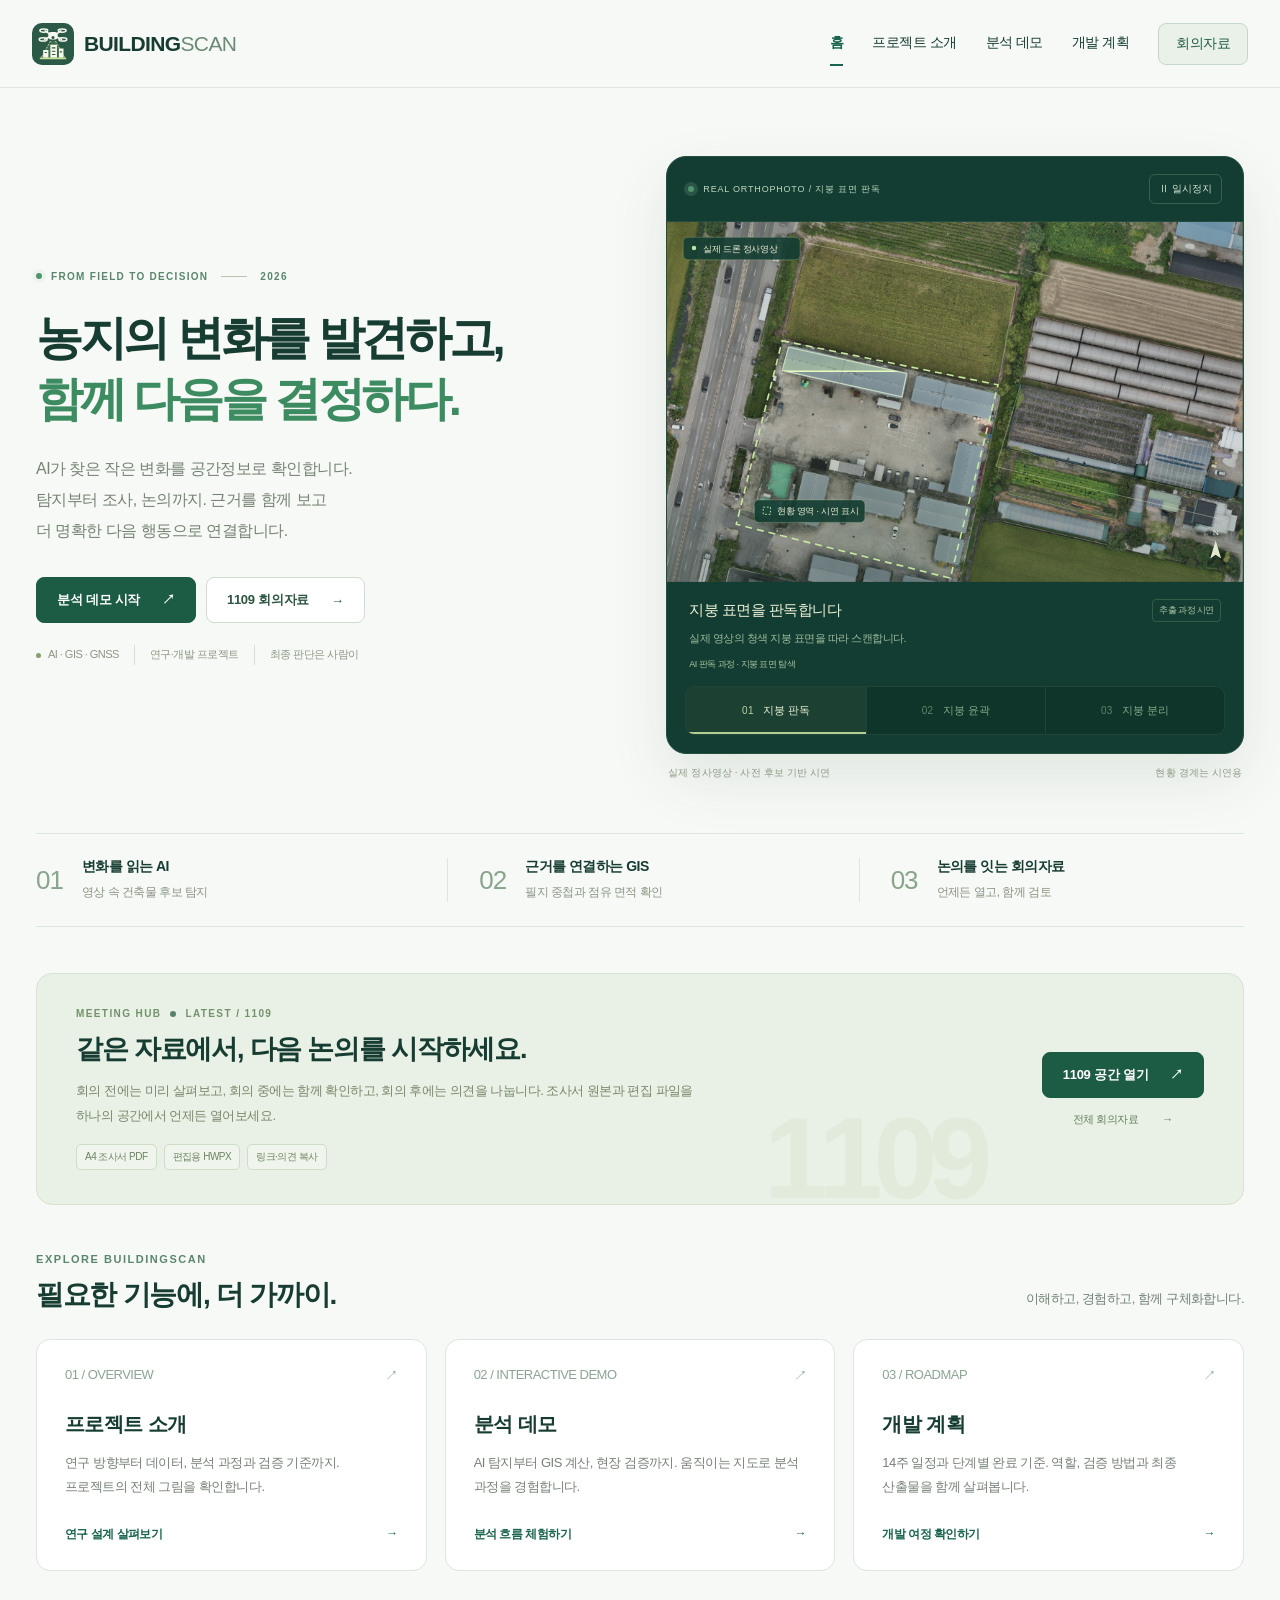
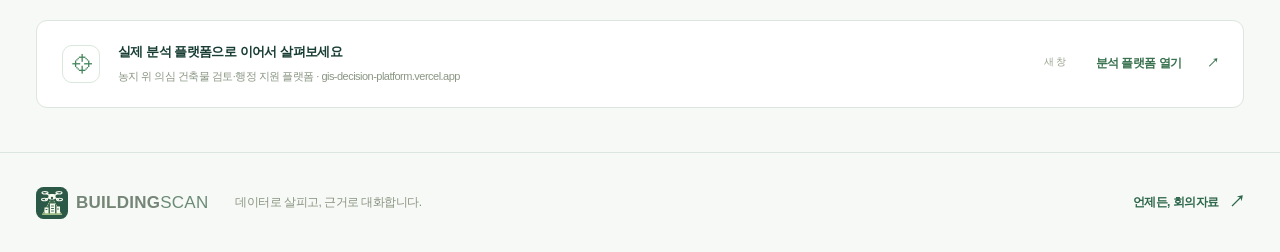
==== commit 6f9c5dab: "Show roof-only extraction and add November 10 meeting slides" ====
--- a/index.html
+++ b/index.html
@@ -1,145 +1,55 @@
 <!doctype html>
 <html lang="ko"><head>
 <meta charset="UTF-8"/><meta name="viewport" content="width=device-width, initial-scale=1"/><meta name="description" content="AI·GIS·GNSS로 농지의 변화를 살피고, 조사 근거와 회의자료를 함께 나누는 BUILDINGSCAN 연구 플랫폼."/><meta name="theme-color" content="#173d33"/>
-<title>홈 | BUILDINGSCAN</title><link rel="icon" type="image/svg+xml" href="building-scan-mark.svg"/><link rel="stylesheet" href="styles.css"/><link rel="stylesheet" href="research.css"/><link rel="stylesheet" href="theme.css"/><link rel="stylesheet" href="home-motion.css"/><script src="home-motion.js" defer></script></head>
+<title>홈 | BUILDINGSCAN</title><link rel="icon" type="image/svg+xml" href="building-scan-mark.svg"/><link rel="stylesheet" href="styles.css"/><link rel="stylesheet" href="research.css"/><link rel="stylesheet" href="theme.css"/><link rel="stylesheet" href="home-motion.css"/><link rel="stylesheet" href="home-extraction.css"/><link rel="preload" as="image" href="home-assets/field-orthophoto.jpg"/><script src="home-motion.js" defer></script></head>
 <body><a class="skip-link" href="#main-content">본문 바로가기</a><header class="header"><a class="brand" href="index.html" aria-label="BUILDINGSCAN 홈"><img class="brand-mark" src="building-scan-mark.svg" width="42" height="42" alt=""/><span class="brand-wordmark">BUILDING<span class="brand-light">SCAN</span></span></a><nav aria-label="주요 메뉴"><a href="index.html" aria-current="page">홈</a><a href="project.html">프로젝트 소개</a><a href="analysis.html">분석 데모</a><a href="roadmap.html">개발 계획</a><a href="meeting.html">회의자료</a></nav></header>
-<main id="main-content"><section class="home-hero" aria-labelledby="hero-heading"><div class="hero-copy"><div class="eyebrow"><span class="live-dot"></span>FROM FIELD TO DECISION <span class="eyebrow-line"></span>2026</div><h1 id="hero-heading">농지의 변화를 발견하고,<br/><em>함께 다음을 결정하다.</em></h1><p class="intro">AI가 찾은 작은 변화를 공간정보로 확인합니다.<br/>탐지부터 조사, 논의까지. 근거를 함께 보고<br class="desktop-break"/> 더 명확한 다음 행동으로 연결합니다.</p><div class="hero-buttons"><a class="button primary" href="analysis.html">분석 데모 시작 <span aria-hidden="true">↗</span></a><a class="button secondary" href="meeting.html#1109">1109 회의자료 <span aria-hidden="true">→</span></a></div><div class="hero-meta"><span><i class="tiny-dot"></i> AI · GIS · GNSS</span><span>연구·개발 프로젝트</span><span>최종 판단은 사람이</span></div></div><div class="home-hero-visual"><div class="field-player" data-stage="1"><div class="field-player-top"><span><span class="live-dot"></span>FIELD INTELLIGENCE / 농지 변화 탐색</span><button type="button" data-home-play aria-label="모션 인포그래픽 재생 전환" aria-pressed="true">Ⅱ 일시정지</button></div><svg
-            class="field-map"
-            viewBox="0 0 640 390"
-            role="img"
-            aria-label="AI 탐지, GIS 중첩, GNSS 검증으로 이어지는 농지 건축물 조사 개념도. 실제 지도가 아닙니다."
-          >
-            <defs>
-              <pattern
-                id="grid"
-                width="32"
-                height="32"
-                patternUnits="userSpaceOnUse"
-              >
-                <path
-                  d="M32 0H0V32"
-                  fill="none"
-                  stroke="#3c6248"
-                  stroke-width=".6"
-                />
-              </pattern>
-              <linearGradient id="bg" x2="1" y2="1">
-                <stop stop-color="#1c4838" />
-                <stop offset="1" stop-color="#173f32" />
-              </linearGradient>
-              <filter id="shadow">
-                <feDropShadow
-                  dx="7"
-                  dy="10"
-                  stdDeviation="6"
-                  flood-color="#344d38"
-                  flood-opacity=".15"
-                />
-              </filter>
-            </defs>
-            <rect width="640" height="390" fill="url(#bg)" />
-            <rect width="640" height="390" fill="url(#grid)" />
-            <g
-              transform="translate(308 188) rotate(-29) skewX(22) translate(-280 -170)"
-            >
-              <path
-                d="M-80 150H690M270 -100V490"
-                stroke="#284f3b"
-                stroke-width="49"
-              />
-              <path
-                d="M-80 150H690M270 -100V490"
-                stroke="#315540"
-                stroke-width="35"
-              />
-              <path
-                d="M-80 150H690M270 -100V490"
-                stroke="#709169"
-                stroke-dasharray="8 8"
-                fill="none"
-              />
-              <g fill="#355b40" stroke="#55764f" stroke-width="4">
-                <rect x="18" y="-5" width="94" height="89" />
-                <rect x="135" y="-20" width="81" height="111" />
-                <rect x="323" y="-27" width="119" height="91" />
-                <rect x="474" y="-12" width="88" height="103" />
-                <rect x="13" y="220" width="101" height="101" />
-                <rect x="142" y="225" width="83" height="71" />
-                <rect x="330" y="230" width="87" height="116" />
-                <rect x="459" y="223" width="108" height="90" />
-              </g>
-              <g
-                fill="#8da279"
-                stroke="#b7c494"
-                stroke-width="1.5"
-                filter="url(#shadow)"
-              >
-                <path
-                  d="M30 8h66v58H30zM146 -8h53v73h-53zM341 -13h82v52h-82zM488 4h56v63h-56zM28 235h64v59H28zM152 236h55v43h-55zM345 244h55v71h-55zM474 237h76v51h-76z"
-                />
-              </g>
-              <g fill="none" stroke="#c7d0a7" stroke-width="2">
-                <path
-                  d="M39 17h48v40H39zM157 1h31v53h-31zM351 -3h62v31h-62zM498 14h36v43h-36zM38 245h44v39H38zM355 254h35v51h-35zM484 247h56v31h-56z"
-                />
-              </g>
-              <path class="home-target" d="M153 235h56v45h-56z" fill="#d1bb7d" stroke="#ead69a" />
-              <rect
-                x="137"
-                y="221"
-                width="88"
-                height="74"
-                rx="2"
-                fill="#e2d18f"
-                fill-opacity=".2"
-                stroke="#d8c17f"
-                stroke-width="2"
-                stroke-dasharray="6 4"
-              />
-              <g fill="#64825a">
-                <circle cx="36" cy="111" r="11" />
-                <circle cx="75" cy="110" r="10" />
-                <circle cx="371" cy="87" r="12" />
-                <circle cx="412" cy="90" r="9" />
-                <circle cx="439" cy="255" r="9" />
-                <circle cx="431" cy="301" r="10" />
-                <circle cx="124" cy="337" r="11" />
-              </g>
-            </g>
-            <path
-              d="M400 107L319 226L164 199Z"
-              fill="#badb9c"
-              fill-opacity=".08"
-              stroke="#99b883"
-              stroke-dasharray="4 5"
-            />
-            <g class="home-drone"><g
-              transform="translate(400 101)"
-              stroke="#c7d7a7"
-              fill="#345d42"
-              stroke-width="3"
-            >
-              <path d="M-18-10L18 10M-18 10L18-10" />
-              <ellipse cx="-22" cy="-13" rx="12" ry="5" />
-              <ellipse cx="22" cy="-13" rx="12" ry="5" />
-              <ellipse cx="-22" cy="13" rx="12" ry="5" />
-              <ellipse cx="22" cy="13" rx="12" ry="5" />
-              <rect
-                x="-9"
-                y="-8"
-                width="18"
-                height="16"
-                rx="5"
-                fill="#c7d7a7"
-              />
-            </g></g>
-            <path
-              d="M25 48V25h23M592 25h23v23M615 342v23h-23M48 365H25v-23"
-              fill="none"
-              stroke="#809f70"
-              stroke-width="1.4"
-            />
-          <g class="home-gis-layer" transform="translate(308 188) rotate(-29) skewX(22) translate(-280 -170)" fill="none" stroke="#c1d7a4" stroke-width="2"><rect x="135" y="220" width="92" height="78" rx="2"/><path d="M132 218h98v83h-98z" stroke-dasharray="3 4" opacity=".4"/></g><g class="home-scan-line"><rect x="0" y="140" width="640" height="60" fill="#c6df9c" opacity=".08"/><path d="M0 200H640" stroke="#c6df9c" stroke-opacity=".55"/></g><g class="home-target-label" transform="translate(145 248)"><rect width="183" height="50" rx="7" fill="#e8edd4"/><circle cx="17" cy="18" r="3" fill="#648458"/><text x="28" y="22" fill="#3a593c" font-size="12" font-weight="600">농지 건축물 점유 후보</text><text x="14" y="39" fill="#7c906f" font-size="9">DETECTED · 자료 대조와 현장 확인</text></g><g class="home-verify" transform="translate(470 290)"><circle r="20" fill="#bed5a0" fill-opacity=".1" stroke="#a6c78f"/><path d="M-7 0l5 5 10-11" fill="none" stroke="#d4e5b5" stroke-width="2"/></g></svg><div class="field-player-bottom"><span><i></i><span data-home-label>AI가 건축물 후보를 찾습니다</span></span><span>AI → GIS → GNSS</span></div><div class="field-stages" aria-label="분석 흐름 단계"><button type="button" data-home-stage="1" aria-pressed="true"><strong>01</strong>AI 탐지</button><button type="button" data-home-stage="2" aria-pressed="false"><strong>02</strong>GIS 중첩</button><button type="button" data-home-stage="3" aria-pressed="false"><strong>03</strong>GNSS 검증</button></div></div><div class="field-caption"><span>탐지에서 검증으로 이어지는 모션 인포그래픽</span><span>설명용 개념도</span></div></div></section>
+<main id="main-content"><section class="home-hero" aria-labelledby="hero-heading"><div class="hero-copy"><div class="eyebrow"><span class="live-dot"></span>FROM FIELD TO DECISION <span class="eyebrow-line"></span>2026</div><h1 id="hero-heading">농지의 변화를 발견하고,<br/><em>함께 다음을 결정하다.</em></h1><p class="intro">AI가 찾은 작은 변화를 공간정보로 확인합니다.<br/>탐지부터 조사, 논의까지. 근거를 함께 보고<br class="desktop-break"/> 더 명확한 다음 행동으로 연결합니다.</p><div class="hero-buttons"><a class="button primary" href="analysis.html">분석 데모 시작 <span aria-hidden="true">↗</span></a><a class="button secondary" href="meeting.html#1109">1109 회의자료 <span aria-hidden="true">→</span></a></div><div class="hero-meta"><span><i class="tiny-dot"></i> AI · GIS · GNSS</span><span>연구·개발 프로젝트</span><span>최종 판단은 사람이</span></div></div><div class="home-hero-visual">
+  <div class="field-player" data-stage="1" aria-busy="true">
+    <div class="field-player-top"><span><span class="live-dot"></span>REAL ORTHOPHOTO / 지붕 표면 판독</span><button type="button" data-home-play aria-label="건물 추출 모션 일시정지" aria-pressed="true">Ⅱ 일시정지</button></div>
+    <div class="extraction-viewport">
+      <svg class="extraction-map" viewBox="0 0 640 400" role="img" aria-labelledby="extraction-map-title extraction-map-desc" style="--roof-cx:197.2px;--roof-cy:166.8px;--model-dx:311.8px;--model-dy:7.2px;--model-scale:1.1">
+        <title id="extraction-map-title">실제 정사영상에서 건물 지붕 표면을 판독하고 지붕 윤곽을 분리하는 과정</title>
+        <desc id="extraction-map-desc">드론 정사영상의 청색 지붕 표면에 스캔을 표시하고, 지붕 가장자리 네 점을 연결한 윤곽과 같은 지붕 영상을 분리하는 시연입니다. 현황 영역은 공식 필지 경계가 아닙니다.</desc>
+        <defs>
+          <path id="home-roof-path" d="M135.2 139.2L266.4 168.4L261.2 194.4L128 165.2L135.2 139.2Z" pathLength="1"/>
+          <clipPath id="home-roof-clip"><use href="#home-roof-path"/></clipPath>
+          <clipPath id="home-scan-clip"><use href="#home-roof-path"/></clipPath>
+          <linearGradient id="roof-scan-fill" x1="0" y1="0" x2="0" y2="1"><stop stop-color="#d2f3ab" stop-opacity="0"/><stop offset="1" stop-color="#d2f3ab" stop-opacity=".36"/></linearGradient>
+          <linearGradient id="ortho-vignette" x1="0" x2="0" y1="0" y2="1"><stop stop-color="#0a2d25" stop-opacity=".12"/><stop offset=".55" stop-color="#0a2d25" stop-opacity="0"/><stop offset="1" stop-color="#0a2d25" stop-opacity=".28"/></linearGradient>
+        </defs>
+        <image id="home-ortho" class="extraction-basemap" href="home-assets/field-orthophoto.jpg" width="640" height="400" preserveAspectRatio="xMidYMid meet"/>
+        <rect width="640" height="400" fill="url(#ortho-vignette)"/>
+        <polygon class="parcel-outline" points="128,132 368,181 315,396 77,336 128,132"/>
+        <path class="parcel-guide" d="M153 23L388 71L368 181M398 53L630 117M393 181L366 272L614 330"/>
+        <g transform="translate(18 17)"><rect class="scene-tag" width="130" height="25" rx="5"/><circle cx="12" cy="12" r="2.5" fill="#bcdfa2"/><text class="scene-tag-text" x="22" y="16">실제 드론 정사영상</text></g>
+        <g transform="translate(97 309)"><rect class="scene-tag" width="123" height="25" rx="5"/><path d="M10 8h8v8h-8z" fill="none" stroke="#cee8ad" stroke-dasharray="2 2"/><text class="scene-tag-text" x="25" y="16">현황 영역 · 시연 표시</text></g>
+        <g class="extraction-scan"><use href="#home-roof-path" class="scan-crosshair"/><g clip-path="url(#home-scan-clip)"><g class="scan-beam"><rect x="115" y="130" width="167" height="36" fill="url(#roof-scan-fill)"/><path d="M115 166H282" stroke="#e7f9bf" stroke-width="1.6"/></g></g></g>
+        <use href="#home-roof-path" class="roof-mask"/>
+        <use href="#home-roof-path" class="roof-trace"/>
+
+
+        <circle class="roof-vertex" cx="135.2" cy="139.2" r="2.5"/><circle class="roof-vertex" cx="266.4" cy="168.4" r="2.5"/><circle class="roof-vertex" cx="261.2" cy="194.4" r="2.5"/><circle class="roof-vertex" cx="128" cy="165.2" r="2.5"/>
+        <path class="extraction-connector" d="M270 174C335 174 355 185 407 185"/>
+        <g class="extraction-model-panel">
+          <rect class="model-panel-surface" x="407" y="35" width="214" height="258" rx="12"/>
+          <text class="model-panel-label" x="425" y="62">EXTRACTED ROOF</text><text class="model-panel-title" x="425" y="85">지붕 추출 결과</text>
+          <path class="model-grid" d="M425 228L505 205L603 230L522 255ZM450 221L548 247M478 213L576 239M451 236L531 212M477 243L558 218M502 251L585 225"/>
+          <text class="model-panel-note" x="425" y="267">영상에서 분리한 지붕 표면</text><text class="model-panel-note" x="425" y="282">지붕 가장자리와 동일한 윤곽</text>
+        </g>
+        <g class="roof-fly">
+
+
+          <image class="model-roof-image" href="home-assets/field-orthophoto.jpg" width="640" height="400" clip-path="url(#home-roof-clip)"/>
+          <use class="model-roof-edge" href="#home-roof-path"/>
+        </g>
+        <g transform="translate(604 354)"><path d="M0 20L6 0L12 20L6 16Z" fill="#e1ebcb"/><text class="scene-north" x="3" y="-6">N</text></g>
+      </svg>
+    </div>
+    <div class="extraction-stage-copy"><div><strong data-extraction-title>지붕 표면을 판독합니다</strong><span class="extraction-demo-badge">추출 과정 시연</span></div><p data-extraction-detail>실제 영상의 청색 지붕 표면을 따라 스캔합니다.</p><span data-home-label>AI 판독 과정 · 지붕 표면 탐색</span></div>
+    <div class="field-stages" aria-label="지붕 판독과 추출 단계"><button type="button" data-home-stage="1" aria-pressed="true"><strong>01</strong>지붕 판독</button><button type="button" data-home-stage="2" aria-pressed="false"><strong>02</strong>지붕 윤곽</button><button type="button" data-home-stage="3" aria-pressed="false"><strong>03</strong>지붕 분리</button></div>
+  </div>
+  <div class="field-caption"><span>실제 정사영상 · 사전 후보 기반 시연</span><span>현황 경계는 시연용</span></div>
+</div></section>
 <div class="home-proof" aria-label="프로젝트 핵심 가치"><div><span>01</span><div><strong>변화를 읽는 AI</strong><small>영상 속 건축물 후보 탐지</small></div></div><div><span>02</span><div><strong>근거를 연결하는 GIS</strong><small>필지 중첩과 점유 면적 확인</small></div></div><div><span>03</span><div><strong>논의를 잇는 회의자료</strong><small>언제든 열고, 함께 검토</small></div></div></div>
 <section class="home-meeting" aria-labelledby="meeting-heading"><div><div class="eyebrow">MEETING HUB <span class="live-dot"></span>LATEST / 1109</div><h2 id="meeting-heading">같은 자료에서, 다음 논의를 시작하세요.</h2><p>회의 전에는 미리 살펴보고, 회의 중에는 함께 확인하고, 회의 후에는 의견을 나눕니다. 조사서 원본과 편집 파일을 하나의 공간에서 언제든 열어보세요.</p><div class="home-meeting-meta"><span>A4 조사서 PDF</span><span>편집용 HWPX</span><span>링크·의견 복사</span></div></div><div class="home-meeting-actions"><a class="button primary" href="meeting.html#1109">1109 공간 열기 <span aria-hidden="true">↗</span></a><a href="meeting.html">전체 회의자료 <span aria-hidden="true">→</span></a></div></section>
 <section class="section home-tools" aria-labelledby="tools-heading"><div class="section-heading"><div><div class="eyebrow">EXPLORE BUILDINGSCAN</div><h2 id="tools-heading">필요한 기능에, 더 가까이.</h2></div><p>이해하고, 경험하고, 함께 구체화합니다.</p></div><div class="portal-grid"><a class="portal-card" href="project.html"><div class="portal-card-top"><span>01 / OVERVIEW</span><span aria-hidden="true">↗</span></div><h3>프로젝트 소개</h3><p>연구 방향부터 데이터, 분석 과정과 검증 기준까지. 프로젝트의 전체 그림을 확인합니다.</p><span class="portal-link">연구 설계 살펴보기 <span aria-hidden="true">→</span></span></a><a class="portal-card" href="analysis.html"><div class="portal-card-top"><span>02 / INTERACTIVE DEMO</span><span aria-hidden="true">↗</span></div><h3>분석 데모</h3><p>AI 탐지부터 GIS 계산, 현장 검증까지. 움직이는 지도로 분석 과정을 경험합니다.</p><span class="portal-link">분석 흐름 체험하기 <span aria-hidden="true">→</span></span></a><a class="portal-card" href="roadmap.html"><div class="portal-card-top"><span>03 / ROADMAP</span><span aria-hidden="true">↗</span></div><h3>개발 계획</h3><p>14주 일정과 단계별 완료 기준. 역할, 검증 방법과 최종 산출물을 함께 살펴봅니다.</p><span class="portal-link">개발 여정 확인하기 <span aria-hidden="true">→</span></span></a></div></section>
--- a/home-extraction.css
+++ b/home-extraction.css
@@ -0,0 +1,81 @@
+/* A real orthophoto with a registered roof outline and a matching extracted model. */
+.field-player { background: #133d32; }
+.field-player-top { padding: 17px 21px; gap: 10px; }
+.field-player-top > span { letter-spacing: .09em; font-size: 9px; }
+.field-player-top button { flex-shrink: 0; min-height: 30px; }
+.extraction-viewport { position: relative; overflow: hidden; background: #263d2d; }
+.extraction-map { display: block; width: 100%; height: auto; aspect-ratio: 640 / 400; }
+.extraction-map text { font-family: "Segoe UI", "Malgun Gothic", sans-serif; letter-spacing: -.025em; }
+.extraction-basemap { filter: saturate(.78) brightness(.88); }
+.extraction-map .parcel-outline { fill: #c7e8a111; stroke: #c7e8a1; stroke-width: 1.6; stroke-dasharray: 7 5; vector-effect: non-scaling-stroke; }
+.extraction-map .parcel-guide { fill: none; stroke: #eff1d3; stroke-opacity: .4; stroke-width: .8; vector-effect: non-scaling-stroke; }
+.parcel-caption { fill: #ededd3; font-size: 10px; }
+.scene-position { fill: #e3ecd5; font-size: 10px; letter-spacing: .03em; }
+.extraction-scan { opacity: 0; }
+.field-player[data-stage="1"] .extraction-scan { opacity: 1; }
+.scan-beam { animation: roof-scan 3.6s ease-in-out infinite; }
+.scan-focus { fill: #d8eec105; stroke: #e4efcc; stroke-width: 1.5; stroke-dasharray: 14 43; }
+.scan-crosshair { fill: none; stroke: #e2efcb; stroke-opacity: .75; stroke-width: 1.3; stroke-dasharray: 3 4; }
+.roof-mask { fill: #c7ebaa; opacity: 0; transition: opacity .65s ease; }
+.roof-trace { fill: none; stroke: #d6f4af; stroke-width: 2.4; stroke-linejoin: round; stroke-dasharray: 1; stroke-dashoffset: 1; filter: drop-shadow(0 0 4px #b8ff9c80); transition: stroke-dashoffset 1.8s ease; }
+.roof-vertex { fill: #f2f8db; stroke: #296d49; stroke-width: 1.5; opacity: 0; transition: opacity 1.2s ease; }
+.field-player[data-stage="2"] .roof-mask { opacity: .28; }
+.field-player[data-stage="2"] .roof-trace,
+.field-player[data-stage="3"] .roof-trace { stroke-dashoffset: 0; }
+.field-player[data-stage="2"] .roof-vertex,
+.field-player[data-stage="3"] .roof-vertex { opacity: 1; }
+.field-player[data-stage="3"] .roof-trace { stroke-width: 1.5; stroke: #e5edc7; opacity: .75; }
+.extraction-connector { stroke: #e3eecb; stroke-width: 1.2; stroke-dasharray: 4 5; fill: none; opacity: 0; transition: opacity .5s ease .3s; }
+.extraction-model-panel { opacity: 0; transition: opacity .6s ease; }
+.field-player[data-stage="3"] .extraction-model-panel,
+.field-player[data-stage="3"] .extraction-connector { opacity: 1; }
+.model-panel-surface { fill: #103c32; fill-opacity: .94; stroke: #aec5a570; stroke-width: 1; }
+.model-panel-label { fill: #b7d4ae; font-size: 9px; letter-spacing: .1em; }
+.model-panel-title { fill: #f1f3d9; font-size: 14px; font-weight: 600; }
+.model-panel-note { fill: #9cb69a; font-size: 9px; }
+.model-grid { stroke: #8eb392; stroke-width: .6; opacity: .23; fill: none; }
+.roof-fly { opacity: 0; transform-box: view-box; transform-origin: var(--roof-cx) var(--roof-cy); transform: translate(0, 0) scale(1); transition: transform 1.65s cubic-bezier(.2,.65,.25,1), opacity .35s ease; }
+.field-player[data-stage="3"] .roof-fly { opacity: 1; transform: translate(var(--model-dx), var(--model-dy)) scale(var(--model-scale)); }
+.model-roof-image { filter: saturate(.75) brightness(1.23); }
+.model-roof-edge { stroke: #e7f5cd; stroke-width: 1.7; fill: none; }
+.scene-tag { fill: #143d32; fill-opacity: .9; stroke: #d5e6b840; }
+.scene-tag-text { fill: #edf0d5; font-size: 10px; }
+.scene-north { fill: #edf2d8; font-size: 9px; }
+.extraction-stage-copy { padding: 17px 22px 15px; background: #133d32; }
+.extraction-stage-copy > div { display: flex; align-items: center; justify-content: space-between; gap: 12px; }
+.extraction-stage-copy strong { color: #eef2d9; font-size: 15px; font-weight: 550; letter-spacing: -.035em; }
+.extraction-stage-copy .extraction-demo-badge { font-size: 9px; color: #adc5a7; border: 1px solid #749d7355; border-radius: 4px; padding: 4px 6px; white-space: nowrap; }
+.extraction-stage-copy p { color: #9cbb9c; font-size: 11px; line-height: 1.8; margin: 7px 0 0; }
+.extraction-stage-copy [data-home-label] { display: block; color: #a9c39f; font-size: 9px; line-height: 1.6; margin-top: 8px; }
+.field-player .field-stages { margin-top: 0; }
+.field-player .field-stages button { min-height: 47px; }
+.field-player .field-stages button[aria-pressed="true"] { background: #bddea313; box-shadow: inset 0 -2px #b2cf93; }
+.field-player.is-paused .scan-beam { animation-play-state: paused; }
+.field-player .field-caption { color: #83947b; }
+@keyframes roof-scan {
+  0%, 100% { transform: translateY(-28px); opacity: .2; }
+  12% { opacity: 1; }
+  85% { transform: translateY(34px); opacity: 1; }
+  96% { opacity: .2; }
+}
+@media(max-width:1050px) {
+  .field-player-top { padding: 16px 17px; }
+  .field-player-top > span { font-size: 8px; }
+  .extraction-stage-copy { padding: 16px 18px; }
+  .extraction-stage-copy strong { font-size: 14px; }
+}
+@media(max-width:420px) {
+  .field-player-top { padding: 13px 14px; }
+  .field-player-top > span { letter-spacing: .035em; font-size: 8px; }
+  .field-player-top button { font-size: 9px; min-width: 56px; padding: 5px 7px; }
+  .extraction-stage-copy { padding: 15px; }
+  .extraction-stage-copy strong { font-size: 13px; }
+  .extraction-stage-copy p { font-size: 10px; }
+  .extraction-stage-copy .extraction-demo-badge { font-size: 8px; }
+  .model-panel-title { font-size: 20px; }
+  .model-panel-label, .model-panel-note { display: none; }
+}
+@media(prefers-reduced-motion:reduce) {
+  .extraction-map * { animation: none !important; transition: none !important; }
+  .extraction-scan { display: none; }
+}
